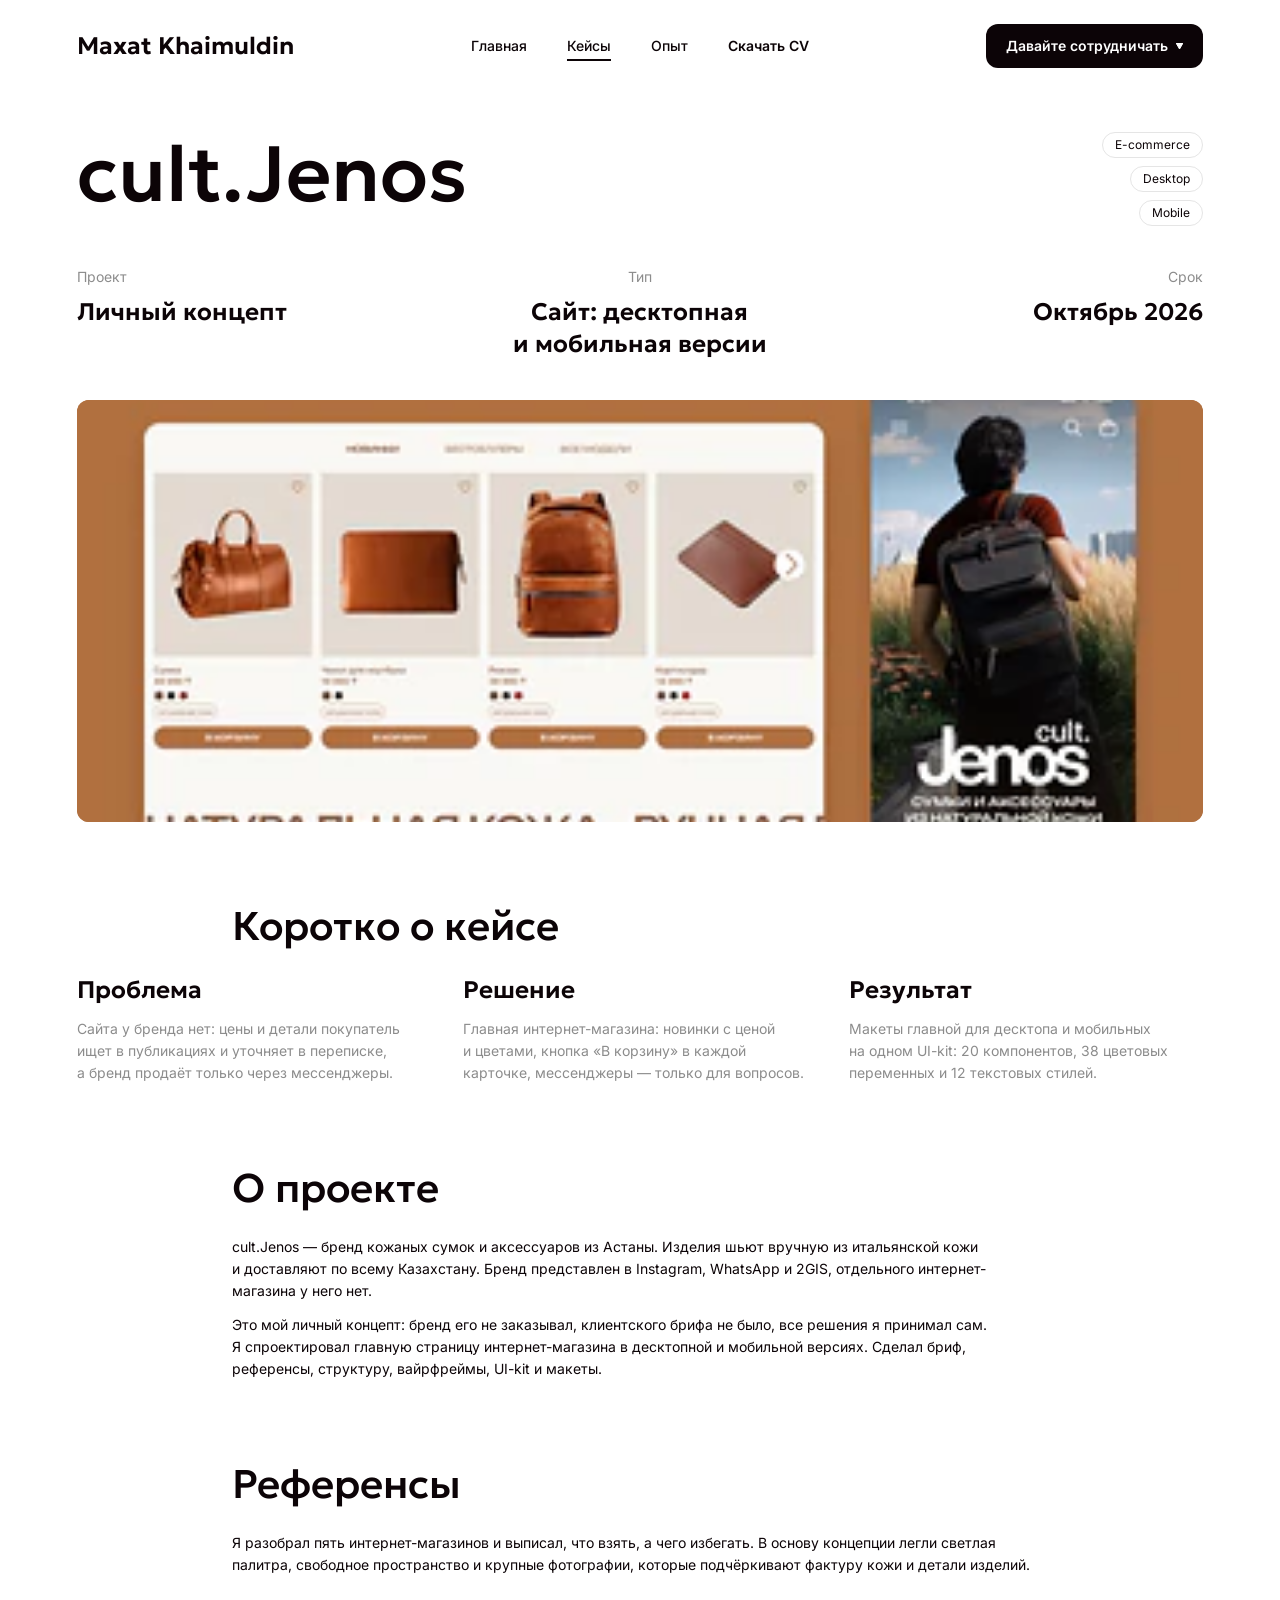
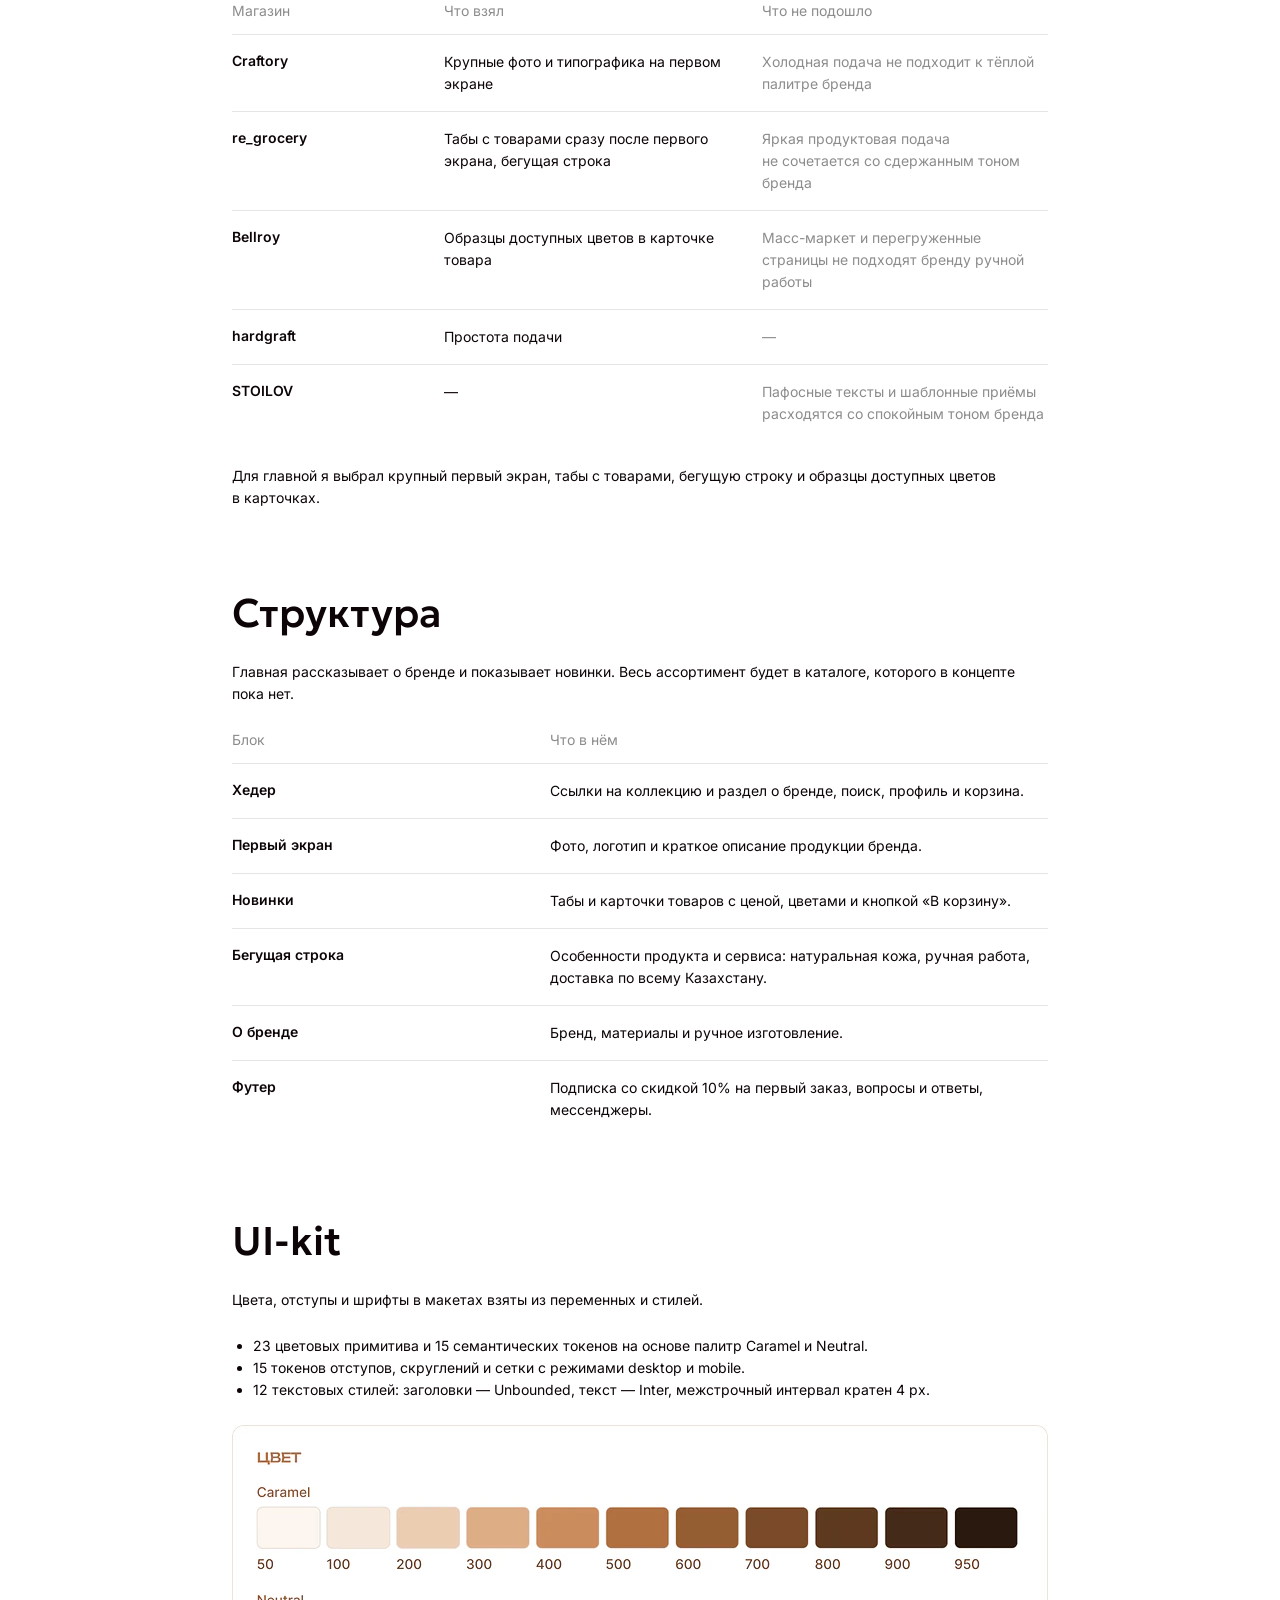
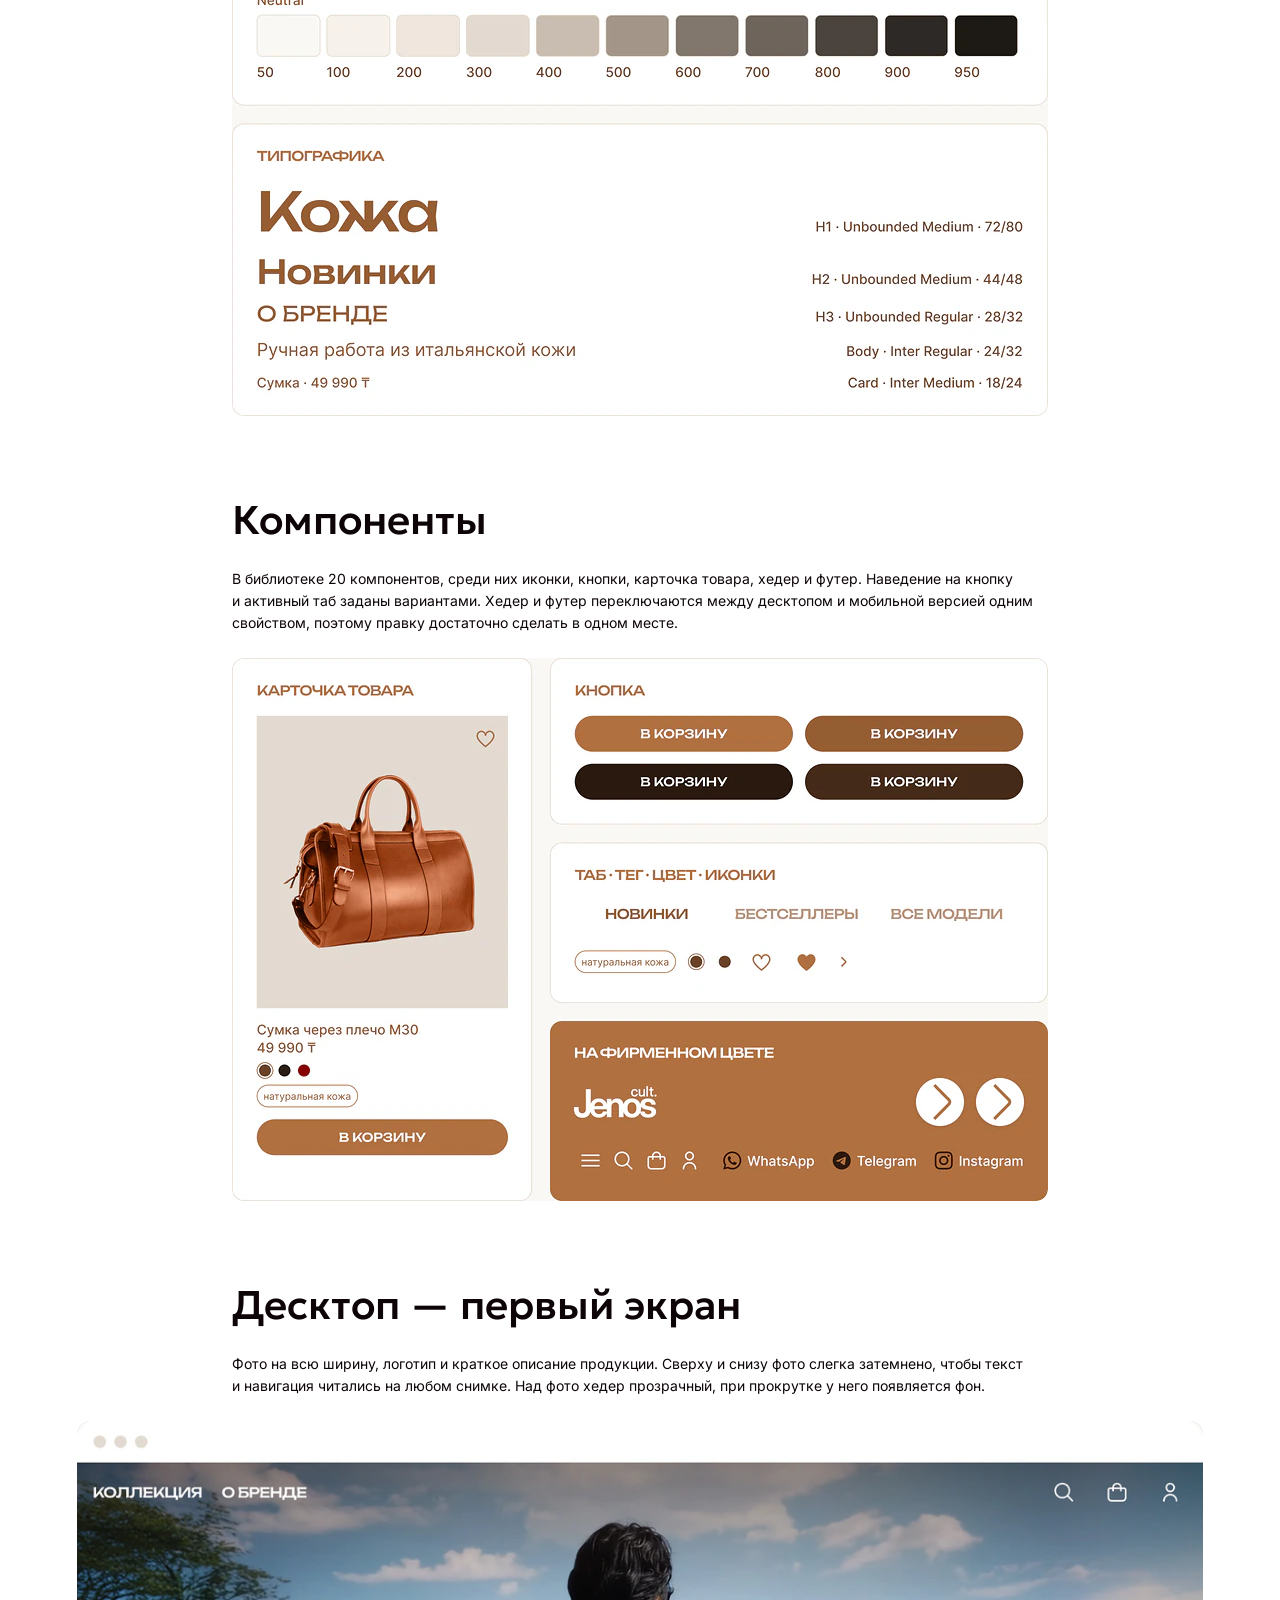
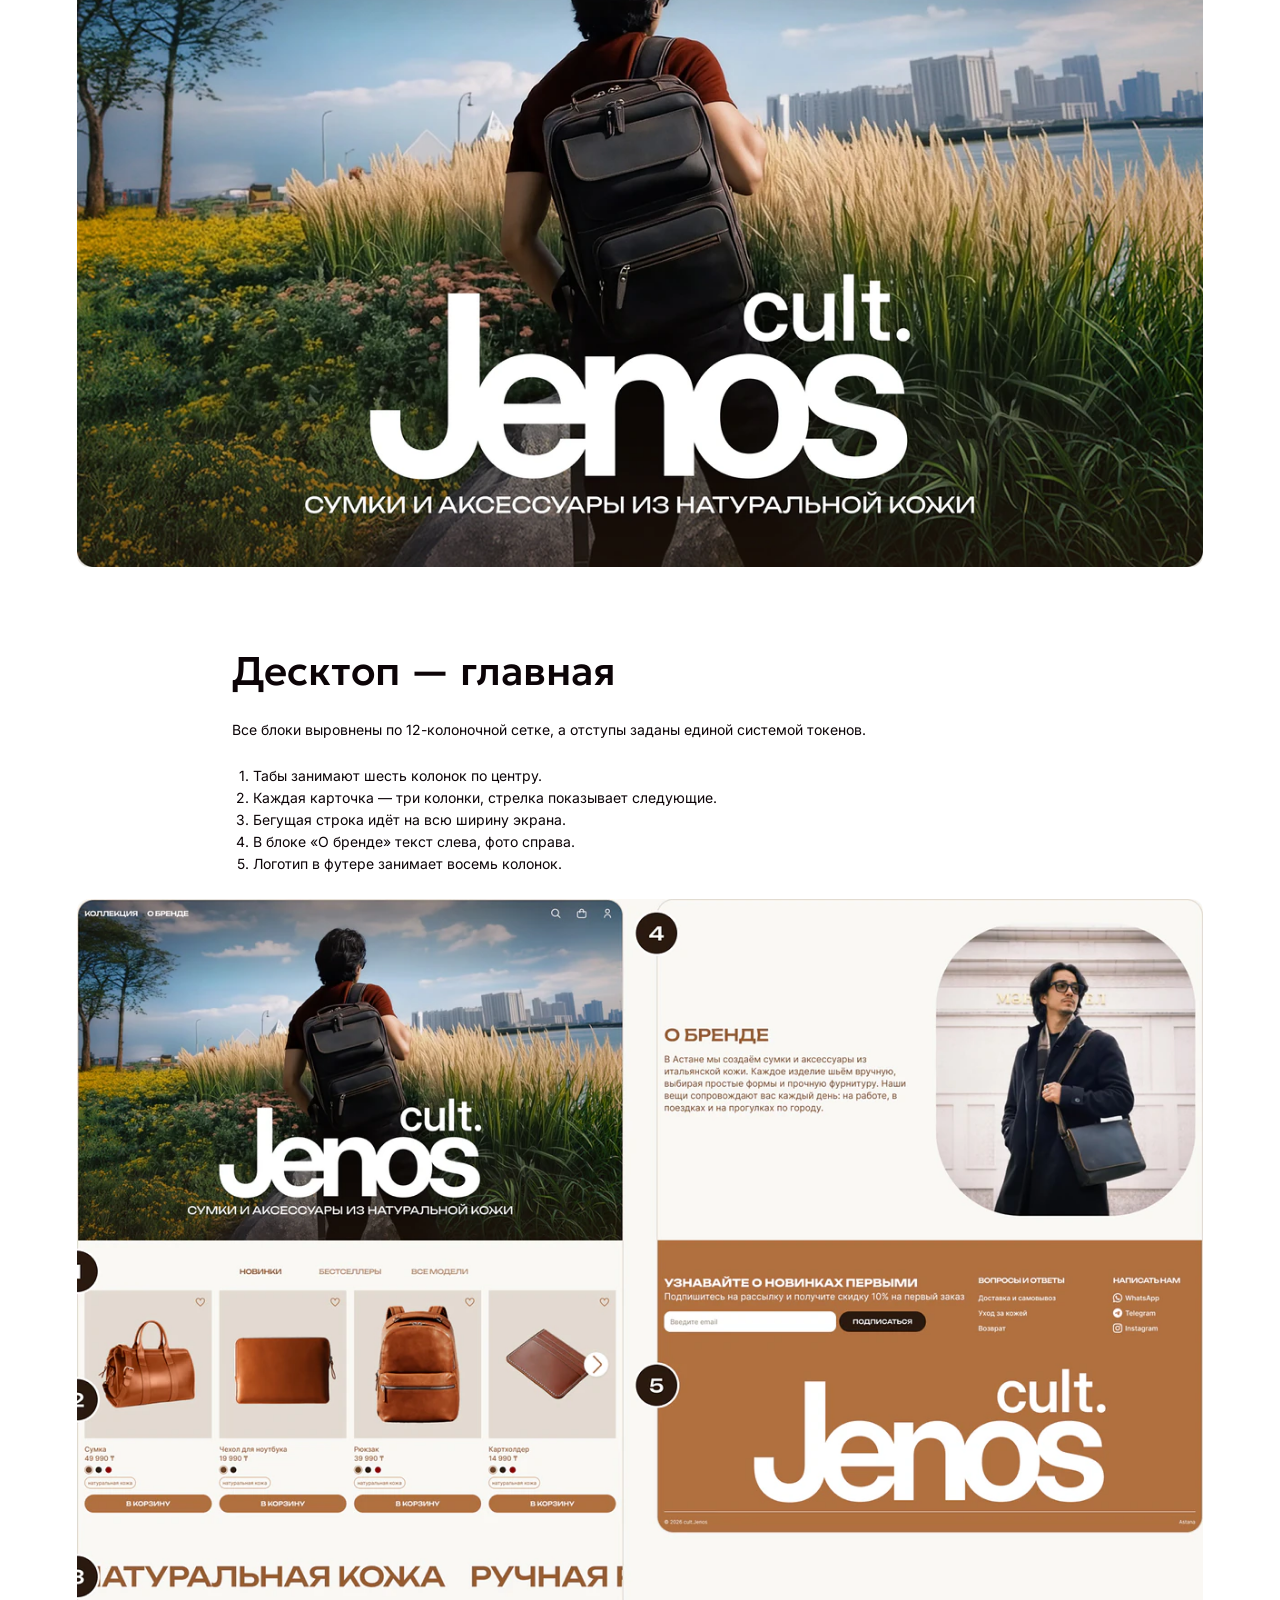
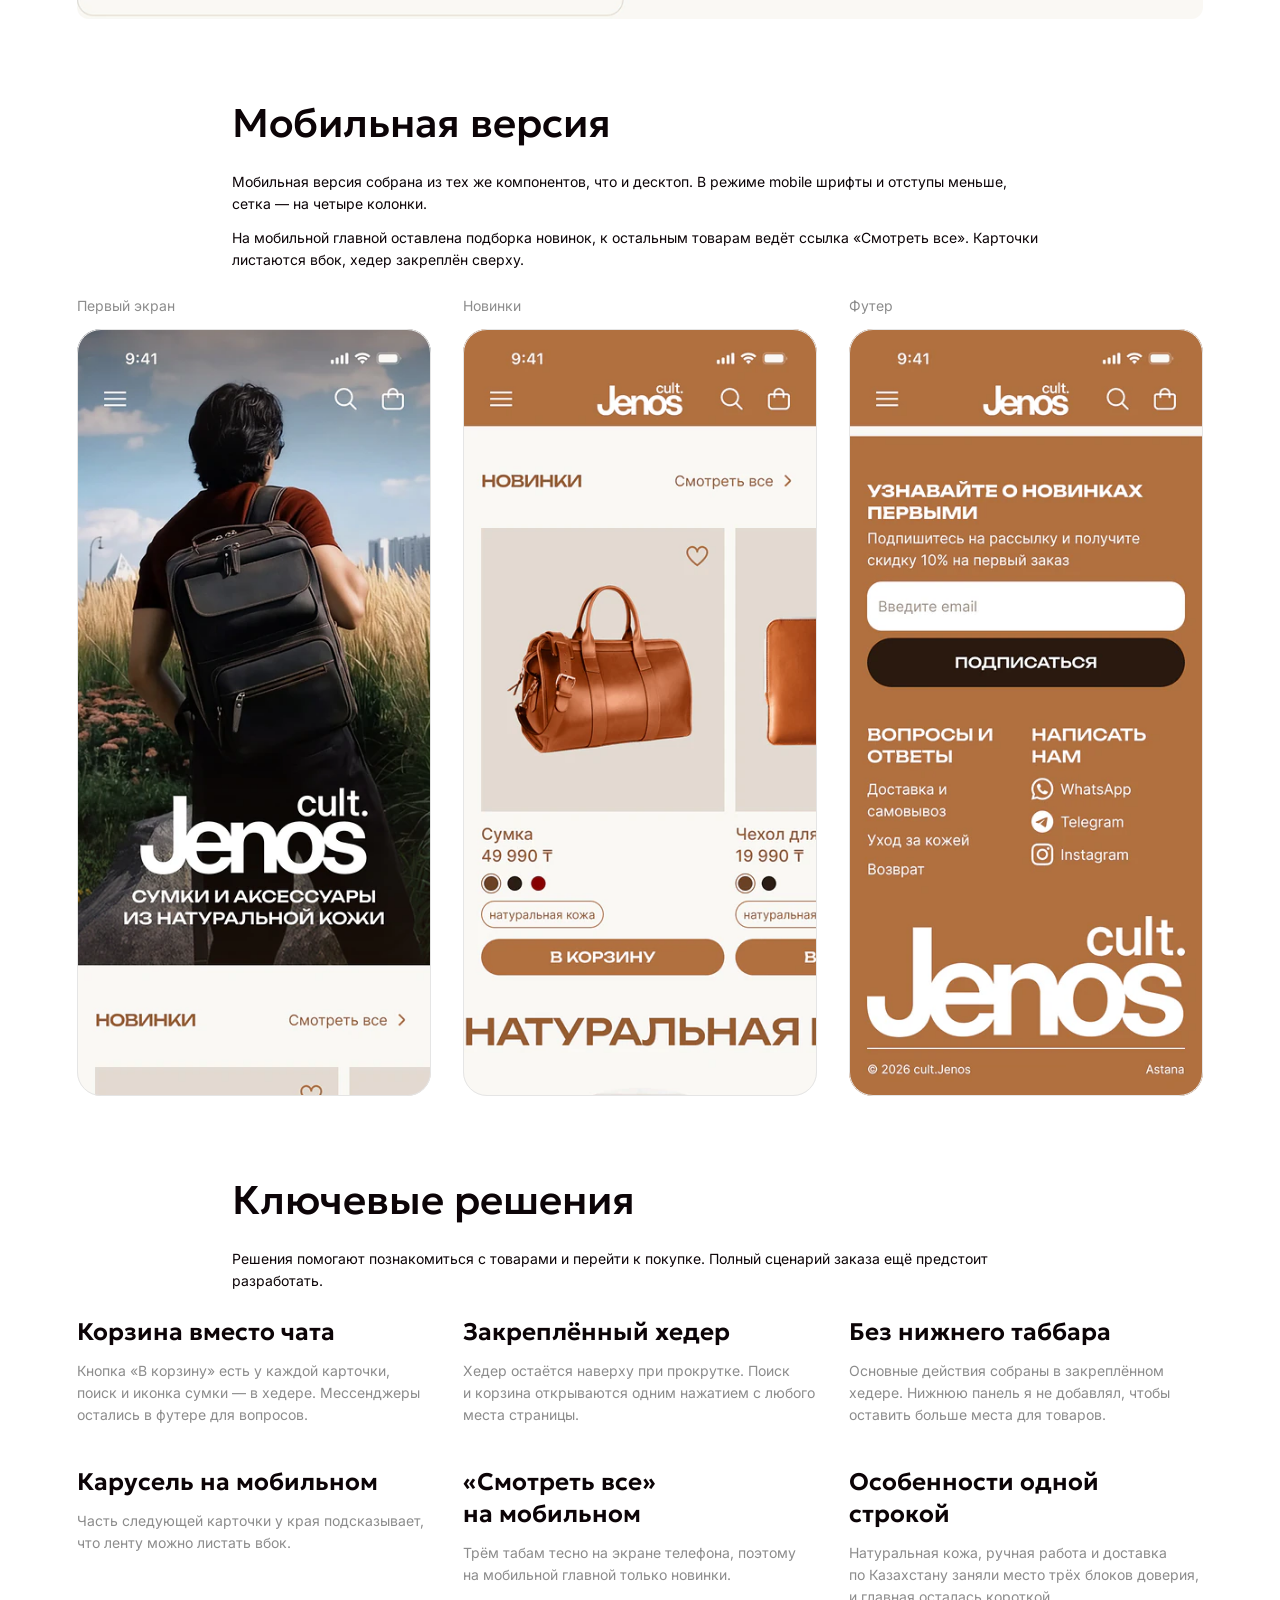
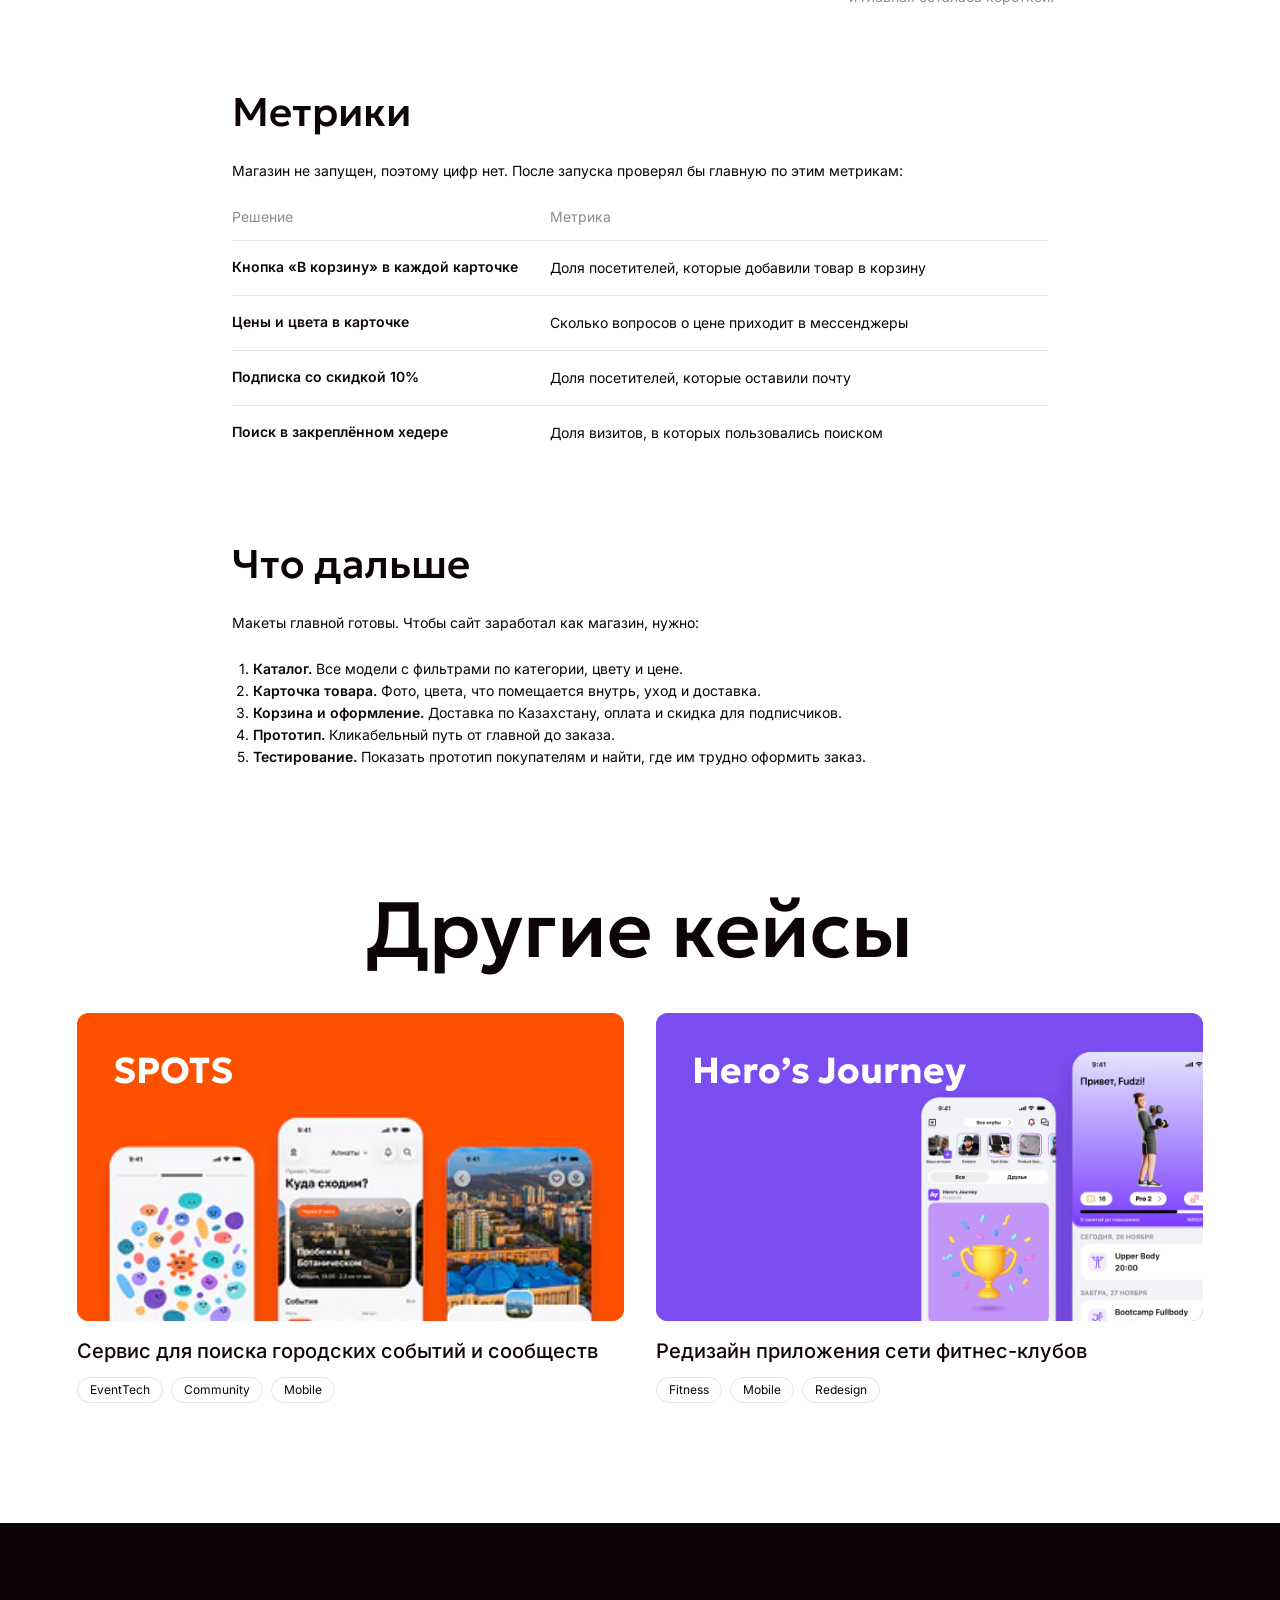
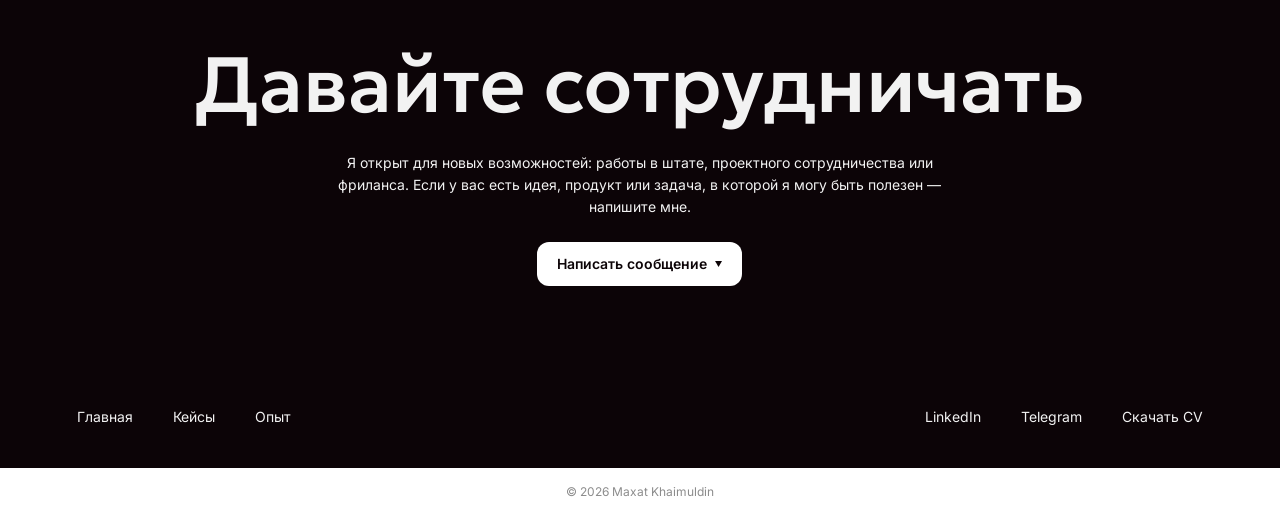
==== cult-jenos/index.html @ 79cb4620 "Сайт-портфолио: главная, три кейса и резюме Co-Authored-By: Claude Opus 5.5 <noreply@anthropic.com> " ====
<!doctype html>
<html lang="ru">
<head>
  <meta charset="utf-8">
  <meta name="viewport" content="width=device-width, initial-scale=1">
  <title>cult.Jenos — кейс Максата Хаймулдина</title>
  <meta name="description" content="Концепт интернет-магазина кожаных изделий: референсы, структура главной, UI-kit, десктопная и мобильная версии.">
  <meta property="og:type" content="article">
  <meta property="og:url" content="https://maxatkhaimuldin.com/cult-jenos/">
  <meta property="og:title" content="cult.Jenos — кейс Максата Хаймулдина">
  <meta property="og:description" content="Концепт интернет-магазина кожаных изделий: референсы, структура главной, UI-kit, десктопная и мобильная версии.">
  <meta property="og:image" content="https://maxatkhaimuldin.com/assets/img/og.jpg">
  <meta property="og:image:width" content="1200">
  <meta property="og:image:height" content="630">
  <meta name="twitter:card" content="summary_large_image">
  <link rel="icon" href="../assets/icons/favicon.svg" type="image/svg+xml">
  <link rel="icon" href="../assets/icons/favicon-32.png" sizes="32x32" type="image/png">
  <link rel="apple-touch-icon" href="../assets/icons/apple-touch-icon.png">
  <link rel="preload" href="../assets/fonts/geologica.woff2" as="font" type="font/woff2" crossorigin>
  <link rel="preload" href="../assets/fonts/inter.woff2" as="font" type="font/woff2" crossorigin>
  <link rel="stylesheet" href="../assets/css/style.css">
  <link rel="stylesheet" href="../assets/css/case.css">
</head>
<body>

<header class="header" id="top">
  <div class="container header__row">
    <a class="logo" href="../">Maxat Khaimuldin</a>

    <nav class="nav" aria-label="Разделы">
      <a href="../">Главная</a>
      <a href="../#cases" aria-current="page">Кейсы</a>
      <a href="../#experience">Опыт</a>
      <a class="nav__cv" href="../cv/Maxat-Khaimuldin-CV.pdf" target="_blank" rel="noopener">Скачать CV</a>
    </nav>

    <div class="header__actions">
      <div class="contact contact--dark">
        <button class="contact__btn" type="button" aria-expanded="false" aria-haspopup="true">
          Давайте сотрудничать
          <svg class="contact__arrow" viewBox="0 0 7 6" aria-hidden="true"><path d="M3.46 0 6.93 6H0z"/></svg>
        </button>
        <div class="contact__list">
          <a href="mailto:khaimuldin.maxat@gmail.com"><svg viewBox="0 0 20 20" fill="none" aria-hidden="true"><path d="M15 4.17H5a2.5 2.5 0 0 0-2.5 2.5v6.67a2.5 2.5 0 0 0 2.5 2.5h10a2.5 2.5 0 0 0 2.5-2.5V6.67a2.5 2.5 0 0 0-2.5-2.5Z" stroke-width="1.5"/><path d="M3.33 5.83 10 10.83l6.67-5" stroke-width="1.5" stroke-linecap="round" stroke-linejoin="round"/></svg>Email</a>
          <a href="https://www.linkedin.com/in/maxat-khaimuldin/" target="_blank" rel="noopener"><svg viewBox="0 0 20 20" fill="none" aria-hidden="true"><path d="M11.67 3.33h5v5M16.67 3.33l-7.5 7.5M15 11.67V15c0 .92-.75 1.67-1.67 1.67H5c-.92 0-1.67-.75-1.67-1.67V6.67C3.33 5.75 4.08 5 5 5h3.33" stroke-width="1.5" stroke-linecap="round" stroke-linejoin="round"/></svg>LinkedIn</a>
          <a href="https://t.me/mr_chiller312" target="_blank" rel="noopener"><svg viewBox="0 0 20 20" fill="none" aria-hidden="true"><path d="M11.67 3.33h5v5M16.67 3.33l-7.5 7.5M15 11.67V15c0 .92-.75 1.67-1.67 1.67H5c-.92 0-1.67-.75-1.67-1.67V6.67C3.33 5.75 4.08 5 5 5h3.33" stroke-width="1.5" stroke-linecap="round" stroke-linejoin="round"/></svg>Telegram</a>
        </div>
      </div>
    </div>

    <button class="burger" type="button" aria-expanded="false" aria-controls="menu" aria-label="Открыть меню">
      <span class="burger__icon" aria-hidden="true"><span></span><span></span><span></span></span>
    </button>
  </div>

  <nav class="menu" id="menu" aria-label="Меню">
    <div class="container">
      <a href="../">Главная</a>
      <a href="../#cases" aria-current="page">Кейсы</a>
      <a href="../#experience">Опыт</a>
      <a class="menu__cv" href="../cv/Maxat-Khaimuldin-CV.pdf" target="_blank" rel="noopener">Скачать CV</a>
      <hr>
      <a href="mailto:khaimuldin.maxat@gmail.com">Email</a>
      <a href="https://www.linkedin.com/in/maxat-khaimuldin/" target="_blank" rel="noopener">LinkedIn</a>
      <a href="https://t.me/mr_chiller312" target="_blank" rel="noopener">Telegram</a>
    </div>
  </nav>
</header>

<main class="page-main">
  <div class="container">
    <section class="case-hero" aria-label="О кейсе">
      <div class="case-hero__head">
        <h1 class="case-title">cult.Jenos</h1>
        <span class="tags tags--stack"><span class="tag">E-commerce</span><span class="tag">Desktop</span><span class="tag">Mobile</span></span>
      </div>
      <dl class="case-meta"><div><dt>Проект</dt><dd>Личный концепт</dd></div><div><dt>Тип</dt><dd>Сайт: десктопная и мобильная версии</dd></div><div><dt>Срок</dt><dd>Октябрь 2026</dd></div></dl>
      <div class="case-cover cover--jenos">
        <picture>
          <source media="(max-width: 1023px)" srcset="../assets/img/cultjenos/header-mobile-335.webp 335w, ../assets/img/cultjenos/header-mobile-670.webp 670w, ../assets/img/cultjenos/header-mobile-1005.webp 1005w" sizes="min(600px, 100vw - 40px)">
          <img src="../assets/img/cultjenos/header-desktop-2480.webp" srcset="../assets/img/cultjenos/header-desktop-1240.webp 1240w, ../assets/img/cultjenos/header-desktop-2480.webp 2480w" sizes="min(1240px, 88vw)" width="1240" height="465" alt="Главная cult.Jenos на десктопе и телефоне">
        </picture>
      </div>
    </section>
    <div class="case-body">
    <section class="case-section">
      <h2 class="case-h2">Коротко о кейсе</h2>
      <div class="cards wide"><div class="card"><h3 class="card__title">Проблема</h3><p class="card__text">Сайта у бренда нет: цены и детали покупатель ищет в публикациях и уточняет в переписке, а бренд продаёт только через мессенджеры.</p></div><div class="card"><h3 class="card__title">Решение</h3><p class="card__text">Главная интернет-магазина: новинки с ценой и цветами, кнопка «В корзину» в каждой карточке, мессенджеры — только для вопросов.</p></div><div class="card"><h3 class="card__title">Результат</h3><p class="card__text">Макеты главной для десктопа и мобильных на одном UI-kit: 20 компонентов, 38 цветовых переменных и 12 текстовых стилей.</p></div></div>
    </section>
    <section class="case-section">
      <h2 class="case-h2">О проекте</h2>
      <div class="prose"><p>cult.Jenos — бренд кожаных сумок и аксессуаров из Астаны. Изделия шьют вручную из итальянской кожи и доставляют по всему Казахстану. Бренд представлен в Instagram, WhatsApp и 2GIS, отдельного интернет-магазина у него нет.</p><p>Это мой личный концепт: бренд его не заказывал, клиентского брифа не было, все решения я принимал сам. Я спроектировал главную страницу интернет-магазина в десктопной и мобильной версиях. Сделал бриф, референсы, структуру, вайрфреймы, UI-kit и макеты.</p></div>
    </section>
    <section class="case-section">
      <h2 class="case-h2">Референсы</h2>
      <div class="prose"><p>Я разобрал пять интернет-магазинов и выписал, что взять, а чего избегать. В основу концепции легли светлая палитра, свободное пространство и крупные фотографии, которые подчёркивают фактуру кожи и детали изделий.</p></div>
      <div class="ctable ctable--refs only-desktop" role="table" aria-label="Референсы"><div class="ctable__head" role="row"><span role="columnheader">Магазин</span><span role="columnheader">Что взял</span><span role="columnheader">Что не подошло</span></div><div class="ctable__row" role="row"><span class="ctable__key" role="rowheader">Craftory</span><span role="cell">Крупные фото и типографика на первом экране</span><span class="muted" role="cell">Холодная подача не подходит к тёплой палитре бренда</span></div><div class="ctable__row" role="row"><span class="ctable__key" role="rowheader">re_grocery</span><span role="cell">Табы с товарами сразу после первого экрана, бегущая строка</span><span class="muted" role="cell">Яркая продуктовая подача не сочетается со сдержанным тоном бренда</span></div><div class="ctable__row" role="row"><span class="ctable__key" role="rowheader">Bellroy</span><span role="cell">Образцы доступных цветов в карточке товара</span><span class="muted" role="cell">Масс-маркет и перегруженные страницы не подходят бренду ручной работы</span></div><div class="ctable__row" role="row"><span class="ctable__key" role="rowheader">hardgraft</span><span role="cell">Простота подачи</span><span class="muted" role="cell">—</span></div><div class="ctable__row" role="row"><span class="ctable__key" role="rowheader">STOILOV</span><span role="cell">—</span><span class="muted" role="cell">Пафосные тексты и шаблонные приёмы расходятся со спокойным тоном бренда</span></div></div>
      <div class="comp-cards only-mobile"><div class="comp-card"><h3>Craftory</h3><dl><div><dt>Что взял</dt><dd>Крупные фото и типографика на первом экране</dd></div><div><dt>Что не подошло</dt><dd class="muted">Холодная подача не подходит к тёплой палитре бренда</dd></div></dl></div><div class="comp-card"><h3>re_grocery</h3><dl><div><dt>Что взял</dt><dd>Табы с товарами сразу после первого экрана, бегущая строка</dd></div><div><dt>Что не подошло</dt><dd class="muted">Яркая продуктовая подача не сочетается со сдержанным тоном бренда</dd></div></dl></div><div class="comp-card"><h3>Bellroy</h3><dl><div><dt>Что взял</dt><dd>Образцы доступных цветов в карточке товара</dd></div><div><dt>Что не подошло</dt><dd class="muted">Масс-маркет и перегруженные страницы не подходят бренду ручной работы</dd></div></dl></div><div class="comp-card"><h3>hardgraft</h3><dl><div><dt>Что взял</dt><dd>Простота подачи</dd></div><div><dt>Что не подошло</dt><dd class="muted">—</dd></div></dl></div><div class="comp-card"><h3>STOILOV</h3><dl><div><dt>Что взял</dt><dd>—</dd></div><div><dt>Что не подошло</dt><dd class="muted">Пафосные тексты и шаблонные приёмы расходятся со спокойным тоном бренда</dd></div></dl></div></div>
      <div class="prose"><p>Для главной я выбрал крупный первый экран, табы с товарами, бегущую строку и образцы доступных цветов в карточках.</p></div>
    </section>
    <section class="case-section">
      <h2 class="case-h2">Структура</h2>
      <div class="prose"><p>Главная рассказывает о бренде и показывает новинки. Весь ассортимент будет в каталоге, которого в концепте пока нет.</p></div>
      <div class="ctable ctable--kv" role="table" aria-label="Структура главной"><div class="ctable__head" role="row"><span role="columnheader">Блок</span><span role="columnheader">Что в нём</span></div><div class="ctable__row" role="row"><span class="ctable__key" role="rowheader">Хедер</span><span role="cell">Ссылки на коллекцию и раздел о бренде, поиск, профиль и корзина.</span></div><div class="ctable__row" role="row"><span class="ctable__key" role="rowheader">Первый экран</span><span role="cell">Фото, логотип и краткое описание продукции бренда.</span></div><div class="ctable__row" role="row"><span class="ctable__key" role="rowheader">Новинки</span><span role="cell">Табы и карточки товаров с ценой, цветами и кнопкой «В корзину».</span></div><div class="ctable__row" role="row"><span class="ctable__key" role="rowheader">Бегущая строка</span><span role="cell">Особенности продукта и сервиса: натуральная кожа, ручная работа, доставка по всему Казахстану.</span></div><div class="ctable__row" role="row"><span class="ctable__key" role="rowheader">О бренде</span><span role="cell">Бренд, материалы и ручное изготовление.</span></div><div class="ctable__row" role="row"><span class="ctable__key" role="rowheader">Футер</span><span role="cell">Подписка со скидкой 10% на первый заказ, вопросы и ответы, мессенджеры.</span></div></div>
    </section>
    <section class="case-section">
      <h2 class="case-h2">UI-kit</h2>
      <div class="prose"><p>Цвета, отступы и шрифты в макетах взяты из переменных и стилей.</p></div>
      <ul class="case-list"><li>23 цветовых примитива и 15 семантических токенов на основе палитр Caramel и Neutral.</li><li>15 токенов отступов, скруглений и сетки с режимами desktop и mobile.</li><li>12 текстовых стилей: заголовки — Unbounded, текст — Inter, межстрочный интервал кратен 4 px.</li></ul>
      <img class="case-img" src="../assets/img/cultjenos/ds-1632.webp" srcset="../assets/img/cultjenos/ds-816.webp 816w, ../assets/img/cultjenos/ds-1632.webp 1632w" sizes="(max-width: 1023px) min(600px, 100vw - 40px), 816px" width="816" height="591" alt="UI-kit cult.Jenos: цвета, отступы и текстовые стили" loading="lazy">
    </section>
    <section class="case-section">
      <h2 class="case-h2">Компоненты</h2>
      <div class="prose"><p>В библиотеке 20 компонентов, среди них иконки, кнопки, карточка товара, хедер и футер. Наведение на кнопку и активный таб заданы вариантами. Хедер и футер переключаются между десктопом и мобильной версией одним свойством, поэтому правку достаточно сделать в одном месте.</p></div>
      <img class="case-img" src="../assets/img/cultjenos/components-1632.webp" srcset="../assets/img/cultjenos/components-816.webp 816w, ../assets/img/cultjenos/components-1632.webp 1632w" sizes="(max-width: 1023px) min(600px, 100vw - 40px), 816px" width="816" height="543" alt="Компоненты cult.Jenos: кнопки, карточка товара, хедер и футер" loading="lazy">
    </section>
    <section class="case-section">
      <h2 class="case-h2">Десктоп — первый экран</h2>
      <div class="prose"><p>Фото на всю ширину, логотип и краткое описание продукции. Сверху и снизу фото слегка затемнено, чтобы текст и навигация читались на любом снимке. Над фото хедер прозрачный, при прокрутке у него появляется фон.</p></div>
      <div class="wide"><img class="case-img" src="../assets/img/cultjenos/hero-2480.webp" srcset="../assets/img/cultjenos/hero-1240.webp 1240w, ../assets/img/cultjenos/hero-2480.webp 2480w" sizes="(max-width: 1023px) min(600px, 100vw - 40px), min(1240px, 88vw)" width="1240" height="821" alt="Первый экран главной cult.Jenos на десктопе" loading="lazy"></div>
    </section>
    <section class="case-section">
      <h2 class="case-h2">Десктоп — главная</h2>
      <div class="prose"><p>Все блоки выровнены по 12-колоночной сетке, а отступы заданы единой системой токенов.</p></div>
      <ol class="case-list"><li>Табы занимают шесть колонок по центру.</li><li>Каждая карточка — три колонки, стрелка показывает следующие.</li><li>Бегущая строка идёт на всю ширину экрана.</li><li>В блоке «О бренде» текст слева, фото справа.</li><li>Логотип в футере занимает восемь колонок.</li></ol>
      <div class="wide"><img class="case-img" src="../assets/img/cultjenos/main-2480.webp" srcset="../assets/img/cultjenos/main-1240.webp 1240w, ../assets/img/cultjenos/main-2480.webp 2480w" sizes="(max-width: 1023px) min(600px, 100vw - 40px), min(1240px, 88vw)" width="1240" height="793" alt="Главная cult.Jenos на десктопе с сеткой" loading="lazy"></div>
    </section>
    <section class="case-section">
      <h2 class="case-h2">Мобильная версия</h2>
      <div class="prose"><p>Мобильная версия собрана из тех же компонентов, что и десктоп. В режиме mobile шрифты и отступы меньше, сетка — на четыре колонки.</p><p>На мобильной главной оставлена подборка новинок, к остальным товарам ведёт ссылка «Смотреть все». Карточки листаются вбок, хедер закреплён сверху.</p></div>
      <div class="shots wide"><figure><figcaption>Первый экран</figcaption><img src="../assets/img/cultjenos/pervyy-ekran-1176.webp" srcset="../assets/img/cultjenos/pervyy-ekran-392.webp 392w, ../assets/img/cultjenos/pervyy-ekran-784.webp 784w, ../assets/img/cultjenos/pervyy-ekran-1176.webp 1176w" sizes="(max-width: 1023px) min(600px, 100vw - 40px), 392px" width="392" height="848" alt="Мобильная главная cult.Jenos: первый экран" loading="lazy"></figure><figure><figcaption>Новинки</figcaption><img src="../assets/img/cultjenos/novinki-1176.webp" srcset="../assets/img/cultjenos/novinki-392.webp 392w, ../assets/img/cultjenos/novinki-784.webp 784w, ../assets/img/cultjenos/novinki-1176.webp 1176w" sizes="(max-width: 1023px) min(600px, 100vw - 40px), 392px" width="392" height="848" alt="Мобильная главная cult.Jenos: новинки" loading="lazy"></figure><figure><figcaption>Футер</figcaption><img src="../assets/img/cultjenos/futer-1176.webp" srcset="../assets/img/cultjenos/futer-392.webp 392w, ../assets/img/cultjenos/futer-784.webp 784w, ../assets/img/cultjenos/futer-1176.webp 1176w" sizes="(max-width: 1023px) min(600px, 100vw - 40px), 392px" width="392" height="848" alt="Мобильная главная cult.Jenos: футер" loading="lazy"></figure></div>
    </section>
    <section class="case-section">
      <h2 class="case-h2">Ключевые решения</h2>
      <div class="prose"><p>Решения помогают познакомиться с товарами и перейти к покупке. Полный сценарий заказа ещё предстоит разработать.</p></div>
      <div class="cards cards--rows wide"><div class="card"><h3 class="card__title">Корзина вместо чата</h3><p class="card__text">Кнопка «В корзину» есть у каждой карточки, поиск и иконка сумки — в хедере. Мессенджеры остались в футере для вопросов.</p></div><div class="card"><h3 class="card__title">Закреплённый хедер</h3><p class="card__text">Хедер остаётся наверху при прокрутке. Поиск и корзина открываются одним нажатием с любого места страницы.</p></div><div class="card"><h3 class="card__title">Без нижнего таббара</h3><p class="card__text">Основные действия собраны в закреплённом хедере. Нижнюю панель я не добавлял, чтобы оставить больше места для товаров.</p></div><div class="card"><h3 class="card__title">Карусель на мобильном</h3><p class="card__text">Часть следующей карточки у края подсказывает, что ленту можно листать вбок.</p></div><div class="card"><h3 class="card__title">«Смотреть все» на мобильном</h3><p class="card__text">Трём табам тесно на экране телефона, поэтому на мобильной главной только новинки.</p></div><div class="card"><h3 class="card__title">Особенности одной строкой</h3><p class="card__text">Натуральная кожа, ручная работа и доставка по Казахстану заняли место трёх блоков доверия, и главная осталась короткой.</p></div></div>
    </section>
    <section class="case-section">
      <h2 class="case-h2">Метрики</h2>
      <div class="prose"><p>Магазин не запущен, поэтому цифр нет. После запуска проверял бы главную по этим метрикам:</p></div>
      <div class="ctable ctable--kv" role="table" aria-label="Метрики главной"><div class="ctable__head" role="row"><span role="columnheader">Решение</span><span role="columnheader">Метрика</span></div><div class="ctable__row" role="row"><span class="ctable__key" role="rowheader">Кнопка «В корзину» в каждой карточке</span><span role="cell">Доля посетителей, которые добавили товар в корзину</span></div><div class="ctable__row" role="row"><span class="ctable__key" role="rowheader">Цены и цвета в карточке</span><span role="cell">Сколько вопросов о цене приходит в мессенджеры</span></div><div class="ctable__row" role="row"><span class="ctable__key" role="rowheader">Подписка со скидкой 10%</span><span role="cell">Доля посетителей, которые оставили почту</span></div><div class="ctable__row" role="row"><span class="ctable__key" role="rowheader">Поиск в закреплённом хедере</span><span role="cell">Доля визитов, в которых пользовались поиском</span></div></div>
    </section>
    <section class="case-section">
      <h2 class="case-h2">Что дальше</h2>
      <div class="prose"><p>Макеты главной готовы. Чтобы сайт заработал как магазин, нужно:</p></div>
      <ol class="case-list"><li><strong>Каталог.</strong> Все модели с фильтрами по категории, цвету и цене.</li><li><strong>Карточка товара.</strong> Фото, цвета, что помещается внутрь, уход и доставка.</li><li><strong>Корзина и оформление.</strong> Доставка по Казахстану, оплата и скидка для подписчиков.</li><li><strong>Прототип.</strong> Кликабельный путь от главной до заказа.</li><li><strong>Тестирование.</strong> Показать прототип покупателям и найти, где им трудно оформить заказ.</li></ol>
    </section>
    </div>
    <section class="more" aria-labelledby="more-title">
      <h2 class="section__title" id="more-title">Другие кейсы</h2>
      <div class="more__row">
        <a class="case-card" href="../spots/">
          <span class="cover cover--small cover--spots">
            <picture>
              <source media="(max-width: 1023px)" srcset="../assets/img/covers/spots-mobile-335.webp 335w, ../assets/img/covers/spots-mobile-670.webp 670w, ../assets/img/covers/spots-mobile-1005.webp 1005w" sizes="min(600px, 100vw - 40px)">
              <img src="../assets/img/covers/spots-small-1208.webp" width="604" height="340" alt="Экраны приложения SPOTS" loading="lazy">
            </picture>
            <span class="cover__title">SPOTS</span>
          </span>
          <span class="case-card__caption">
            <span class="case-card__title">Сервис для поиска городских событий и сообществ</span>
            <span class="tags"><span class="tag">EventTech</span><span class="tag">Community</span><span class="tag">Mobile</span></span>
          </span>
        </a>
        <a class="case-card" href="../heros-journey/">
          <span class="cover cover--small cover--heros">
            <picture>
              <source media="(max-width: 1023px)" srcset="../assets/img/covers/herosjourney-mobile-335.webp 335w, ../assets/img/covers/herosjourney-mobile-670.webp 670w, ../assets/img/covers/herosjourney-mobile-1005.webp 1005w" sizes="min(600px, 100vw - 40px)">
              <img src="../assets/img/covers/herosjourney-small-1208.webp" width="604" height="340" alt="Экраны редизайна приложения Hero’s Journey" loading="lazy">
            </picture>
            <span class="cover__title">Hero’s Journey</span>
          </span>
          <span class="case-card__caption">
            <span class="case-card__title">Редизайн приложения сети фитнес-клубов</span>
            <span class="tags"><span class="tag">Fitness</span><span class="tag">Mobile</span><span class="tag">Redesign</span></span>
          </span>
        </a>
      </div>
    </section>
  </div>
</main>

<footer class="footer on-dark">
  <div class="container footer__inner">
    <div class="footer__top">
      <h2 class="footer__title">Давайте сотрудничать</h2>
      <p class="footer__text">Я&nbsp;открыт для новых возможностей: работы в&nbsp;штате, проектного сотрудничества или фриланса. Если у&nbsp;вас есть идея, продукт или задача, в&nbsp;которой я&nbsp;могу быть полезен&nbsp;— напишите мне.</p>
      <div class="contact contact--light contact--footer">
        <button class="contact__btn" type="button" aria-expanded="false" aria-haspopup="true">
          Написать сообщение
          <svg class="contact__arrow" viewBox="0 0 7 6" aria-hidden="true"><path d="M3.46 0 6.93 6H0z"/></svg>
        </button>
        <div class="contact__list">
          <a href="mailto:khaimuldin.maxat@gmail.com"><svg viewBox="0 0 20 20" fill="none" aria-hidden="true"><path d="M15 4.17H5a2.5 2.5 0 0 0-2.5 2.5v6.67a2.5 2.5 0 0 0 2.5 2.5h10a2.5 2.5 0 0 0 2.5-2.5V6.67a2.5 2.5 0 0 0-2.5-2.5Z" stroke-width="1.5"/><path d="M3.33 5.83 10 10.83l6.67-5" stroke-width="1.5" stroke-linecap="round" stroke-linejoin="round"/></svg>Email</a>
          <a href="https://www.linkedin.com/in/maxat-khaimuldin/" target="_blank" rel="noopener"><svg viewBox="0 0 20 20" fill="none" aria-hidden="true"><path d="M11.67 3.33h5v5M16.67 3.33l-7.5 7.5M15 11.67V15c0 .92-.75 1.67-1.67 1.67H5c-.92 0-1.67-.75-1.67-1.67V6.67C3.33 5.75 4.08 5 5 5h3.33" stroke-width="1.5" stroke-linecap="round" stroke-linejoin="round"/></svg>LinkedIn</a>
          <a href="https://t.me/mr_chiller312" target="_blank" rel="noopener"><svg viewBox="0 0 20 20" fill="none" aria-hidden="true"><path d="M11.67 3.33h5v5M16.67 3.33l-7.5 7.5M15 11.67V15c0 .92-.75 1.67-1.67 1.67H5c-.92 0-1.67-.75-1.67-1.67V6.67C3.33 5.75 4.08 5 5 5h3.33" stroke-width="1.5" stroke-linecap="round" stroke-linejoin="round"/></svg>Telegram</a>
        </div>
      </div>
    </div>
    <nav class="footer__links" aria-label="Ссылки">
      <div class="footer__col">
        <a href="../">Главная</a>
        <a href="../#cases">Кейсы</a>
        <a href="../#experience">Опыт</a>
      </div>
      <div class="footer__col">
        <a href="https://www.linkedin.com/in/maxat-khaimuldin/" target="_blank" rel="noopener">LinkedIn</a>
        <a href="https://t.me/mr_chiller312" target="_blank" rel="noopener">Telegram</a>
        <a href="../cv/Maxat-Khaimuldin-CV.pdf" target="_blank" rel="noopener">Скачать CV</a>
      </div>
    </nav>
  </div>
</footer>
<div class="bottom">© 2026 Maxat Khaimuldin</div>

<script src="../assets/js/main.js"></script>
</body>
</html>
---- assets/css/style.css ----
/* Maxat Khaimuldin — сайт-портфолио
   Значения взяты из макета в Figma: десктоп 1440 (контент 1240), мобилка 375 (контент 335).
   Граница макетов — 1024 px. */

/* Шрифты лежат на сайте (латиница + кириллица), чтобы не зависеть от сторонних серверов. Лицензия OFL. */
@font-face {
  font-family: "Geologica";
  src: url("../fonts/geologica.woff2") format("woff2");
  font-weight: 500 700;
  font-style: normal;
  font-display: swap;
}
@font-face {
  font-family: "Inter";
  src: url("../fonts/inter.woff2") format("woff2");
  font-weight: 400 600;
  font-style: normal;
  font-display: swap;
}

:root {
  --ink: #0c0407;
  --muted: #8c8c8c;
  --surface: #f2f2f2;
  --line: #e5e5e5;
  --bg: #ffffff;
  --on-dark: #f2f2f2;

  --spots: #ff5100;
  --jenos: #b07040;
  --heros: #7c4df0;

  --f-head: "Geologica", system-ui, sans-serif;
  --f-text: "Inter", system-ui, sans-serif;

  --radius: 12px;
  --container: 1240px;
  --gutter: 100px;
}

*, *::before, *::after { box-sizing: border-box; }
html { -webkit-text-size-adjust: 100%; scroll-behavior: smooth; }
body {
  margin: 0;
  background: var(--bg);
  color: var(--ink);
  font-family: var(--f-text);
  font-size: 14px;
  line-height: 22px;
  -webkit-font-smoothing: antialiased;
  text-rendering: optimizeLegibility;
}
img { display: block; max-width: 100%; height: auto; }
a { color: inherit; }
p { margin: 0; }
h1, h2, h3, h4 { margin: 0; font-weight: 500; }
ul { margin: 0; padding: 0; list-style: none; }
button { font: inherit; color: inherit; background: none; border: 0; padding: 0; cursor: pointer; }
:focus-visible { outline: 2px solid var(--ink); outline-offset: 3px; }
.on-dark :focus-visible { outline-color: var(--on-dark); }
.visually-hidden { position: absolute; width: 1px; height: 1px; overflow: hidden; clip: rect(0 0 0 0); white-space: nowrap; }

.container {
  width: min(var(--container), calc(100% - 2 * min(var(--gutter), 6vw)));
  margin-inline: auto;
}

/* ---------- Шапка ---------- */
.header { padding-top: 24px; }
.header__row {
  display: flex;
  align-items: center;
  justify-content: space-between;
  gap: 32px;
  min-height: 44px;
}
.logo {
  flex: 0 0 286px;
  font-family: var(--f-head);
  font-weight: 600;
  font-size: 24px;
  line-height: 32px;
  text-decoration: none;
  white-space: nowrap;
}
.nav { display: flex; gap: 40px; justify-content: center; flex: 0 0 392px; }
.nav a {
  font-weight: 500;
  font-size: 14px;
  line-height: 20px;
  text-decoration: none;
  text-decoration-thickness: 2px;
  text-underline-offset: 8px;
  text-decoration-skip-ink: none;
}
.nav a[aria-current="page"] { text-decoration-line: underline; }
@media (hover: hover) { .nav a:hover { text-decoration-line: underline; } }
.nav a.nav__cv { font-weight: 600; }
.header__actions { flex: 0 0 286px; display: flex; justify-content: flex-end; }
.burger, .menu { display: none; }

/* ---------- «Связаться»: кнопка с выпадающим списком ---------- */
.contact { position: relative; width: max-content; }
.contact__btn {
  display: flex;
  align-items: center;
  justify-content: center;
  gap: 8px;
  height: 44px;
  padding: 12px 20px;
  border-radius: var(--radius);
  font-weight: 600;
  font-size: 14px;
  line-height: 20px;
  white-space: nowrap;
}
.contact__arrow { width: 7px; height: 6px; transform: rotate(180deg); transition: transform .2s ease; flex: none; }
.contact__list {
  position: absolute;
  left: 0;
  right: 0;
  top: 100%;
  margin-top: -12px;
  padding: 12px 0 8px;
  border-radius: 0 0 var(--radius) var(--radius);
  opacity: 0;
  visibility: hidden;
  transform: translateY(-4px);
  transition: opacity .2s ease, transform .2s ease, visibility .2s;
  z-index: 20;
}
.contact__list a {
  display: flex;
  align-items: center;
  gap: 12px;
  min-height: 40px;
  padding: 10px 20px 10px 16px;
  font-weight: 600;
  font-size: 14px;
  line-height: 20px;
  text-decoration: none;
}
@media (hover: hover) { .contact__list a:hover { text-decoration: underline; text-underline-offset: 4px; } }
.contact__list svg { width: 20px; height: 20px; flex: none; }
.contact.is-open .contact__list { opacity: 1; visibility: visible; transform: none; }
.contact.is-open .contact__arrow { transform: none; }
.contact.is-open .contact__btn { border-radius: var(--radius) var(--radius) 0 0; }
@media (hover: hover) and (min-width: 1024px) {
  .contact:hover .contact__list, .contact:has(:focus-visible) .contact__list { opacity: 1; visibility: visible; transform: none; }
  .contact:hover .contact__arrow, .contact:has(:focus-visible) .contact__arrow { transform: none; }
  .contact:hover .contact__btn, .contact:has(:focus-visible) .contact__btn { border-radius: var(--radius) var(--radius) 0 0; }
}
.contact--dark .contact__btn, .contact--dark .contact__list { background: var(--ink); color: #fff; }
.contact--dark svg path { stroke: #fff; }
.contact--dark .contact__arrow path { fill: #fff; }
.contact--light .contact__btn, .contact--light .contact__list { background: #fff; color: var(--ink); }
.contact--light .contact__list svg path { stroke: var(--ink); }
.contact--footer .contact__list a { padding-left: 20px; }
.contact--light .contact__arrow path { fill: var(--ink); }

/* ---------- Первый экран ---------- */
.hero { padding-top: 64px; display: flex; flex-direction: column; gap: 24px; }
.hero__top { display: flex; justify-content: space-between; align-items: flex-start; }
.hero__photo-col { display: flex; flex-direction: column; gap: 16px; width: 286px; }
.hero__hello { font-weight: 500; font-size: 20px; line-height: 28px; }
.hero__photo { width: 286px; height: 286px; border-radius: var(--radius); object-fit: cover; background: var(--surface); }
.hero__desc { max-width: 392px; padding-block: 40px; } /* ширина по тексту — правый край совпадает с кнопкой */
.hero__desc--mobile { display: none; }
.hero__name { display: flex; flex-direction: column; gap: 8px; }
.hero__name h1 { font-family: var(--f-head); font-weight: 500; font-size: clamp(56px, 6.11vw, 88px); line-height: 1.0909; }
.hero__role { font-family: var(--f-head); font-weight: 500; font-size: 40px; line-height: 48px; }

/* ---------- Разделы главной ---------- */
.section { padding-top: 120px; display: flex; flex-direction: column; gap: 40px; }
.section__head { display: flex; flex-direction: column; align-items: center; gap: 24px; text-align: center; }
.section__title {
  font-family: var(--f-head);
  font-weight: 500;
  font-size: clamp(56px, 6.11vw, 88px);
  line-height: 1.0909;
  text-align: center;
}
.section__lead { max-width: 604px; }

/* Карточки кейсов */
.cases { display: flex; flex-direction: column; gap: 64px; }
.case-card { display: flex; flex-direction: column; gap: 16px; text-decoration: none; }
.cover {
  position: relative;
  display: block;
  overflow: hidden;
  border-radius: var(--radius);
  aspect-ratio: 1240 / 465;
  container-type: inline-size;
}
.cover img { width: 100%; height: 100%; object-fit: cover; }
/* Лёгкое приближение обложки при наведении. Чтобы экраны не мылились, на десктоп всегда
   отдаётся картинка 2480: при увеличении браузер её уменьшает, а не растягивает. */
@media (hover: hover) {
  .cover img { transition: transform .4s ease; }
  .case-card:hover .cover img, .case-card.is-hover .cover img { transform: scale(1.015); }
}
@media (prefers-reduced-motion: reduce) { .cover img { transition: none; } }
.cover__title {
  position: absolute;
  left: 40px;
  top: 40px;
  color: #fff;
  font-family: var(--f-head);
  font-weight: 700;
  font-size: 40px;
  line-height: 48px;
}
/* Название уменьшается вместе с обложкой, чтобы в узком окне не наезжать на экраны.
   При ширине обложки 1240 (макет) — ровно 40 px и отступы 40. */
@supports (width: 1cqw) {
  .cover__title {
    left: min(40px, 100cqw * 40 / 1240);
    top: min(40px, 100cqw * 40 / 1240);
    font-size: min(40px, 100cqw * 40 / 1240);
    line-height: 1.2;
  }
}
.cover--spots { background: var(--spots); }
.cover--jenos { background: var(--jenos); }
.cover--heros { background: var(--heros); }
.case-card__caption { display: flex; flex-direction: column; gap: 12px; }
.case-card__title { font-weight: 500; font-size: 20px; line-height: 28px; }
@media (hover: hover) {
  .case-card:hover .case-card__title, .case-card.is-hover .case-card__title { text-decoration: underline; text-underline-offset: 4px; }
}
.tags { display: flex; flex-wrap: wrap; gap: 8px; }
.tag {
  padding: 4px 12px;
  border: 1px solid var(--line);
  border-radius: 999px;
  font-size: 12px;
  line-height: 16px;
}

/* Скиллы */
.skills { display: grid; grid-template-columns: repeat(4, minmax(0, 1fr)); gap: 32px; }
.skill { display: flex; flex-direction: column; gap: 24px; }
.skill__icon { width: 52px; height: 52px; border-radius: var(--radius); background: var(--surface); display: grid; place-items: center; }
.skill__icon svg { width: 20px; height: 20px; }
.skill__text { display: flex; flex-direction: column; gap: 12px; }
.skill__title { font-family: var(--f-head); font-weight: 600; font-size: 24px; line-height: 32px; min-height: 64px; }

/* Опыт */
.about { max-width: 604px; text-align: center; display: flex; flex-direction: column; gap: 12px; }
.groups { display: flex; flex-direction: column; gap: 40px; }
.group { display: flex; flex-direction: column; gap: 24px; }
.group__title { font-family: var(--f-head); font-weight: 500; font-size: 40px; line-height: 48px; }
.places { display: grid; grid-template-columns: repeat(4, minmax(0, 1fr)); gap: 32px; }
.place { display: flex; flex-direction: column; gap: 16px; }
.place__head { display: flex; flex-direction: column; gap: 8px; }
.place__name { font-family: var(--f-head); font-weight: 600; font-size: 24px; line-height: 32px; }
.place__meta { display: flex; flex-direction: column; gap: 4px; }
.place__role { font-weight: 600; line-height: 20px; }
.place__dates { font-size: 12px; line-height: 16px; color: var(--muted); }
.place__desc { display: flex; flex-direction: column; gap: 22px; }
.btn-row { display: flex; justify-content: center; }
.btn {
  display: inline-flex;
  align-items: center;
  gap: 8px;
  height: 44px;
  padding: 12px 20px;
  border-radius: var(--radius);
  background: var(--ink);
  color: #fff;
  font-weight: 600;
  line-height: 20px;
  text-decoration: none;
}
.btn:hover { background: #2a2226; }
.btn__arrow { width: 7px; height: 6px; transform: rotate(90deg); }
.btn__arrow path { fill: #fff; }

/* ---------- Футер ---------- */
.page-main { padding-bottom: 120px; }
.footer { background: var(--ink); color: var(--on-dark); padding: 120px 0 40px; }
.footer__inner { display: flex; flex-direction: column; gap: 120px; }
.footer__top { display: flex; flex-direction: column; align-items: center; gap: 24px; text-align: center; }
.footer__title { font-family: var(--f-head); font-weight: 500; font-size: clamp(56px, 6.11vw, 88px); line-height: 1.0909; color: var(--on-dark); }
.footer__text { max-width: 604px; }
.footer__links { display: flex; justify-content: space-between; }
.footer__col { display: flex; gap: 40px; }
.footer__col a { text-decoration: none; text-decoration-thickness: 2px; text-underline-offset: 8px; text-decoration-skip-ink: none; }
@media (hover: hover) { .footer__col a:hover { text-decoration-line: underline; } }
.bottom { padding: 16px 0; text-align: center; font-size: 12px; line-height: 16px; color: var(--muted); }

/* ======================================================
   Мобилка (< 1024): макет 375, поля 20
   ====================================================== */
@media (max-width: 1023px) {
  .container { width: min(600px, calc(100% - 40px)); }
  body { font-size: 16px; line-height: 24px; }

  /* шапка + меню */
  .header { padding-top: 0; position: relative; z-index: 30; background: var(--bg); }
  .header__row { min-height: 80px; padding-block: 16px; gap: 8px; }
  .logo { flex: 1 1 auto; font-weight: 500; }
  .nav, .header__actions { display: none; }
  .burger {
    display: grid;
    place-items: center;
    width: 48px;
    height: 48px;
    background: var(--ink);
    flex: none;
  }
  .burger__icon { position: relative; width: 18px; height: 14px; }
  .burger__icon span {
    position: absolute;
    left: 0;
    width: 18px;
    height: 2px;
    background: #fff;
    transition: transform .2s ease, opacity .2s ease, top .2s ease;
  }
  .burger__icon span:nth-child(1) { top: 0; }
  .burger__icon span:nth-child(2) { top: 6px; }
  .burger__icon span:nth-child(3) { top: 12px; }
  .menu-open .burger__icon span:nth-child(1) { top: 6px; transform: rotate(45deg); }
  .menu-open .burger__icon span:nth-child(2) { opacity: 0; }
  .menu-open .burger__icon span:nth-child(3) { top: 6px; transform: rotate(-45deg); }

  .menu {
    display: block;
    position: absolute;
    left: 0;
    right: 0;
    top: 100%;
    background: var(--surface);
    padding: 8px 0 16px;
    opacity: 0;
    visibility: hidden;
    transform: translateY(-8px);
    transition: opacity .2s ease, transform .2s ease, visibility .2s;
  }
  .menu-open .menu { opacity: 1; visibility: visible; transform: none; }
  .menu a { display: block; padding: 12px 0; text-decoration: none; }
  .menu a.menu__cv { font-weight: 500; }
  .menu hr { border: 0; height: 1px; background: var(--line); margin: 12px 0; }

  /* первый экран */
  .hero { padding-top: 16px; gap: 24px; text-align: center; }
  .hero__top { flex-direction: column; align-items: center; gap: 24px; }
  .hero__photo-col { width: 100%; align-items: center; }
  .hero__hello { font-family: var(--f-head); font-size: 24px; line-height: 32px; }
  .hero__photo { width: 295px; height: 295px; }
  .hero__top .hero__desc { display: none; }
  .hero__desc--mobile { display: block; width: auto; max-width: none; padding: 0; font-size: 16px; line-height: 24px; text-wrap: balance; }
  .hero__name { gap: 4px; }
  .hero__name h1 { font-size: 28px; line-height: 36px; }
  .hero__role { font-size: 20px; line-height: 28px; }

  /* разделы */
  .section { padding-top: 64px; gap: 24px; }
  .section__head { gap: 16px; }
  .section__title { font-size: 28px; line-height: 36px; }

  .cases { gap: 40px; }
  .cover { aspect-ratio: 335 / 188; }
  .cover__title { left: 20px; top: 20px; font-weight: 500; font-size: 24px; line-height: 32px; }
  /* при ширине обложки 335 (макет) — 24 px и отступы 20; на планшете не крупнее 32 */
  @supports (width: 1cqw) {
    .cover__title { left: min(24px, 100cqw * 20 / 335); top: min(24px, 100cqw * 20 / 335); font-size: min(32px, 100cqw * 24 / 335); line-height: 1.3333; }
  }
  .case-card__title { font-family: var(--f-head); font-size: 20px; line-height: 28px; }
  .tag { font-size: 16px; line-height: 24px; }

  .skills { grid-template-columns: 1fr; gap: 40px; }
  .skill { gap: 16px; }
  .skill__title { min-height: 0; font-weight: 500; font-size: 20px; line-height: 28px; }

  .places { grid-template-columns: 1fr; gap: 40px; }
  .place__name { font-weight: 500; font-size: 20px; line-height: 28px; }
  .place__role { font-weight: 500; line-height: 24px; }
  .place__desc { gap: 24px; }
  .group__title { font-size: 24px; line-height: 32px; }
  .btn-row .btn { width: 100%; height: 48px; padding: 12px 20px; justify-content: space-between; font-weight: 500; font-size: 16px; line-height: 24px; }

  .page-main { padding-bottom: 64px; }

  /* футер */
  .footer { padding: 64px 0 32px; }
  .footer__inner { gap: 48px; }
  .footer__title { font-size: 28px; line-height: 36px; }
  .contact--footer { width: 100%; }
  .contact--footer .contact__btn { width: 100%; height: 48px; padding: 12px 20px; font-weight: 500; font-size: 16px; line-height: 24px; }
  .contact--footer .contact__list { position: static; margin-top: 0; padding-top: 0; border-radius: 0 0 var(--radius) var(--radius); display: none; opacity: 1; visibility: visible; transform: none; }
  .contact--footer.is-open .contact__list { display: block; }
  .contact--footer .contact__list a { min-height: 48px; padding: 12px 20px; font-weight: 500; font-size: 16px; line-height: 24px; }
  .footer__links { justify-content: center; gap: 48px; }
  .footer__col { flex-direction: column; gap: 0; }
  .footer__col a { display: block; padding: 12px 0; }
}
---- assets/css/case.css ----
/* Страница кейса. Подключается после style.css.
   Десктоп: контент 1240, колонка текста 816 по центру. Мобилка (< 1024): колонка 335–600. */

/* ---------- Шапка кейса ---------- */
.case-hero { padding-top: 64px; display: flex; flex-direction: column; gap: 40px; }
.case-hero__head { display: flex; justify-content: space-between; align-items: flex-start; gap: 32px; }
.case-title { width: 816px; max-width: 100%; font-family: var(--f-head); font-weight: 500; font-size: clamp(56px, 6.11vw, 88px); line-height: 1.0909; }
.tags--stack { flex-direction: column; align-items: flex-end; flex-wrap: nowrap; }
.case-meta { margin: 0; display: grid; grid-template-columns: repeat(3, minmax(0, 1fr)); gap: 32px; }
.case-meta > div { display: flex; flex-direction: column; gap: 8px; }
.case-meta > div:nth-child(2) { text-align: center; }
.case-meta > div:nth-child(3) { text-align: right; }
.case-meta dt { color: var(--muted); }
.case-meta dd { margin: 0; font-family: var(--f-head); font-weight: 600; font-size: 24px; line-height: 32px; }
.case-cover { position: relative; overflow: hidden; border-radius: var(--radius); aspect-ratio: 1240 / 465; }
.case-cover img { width: 100%; height: 100%; object-fit: cover; }

/* ---------- Текст кейса ---------- */
.case-body { padding-top: 80px; display: flex; flex-direction: column; align-items: center; gap: 80px; }
.case-section { width: 100%; display: flex; flex-direction: column; align-items: center; gap: 24px; }
.case-section > * { width: 100%; max-width: 816px; }
.case-section > .wide { max-width: none; }
.case-body > .wide { width: 100%; }
.case-h2 { font-family: var(--f-head); font-weight: 500; font-size: 40px; line-height: 48px; }
.case-sub { display: flex; flex-direction: column; gap: 12px; }
.case-h3 { font-family: var(--f-head); font-weight: 600; font-size: 24px; line-height: 32px; }
.prose p + p { margin-top: 12px; }
.prose strong, .case-section strong { font-weight: 600; }
.case-list { margin: 0; padding-left: 21px; }
.case-list li::marker { color: var(--ink); }
ul.case-list { list-style: disc; }
ol.case-list { list-style: decimal; }
.muted { color: var(--muted); }

.quote { display: flex; flex-direction: column; gap: 8px; margin: 0; }
.quote blockquote { margin: 0; font-size: 16px; line-height: 24px; }
.quote figcaption { color: var(--muted); }

/* Карточки (проблема/решение/результат, гипотезы, выводы) */
.cards { display: grid; grid-template-columns: repeat(3, minmax(0, 1fr)); gap: 32px; }
.card { display: flex; flex-direction: column; align-items: flex-start; gap: 12px; }
.card__title { font-family: var(--f-head); font-weight: 600; font-size: 24px; line-height: 32px; }
.card__text { color: var(--muted); }

/* Таблицы */
.ctable { display: grid; }
.ctable__row { display: grid; gap: 32px; padding: 16px 0; border-top: 1px solid var(--line); }
.ctable__head { display: grid; gap: 32px; padding-bottom: 12px; color: var(--muted); }
.ctable__key { font-weight: 600; line-height: 20px; }
.ctable--competitors .ctable__row, .ctable--competitors .ctable__head { grid-template-columns: 180px repeat(4, minmax(0, 1fr)); }
.ctable--insights .ctable__row, .ctable--insights .ctable__head { grid-template-columns: repeat(2, minmax(0, 1fr)); }
.ctable--insights .ctable__cell { display: flex; flex-direction: column; gap: 4px; }
.ctable--results .ctable__row, .ctable--results .ctable__head { grid-template-columns: 232px repeat(3, 128px) minmax(0, 1fr); }
.ctable--results .c { text-align: center; }
.ctable--results .r { text-align: right; }

/* Картинки */
.case-img { display: block; width: 100%; height: auto; border-radius: var(--radius); }
.pair-grid { display: grid; grid-template-columns: repeat(2, minmax(0, 1fr)); gap: 32px; }

/* Скетчи → вайрфреймы */
.sketch-group { display: flex; flex-direction: column; gap: 16px; }
.sketch-pair { display: flex; align-items: stretch; }
.sketch-pair figure { margin: 0; display: flex; flex-direction: column; gap: 8px; min-width: 0; }
.sketch-pair figcaption { color: var(--muted); }
.sketch-pair img { width: 100%; height: auto; }
.sketch-pair .chevron { flex: 0 0 24px; display: flex; align-items: center; }
.sketch-pair .chevron svg { width: 24px; height: 24px; }

/* Экраны после теста + подписи */
.shot-notes { display: grid; grid-template-columns: repeat(2, minmax(0, 1fr)); gap: 32px; }
.shot-notes__list { display: flex; flex-direction: column; justify-content: center; gap: 40px; }
.note { display: flex; flex-direction: column; gap: 8px; }
.note__title { font-weight: 500; font-size: 16px; line-height: 24px; }
.note__text { color: var(--muted); }

/* Ключевые экраны */
.screens { display: grid; grid-template-columns: repeat(3, minmax(0, 1fr)); gap: 32px; }
.screen { display: flex; flex-direction: column; gap: 24px; margin: 0; }
.screen img { width: 100%; height: auto; border-radius: 24px; outline: 1px solid var(--line); outline-offset: -1px; }
.screen figcaption { font-family: var(--f-head); font-weight: 600; font-size: 24px; line-height: 32px; }

/* Другие кейсы */
.more { padding-top: 120px; display: flex; flex-direction: column; gap: 40px; }
.more .section__title { text-align: center; }
.more__row { display: grid; grid-template-columns: repeat(2, minmax(0, 1fr)); gap: 32px; }
.cover--small { aspect-ratio: 604 / 340; }
@supports (width: 1cqw) {
  .cover--small .cover__title { left: min(40px, 100cqw * 40 / 604); top: min(40px, 100cqw * 40 / 604); font-size: min(40px, 100cqw * 40 / 604); }
}

/* блок, который продолжает предыдущий раздел (на десктопе он отдельный широкий блок) */
.case-follow { margin-top: -56px; }

.only-mobile { display: none; }

/* ======================================================
   Мобилка (< 1024)
   ====================================================== */
@media (max-width: 1023px) {
  .only-mobile { display: block; }
  .only-desktop { display: none; }

  .case-hero { padding-top: 16px; gap: 32px; }
  .case-hero__head { flex-direction: column; gap: 16px; }
  .case-title { width: auto; font-size: 28px; line-height: 36px; }
  .tags--stack { flex-direction: row; flex-wrap: wrap; align-items: center; }
  .case-meta { grid-template-columns: 1fr; gap: 24px; }
  .case-meta > div { gap: 4px; }
  .case-meta > div:nth-child(2), .case-meta > div:nth-child(3) { text-align: left; }
  .case-meta dd { font-weight: 500; font-size: 20px; line-height: 28px; }
  .case-cover { aspect-ratio: 335 / 188; }

  .case-body { padding-top: 64px; gap: 64px; }
  .case-h2 { font-size: 28px; line-height: 36px; }
  .case-h3 { font-weight: 500; font-size: 20px; line-height: 28px; }
  .prose strong, .case-section strong { font-weight: 500; }
  .case-list { padding-left: 24px; }

  .quote blockquote { font-size: 20px; line-height: 28px; }

  .cards { grid-template-columns: 1fr; gap: 16px; }
  .card { padding: 20px; border: 1px solid var(--line); border-radius: var(--radius); }
  .card__title { font-weight: 500; font-size: 20px; line-height: 28px; }

  .ctable__head, .ctable__row { gap: 16px; }
  .ctable__key { font-weight: 500; line-height: 24px; }
  .ctable--insights .ctable__head { display: none; }
  .ctable--insights .ctable__row { grid-template-columns: 1fr; gap: 8px; }
  .ctable--results .ctable__row, .ctable--results .ctable__head { grid-template-columns: minmax(0, 1fr) 72px; }
  .ctable--results .m-hide { display: none; }

  /* конкуренты в мобилке — карточки */
  .comp-cards { display: flex; flex-direction: column; gap: 16px; }
  .comp-card { display: flex; flex-direction: column; gap: 16px; padding: 20px; border: 1px solid var(--line); border-radius: var(--radius); }
  .comp-card h3 { font-family: var(--f-head); font-weight: 500; font-size: 20px; line-height: 28px; }
  .comp-card dl { margin: 0; display: flex; flex-direction: column; gap: 16px; }
  .comp-card dl > div { display: flex; flex-direction: column; gap: 4px; }
  .comp-card dt { font-weight: 500; }
  .comp-card dd { margin: 0; }

  .case-img { outline: 1px solid var(--line); outline-offset: -1px; }
  .pair-grid { grid-template-columns: 1fr; gap: 24px; }

  .sketches { display: flex; flex-direction: column; gap: 40px; }

  .shot-notes { grid-template-columns: 1fr; gap: 24px; }
  .shot-notes__list { gap: 24px; }
  .note__title { font-family: var(--f-head); font-size: 20px; line-height: 28px; }

  .screens { grid-template-columns: 1fr; gap: 40px; }
  .screen { gap: 8px; }
  .screen figcaption { order: -1; font-weight: 500; font-size: 20px; line-height: 28px; }

  .case-follow { margin-top: -40px; }

  .more { padding-top: 64px; gap: 24px; }
  .more__row { grid-template-columns: 1fr; gap: 40px; }
  .cover--small { aspect-ratio: 335 / 188; }
  @supports (width: 1cqw) {
    .cover--small .cover__title { left: min(24px, 100cqw * 20 / 335); top: min(24px, 100cqw * 20 / 335); font-size: min(32px, 100cqw * 24 / 335); }
  }
}

/* ---------- Картинка крупно (лайтбокс) ---------- */
.zoomable { cursor: zoom-in; }
.zoomable:focus-visible { outline: 2px solid var(--ink); outline-offset: 3px; }
.lightbox {
  position: fixed;
  inset: 0;
  z-index: 100;
  overflow-y: auto;
  overscroll-behavior: contain;
  background: rgba(12, 4, 7, .96);
  cursor: zoom-out;
}
.lightbox[hidden] { display: none; }
.lightbox__stage { min-height: 100%; display: flex; align-items: center; justify-content: center; padding: 48px 72px; }
.lightbox__img { max-width: 100%; height: auto; border-radius: var(--radius); }
.lightbox__close {
  position: fixed;
  top: max(12px, env(safe-area-inset-top, 0px));
  right: max(12px, env(safe-area-inset-right, 0px));
  z-index: 1;
  width: 48px;
  height: 48px;
  display: grid;
  place-items: center;
  color: #fff;
  background: rgba(12, 4, 7, .6);
  border-radius: var(--radius);
}
.lightbox__close svg { width: 24px; height: 24px; }
.lightbox__close:focus-visible { outline-color: #fff; }
html.lightbox-open { overflow: hidden; }
@media (max-width: 1023px) {
  .lightbox__stage { padding: 64px 12px 24px; }
}

/* ---------- Компоненты cult.Jenos / Hero’s Journey ---------- */
.cards--rows { row-gap: 40px; }
.ctable--refs .ctable__row, .ctable--refs .ctable__head { grid-template-columns: 180px repeat(2, minmax(0, 1fr)); }
.ctable--kv .ctable__row, .ctable--kv .ctable__head { grid-template-columns: 286px minmax(0, 1fr); }
.shots { display: grid; grid-template-columns: repeat(3, minmax(0, 1fr)); gap: 32px; }
.shots figure { margin: 0; display: flex; flex-direction: column; gap: 12px; }
.shots figcaption { color: var(--muted); }
.shots img { width: 100%; height: auto; border-radius: 24px; outline: 1px solid var(--line); outline-offset: -1px; }
@media (max-width: 1023px) {
  .cards--rows { row-gap: 16px; }
  .ctable--kv .ctable__head { display: none; }
  .ctable--kv .ctable__row { grid-template-columns: 1fr; gap: 4px; }
  .shots { grid-template-columns: 1fr; gap: 40px; }
  .shots figure { gap: 8px; }
}

/* Было / стало: экраны с подписью сверху */
.compare { display: grid; gap: 32px; justify-content: center; }
.compare--2 { grid-template-columns: repeat(2, minmax(0, 392px)); }
.compare--3 { grid-template-columns: repeat(3, minmax(0, 1fr)); }
.compare figure { margin: 0; display: flex; flex-direction: column; gap: 16px; }
.compare figcaption { display: flex; flex-direction: column; gap: 4px; }
.compare__title { font-family: var(--f-head); font-weight: 600; font-size: 24px; line-height: 32px; }
.compare__sub { color: var(--muted); }
.compare img { width: 100%; height: auto; border-radius: 24px; outline: 1px solid var(--line); outline-offset: -1px; }

/* Экран + пояснения рядом */
.msg { display: grid; grid-template-columns: repeat(2, minmax(0, 1fr)); gap: 32px; align-items: center; }
.msg img { width: 100%; height: auto; border-radius: 24px; outline: 1px solid var(--line); outline-offset: -1px; }
.msg__list { display: flex; flex-direction: column; gap: 40px; }

/* Группы карточек с подписью */
.card-groups { display: flex; flex-direction: column; gap: 40px; }
.card-group { display: flex; flex-direction: column; gap: 16px; }
.card-group__label { color: var(--muted); }

@media (max-width: 1023px) {
  .compare--2, .compare--3 { grid-template-columns: 1fr; gap: 40px; }
  .compare figure { gap: 8px; }
  .compare__title { font-weight: 500; font-size: 20px; line-height: 28px; }
  .msg { grid-template-columns: 1fr; gap: 40px; }
  .msg__list { gap: 16px; }
}
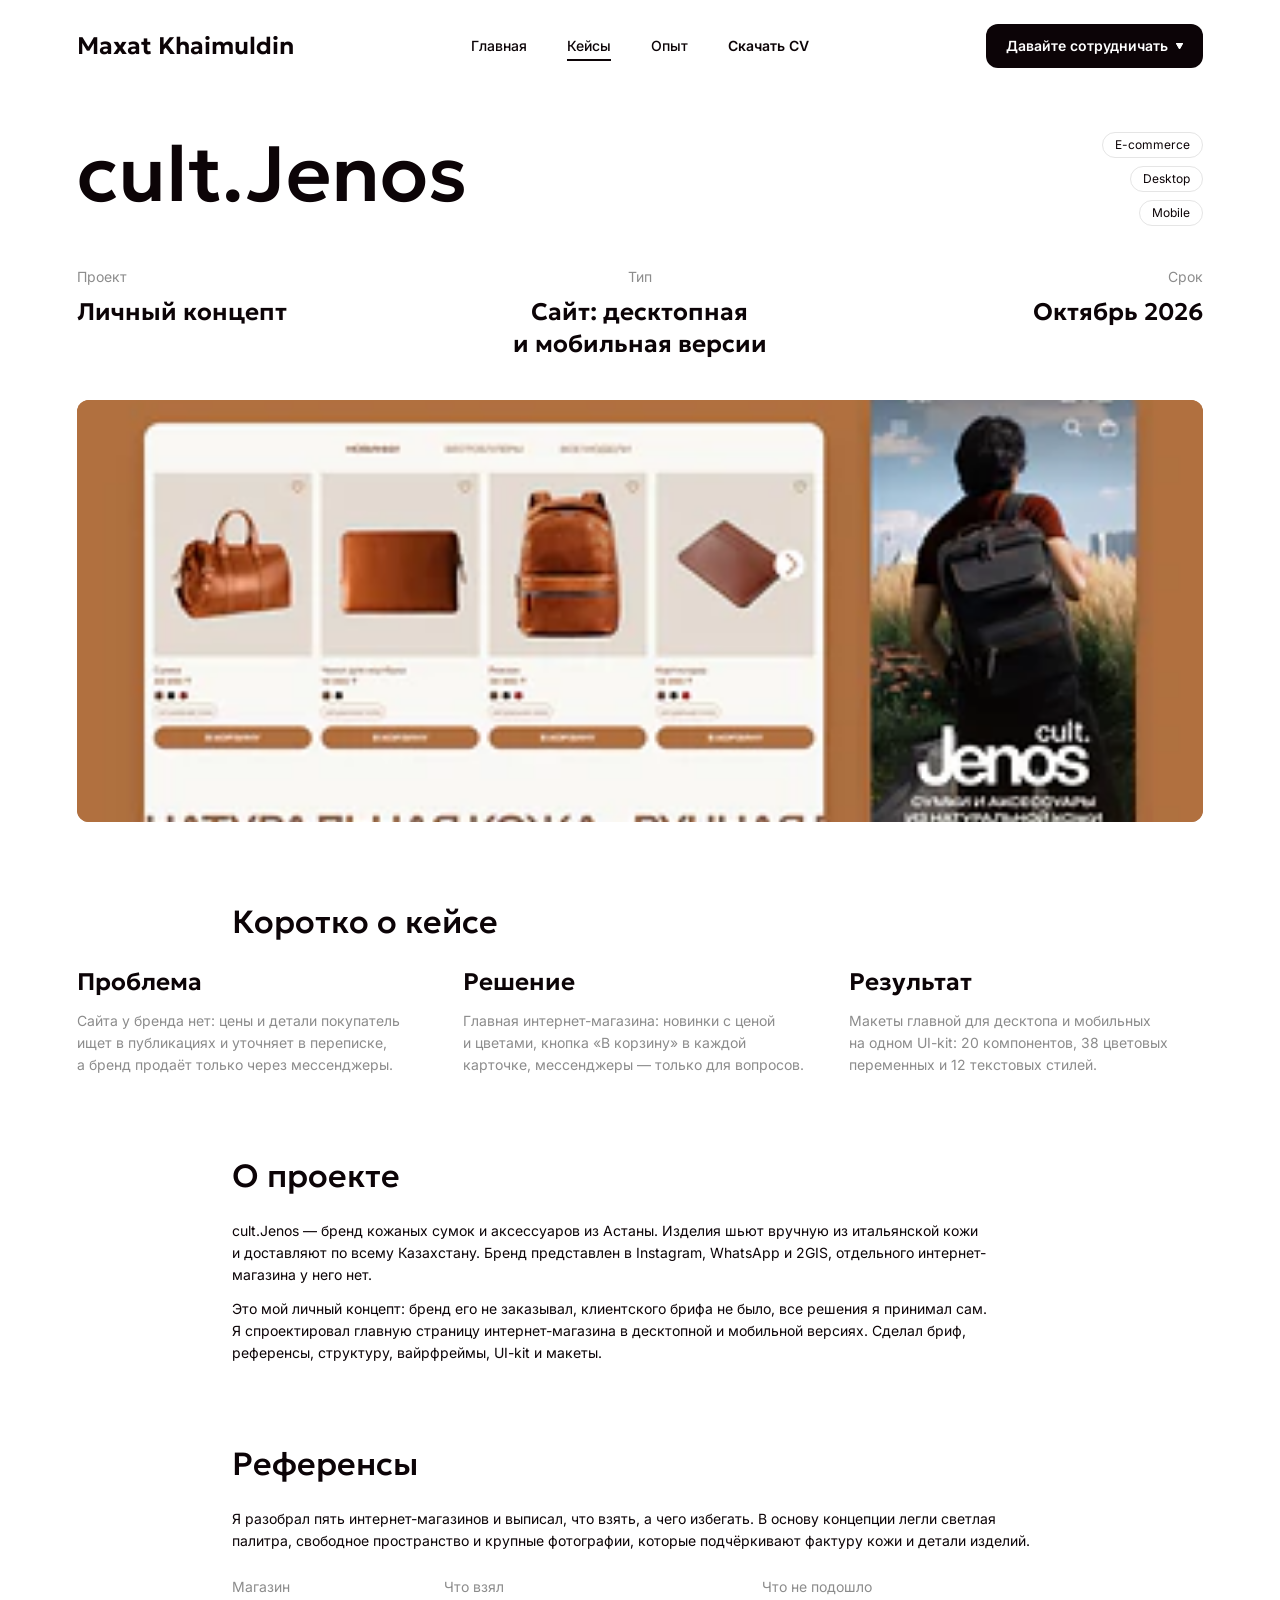
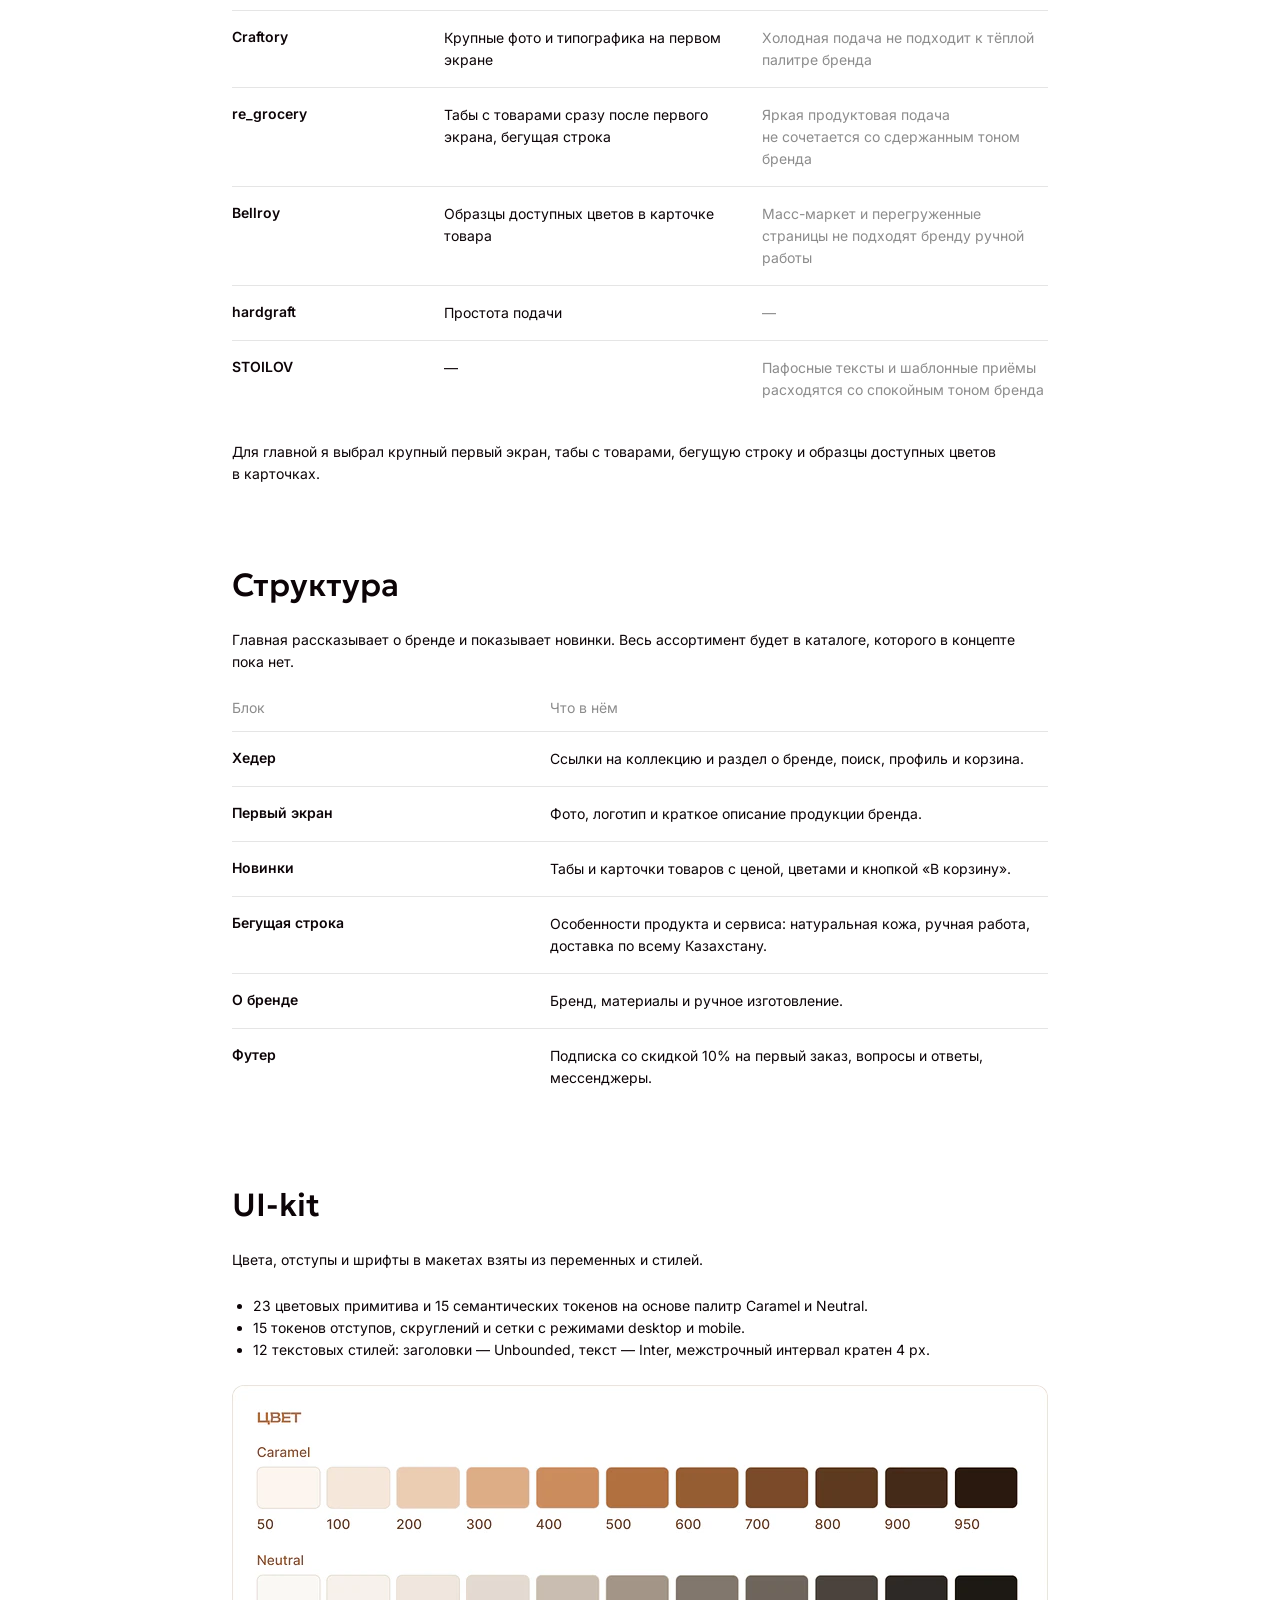
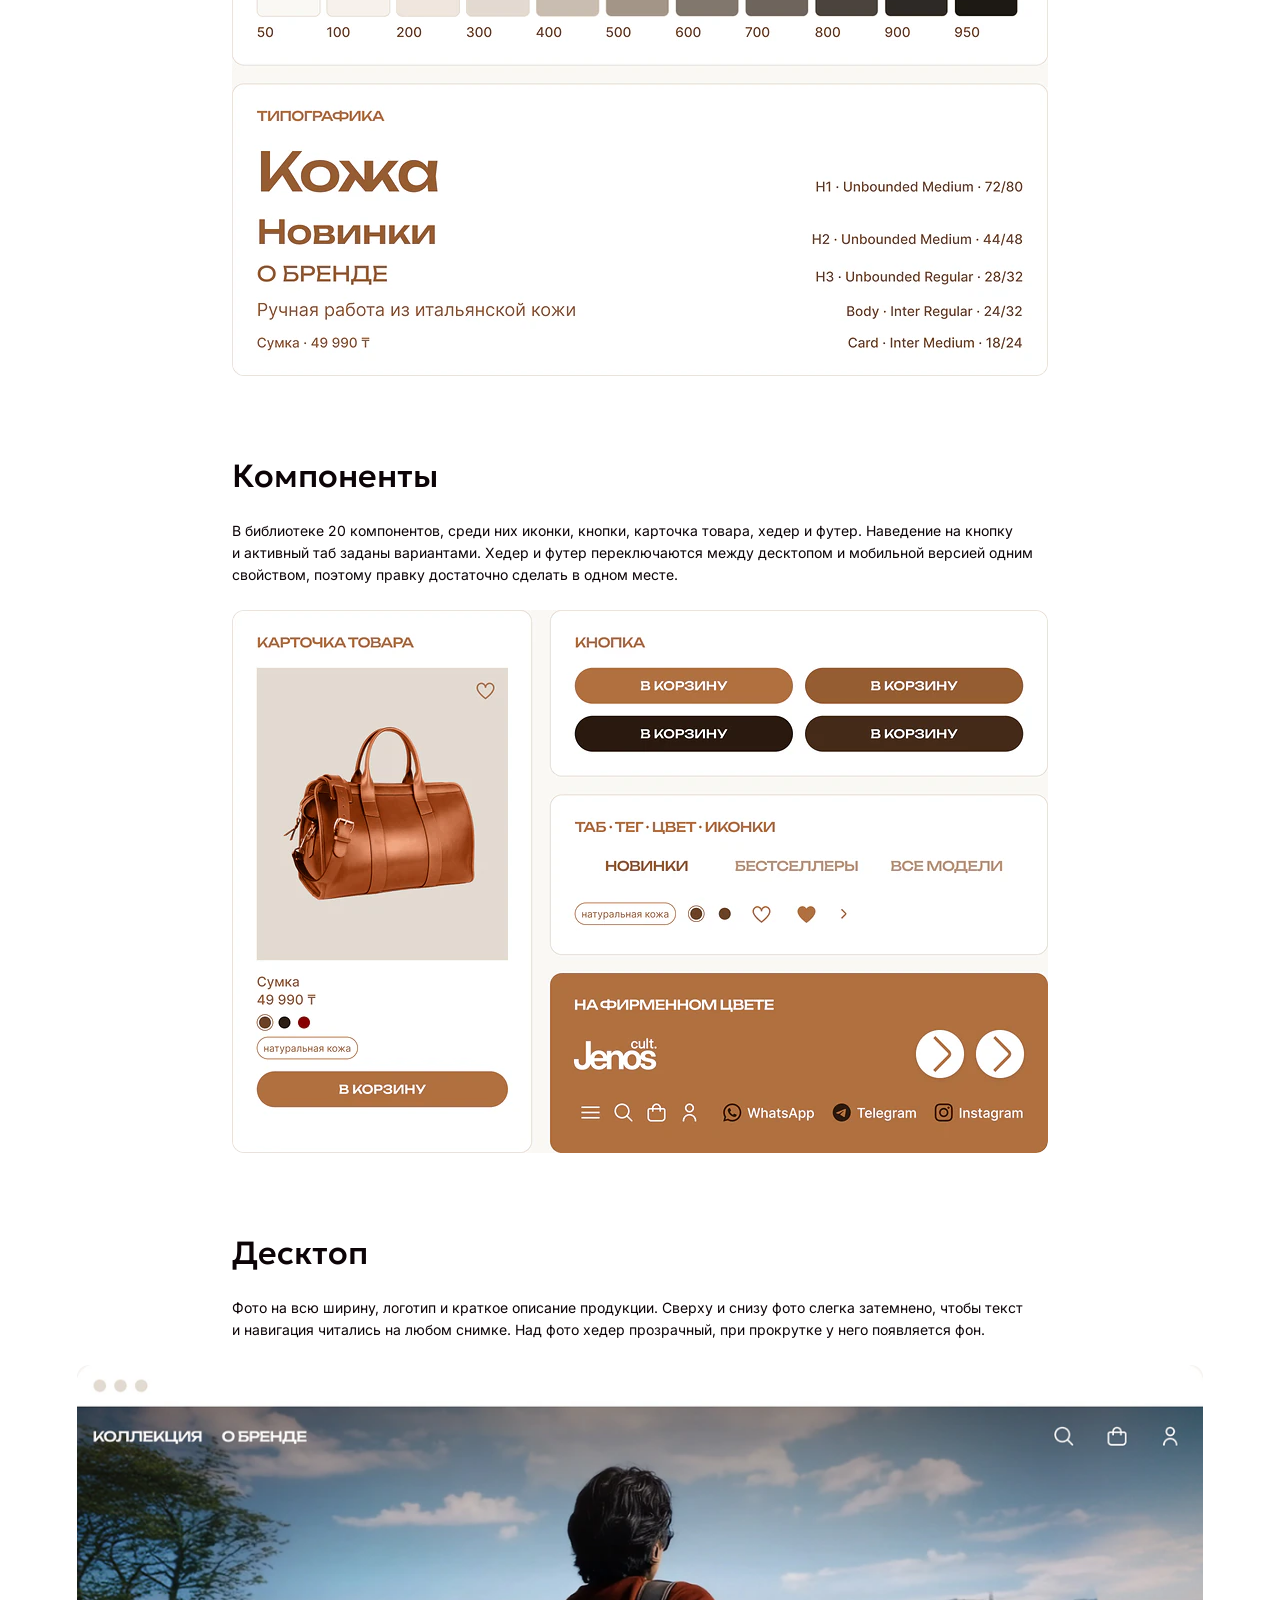
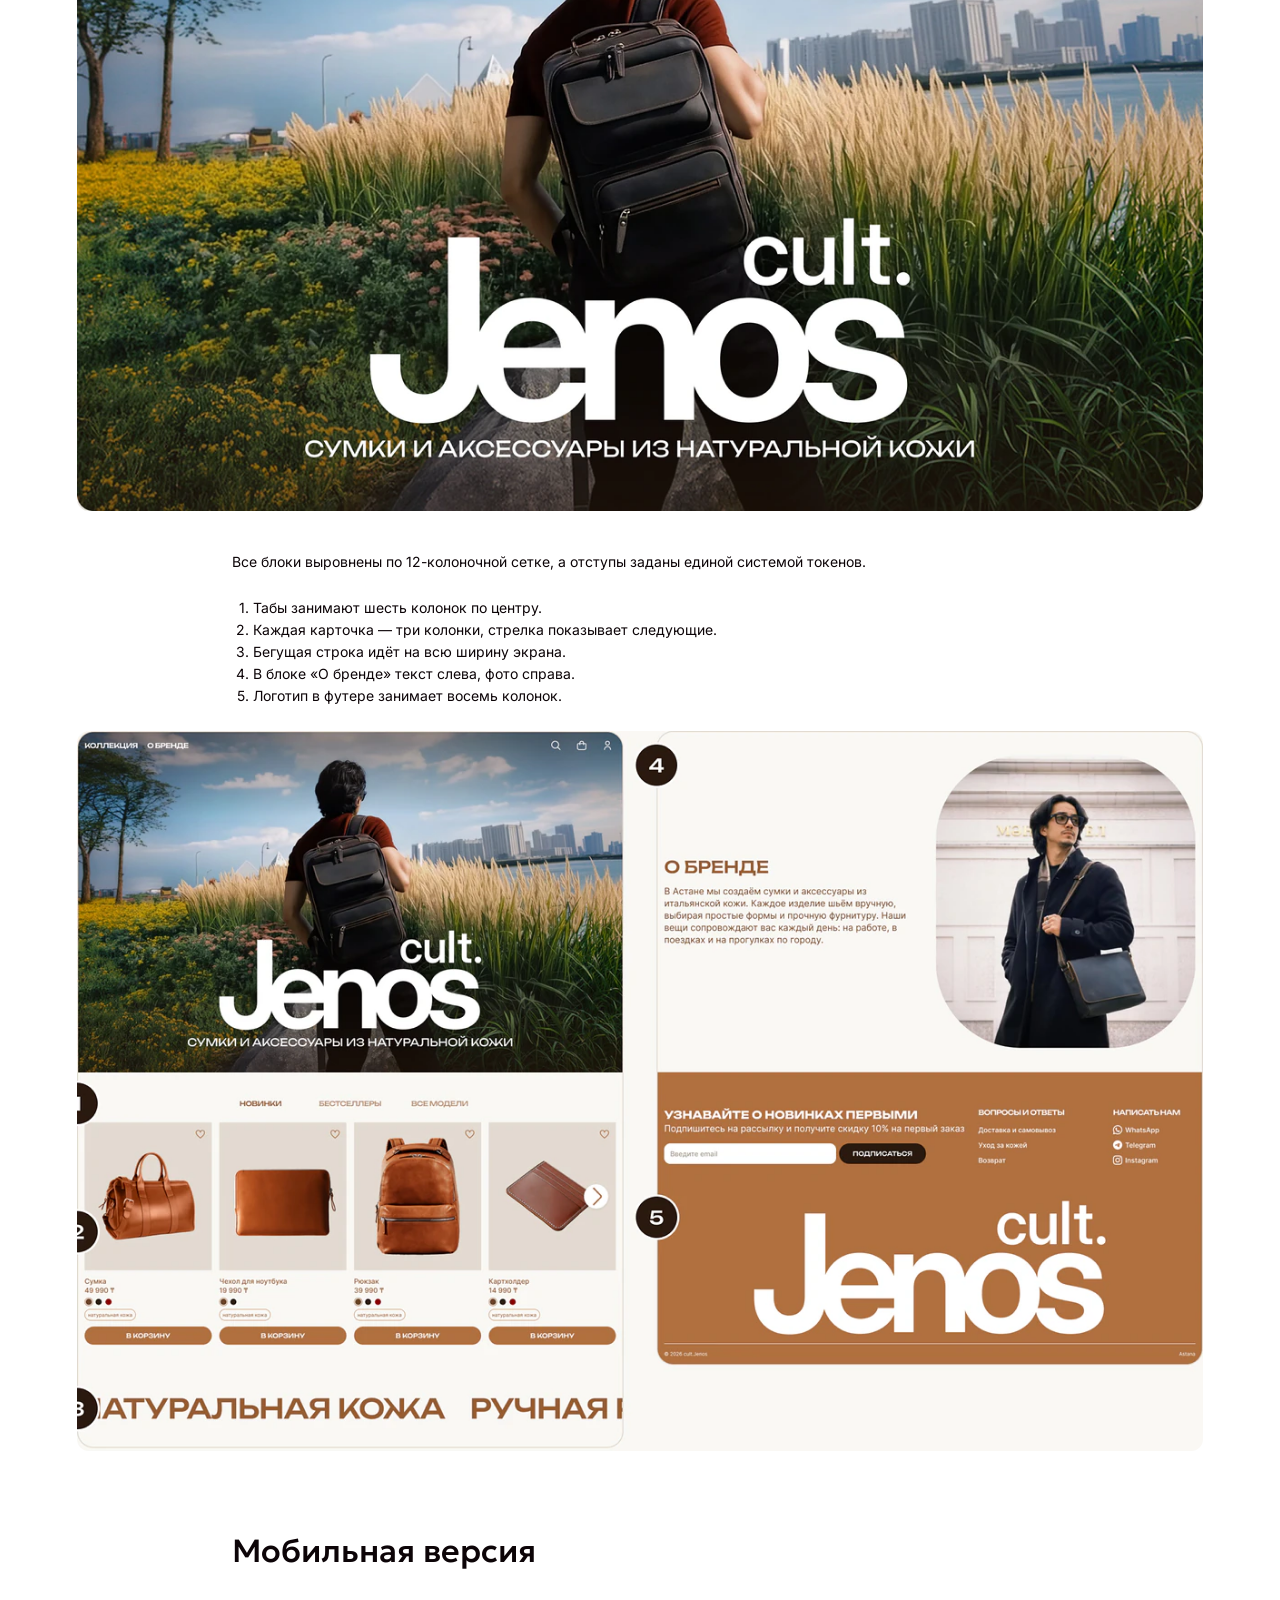
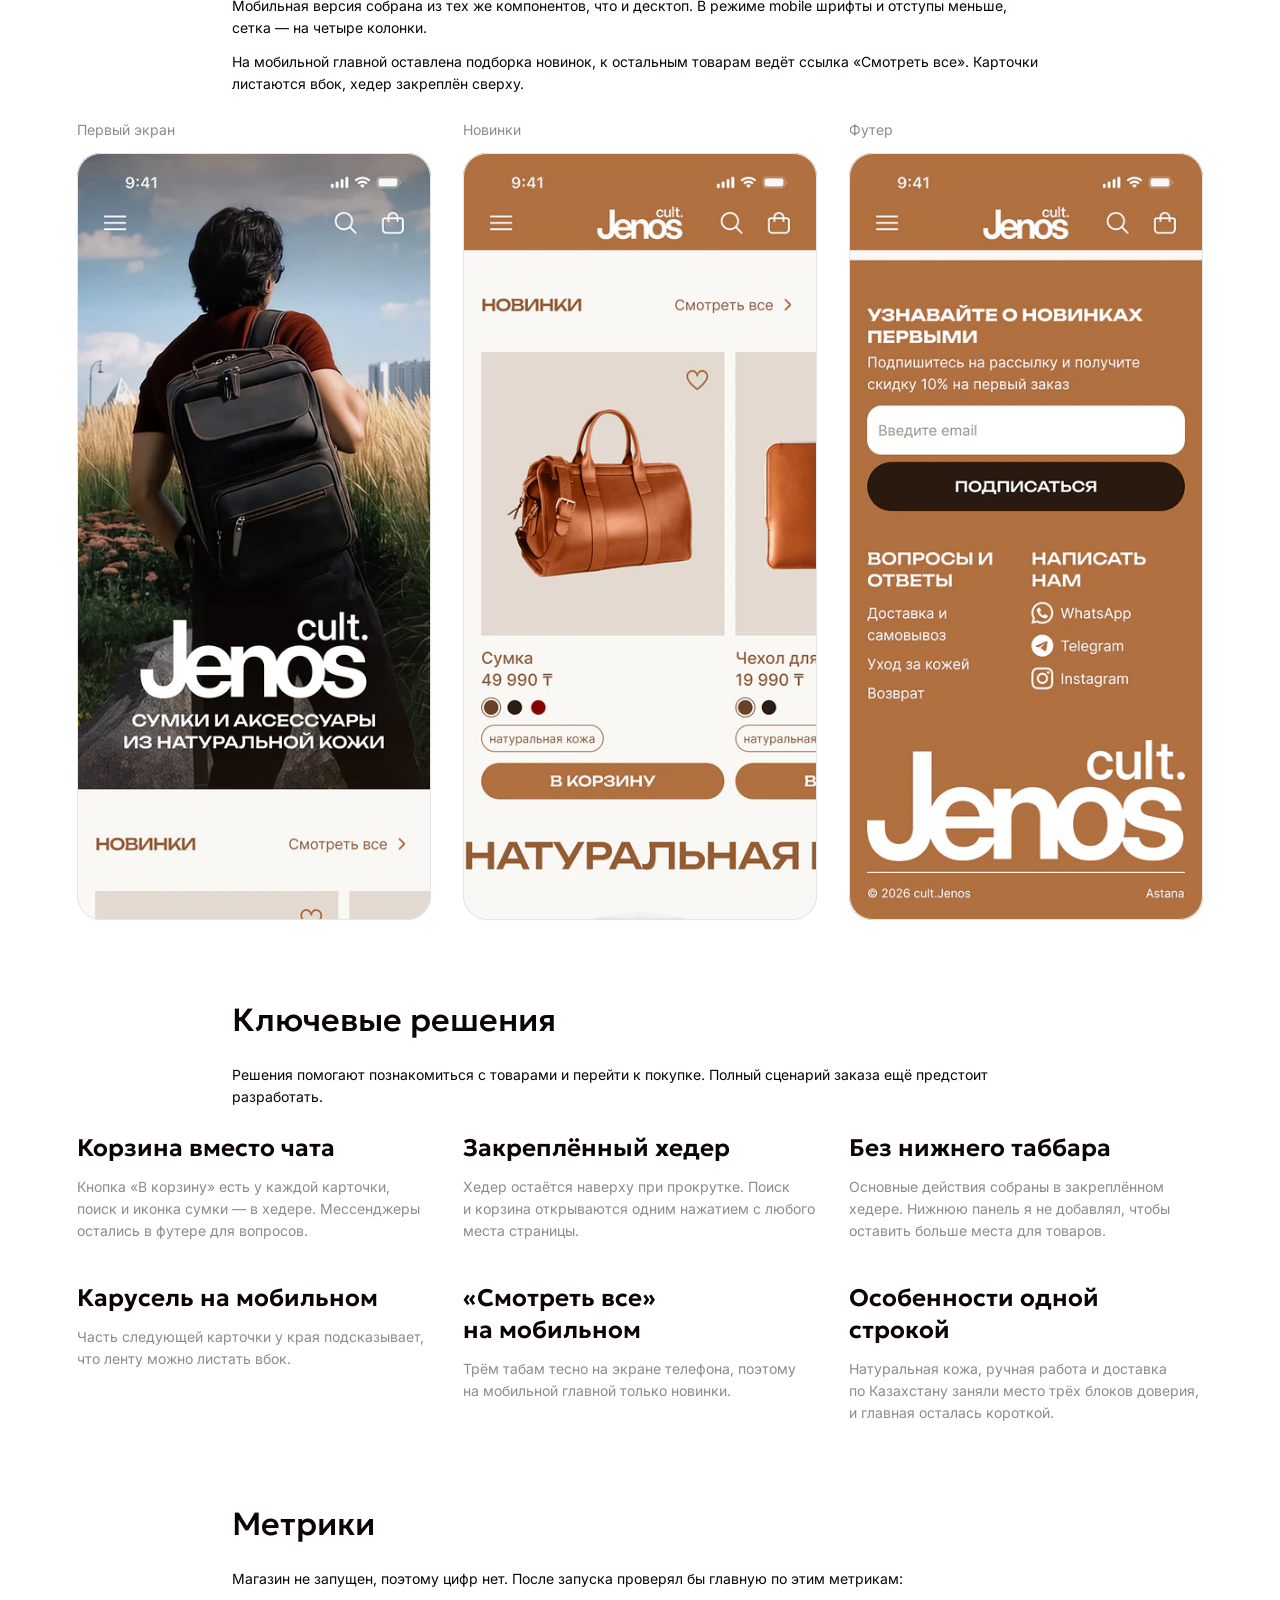
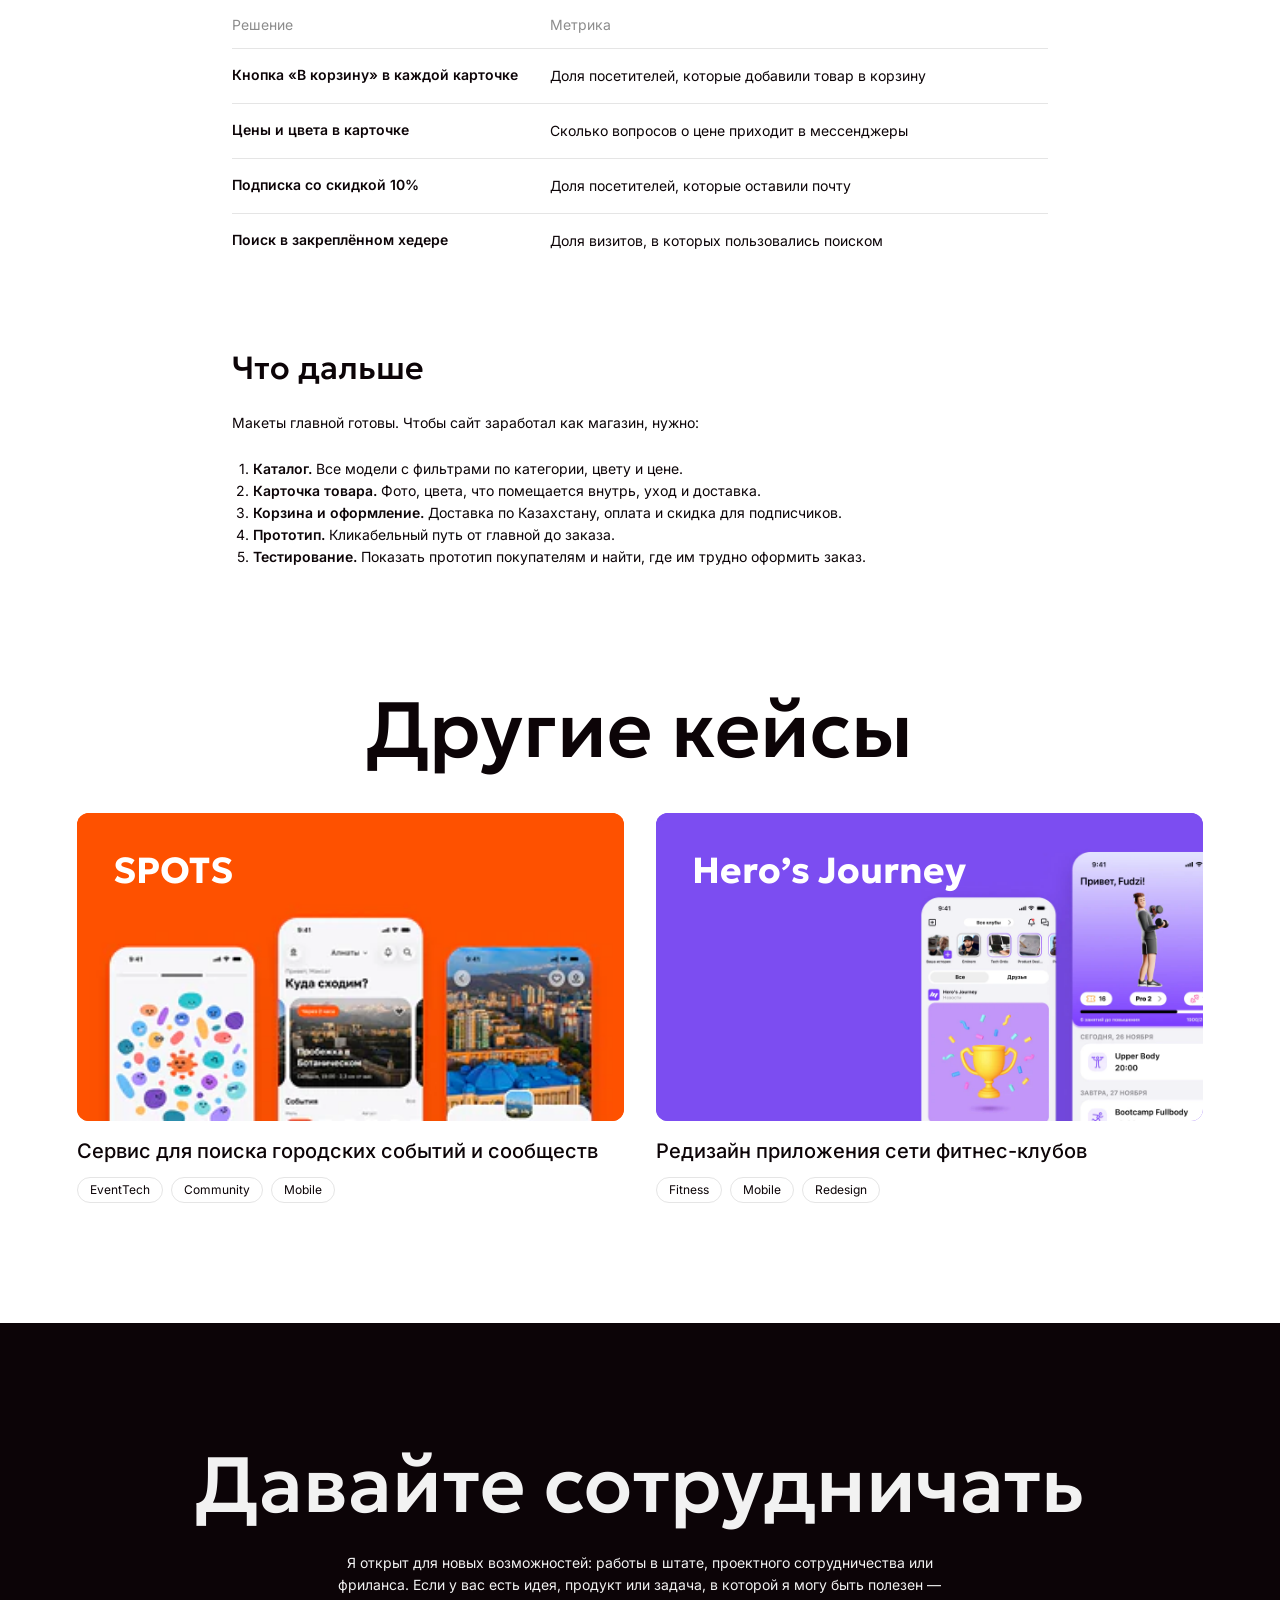
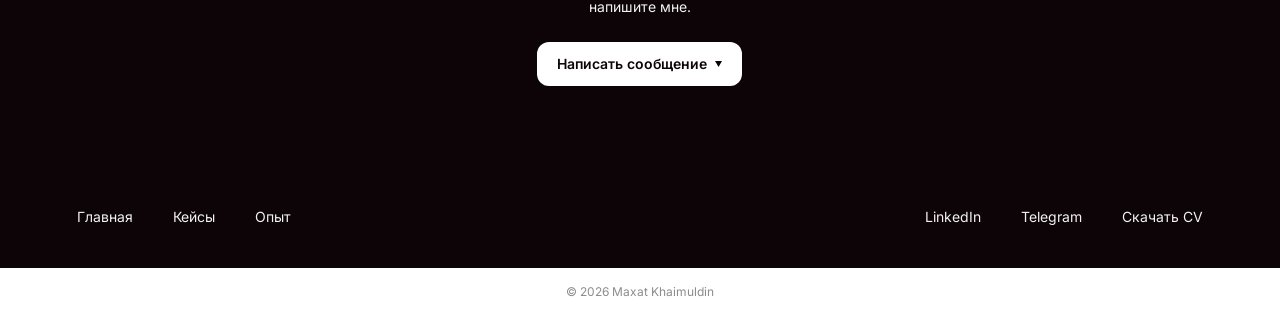
==== commit 129f2d0b: "cult.Jenos: два десктопных блока объединены в один раздел «Десктоп», между частями 40 Co-Authored-By" ====
--- a/cult-jenos/index.html
+++ b/cult-jenos/index.html
@@ -114,16 +114,17 @@
       <div class="prose"><p>В библиотеке 20 компонентов, среди них иконки, кнопки, карточка товара, хедер и футер. Наведение на кнопку и активный таб заданы вариантами. Хедер и футер переключаются между десктопом и мобильной версией одним свойством, поэтому правку достаточно сделать в одном месте.</p></div>
       <img class="case-img" src="../assets/img/cultjenos/components-1632.webp" srcset="../assets/img/cultjenos/components-816.webp 816w, ../assets/img/cultjenos/components-1632.webp 1632w" sizes="(max-width: 1023px) min(600px, 100vw - 40px), 816px" width="816" height="543" alt="Компоненты cult.Jenos: кнопки, карточка товара, хедер и футер" loading="lazy">
     </section>
-    <section class="case-section">
-      <h2 class="case-h2">Десктоп — первый экран</h2>
-      <div class="prose"><p>Фото на всю ширину, логотип и краткое описание продукции. Сверху и снизу фото слегка затемнено, чтобы текст и навигация читались на любом снимке. Над фото хедер прозрачный, при прокрутке у него появляется фон.</p></div>
-      <div class="wide"><img class="case-img" src="../assets/img/cultjenos/hero-2480.webp" srcset="../assets/img/cultjenos/hero-1240.webp 1240w, ../assets/img/cultjenos/hero-2480.webp 2480w" sizes="(max-width: 1023px) min(600px, 100vw - 40px), min(1240px, 88vw)" width="1240" height="821" alt="Первый экран главной cult.Jenos на десктопе" loading="lazy"></div>
-    </section>
-    <section class="case-section">
-      <h2 class="case-h2">Десктоп — главная</h2>
-      <div class="prose"><p>Все блоки выровнены по 12-колоночной сетке, а отступы заданы единой системой токенов.</p></div>
-      <ol class="case-list"><li>Табы занимают шесть колонок по центру.</li><li>Каждая карточка — три колонки, стрелка показывает следующие.</li><li>Бегущая строка идёт на всю ширину экрана.</li><li>В блоке «О бренде» текст слева, фото справа.</li><li>Логотип в футере занимает восемь колонок.</li></ol>
-      <div class="wide"><img class="case-img" src="../assets/img/cultjenos/main-2480.webp" srcset="../assets/img/cultjenos/main-1240.webp 1240w, ../assets/img/cultjenos/main-2480.webp 2480w" sizes="(max-width: 1023px) min(600px, 100vw - 40px), min(1240px, 88vw)" width="1240" height="793" alt="Главная cult.Jenos на десктопе с сеткой" loading="lazy"></div>
+    <section class="case-section case-section--parts">
+      <div class="case-part">
+        <h2 class="case-h2">Десктоп</h2>
+        <div class="prose"><p>Фото на всю ширину, логотип и краткое описание продукции. Сверху и снизу фото слегка затемнено, чтобы текст и навигация читались на любом снимке. Над фото хедер прозрачный, при прокрутке у него появляется фон.</p></div>
+        <div class="wide"><img class="case-img" src="../assets/img/cultjenos/hero-2480.webp" srcset="../assets/img/cultjenos/hero-1240.webp 1240w, ../assets/img/cultjenos/hero-2480.webp 2480w" sizes="(max-width: 1023px) min(600px, 100vw - 40px), min(1240px, 88vw)" width="1240" height="821" alt="Первый экран главной cult.Jenos на десктопе" loading="lazy"></div>
+      </div>
+      <div class="case-part">
+        <div class="prose"><p>Все блоки выровнены по 12-колоночной сетке, а отступы заданы единой системой токенов.</p></div>
+        <ol class="case-list"><li>Табы занимают шесть колонок по центру.</li><li>Каждая карточка — три колонки, стрелка показывает следующие.</li><li>Бегущая строка идёт на всю ширину экрана.</li><li>В блоке «О бренде» текст слева, фото справа.</li><li>Логотип в футере занимает восемь колонок.</li></ol>
+        <div class="wide"><img class="case-img" src="../assets/img/cultjenos/main-2480.webp" srcset="../assets/img/cultjenos/main-1240.webp 1240w, ../assets/img/cultjenos/main-2480.webp 2480w" sizes="(max-width: 1023px) min(600px, 100vw - 40px), min(1240px, 88vw)" width="1240" height="793" alt="Главная cult.Jenos на десктопе с сеткой" loading="lazy"></div>
+      </div>
     </section>
     <section class="case-section">
       <h2 class="case-h2">Мобильная версия</h2>
--- a/assets/css/case.css
+++ b/assets/css/case.css
@@ -20,8 +20,12 @@
 .case-section { width: 100%; display: flex; flex-direction: column; align-items: center; gap: 24px; }
 .case-section > * { width: 100%; max-width: 816px; }
 .case-section > .wide { max-width: none; }
+.case-section--parts { gap: 40px; }
+.case-part { width: 100%; max-width: none; display: flex; flex-direction: column; align-items: center; gap: 24px; }
+.case-part > * { width: 100%; max-width: 816px; }
+.case-part > .wide { max-width: none; }
 .case-body > .wide { width: 100%; }
-.case-h2 { font-family: var(--f-head); font-weight: 500; font-size: 40px; line-height: 48px; }
+.case-h2 { font-family: var(--f-head); font-weight: 500; font-size: 32px; line-height: 40px; }
 .case-sub { display: flex; flex-direction: column; gap: 12px; }
 .case-h3 { font-family: var(--f-head); font-weight: 600; font-size: 24px; line-height: 32px; }
 .prose p + p { margin-top: 12px; }
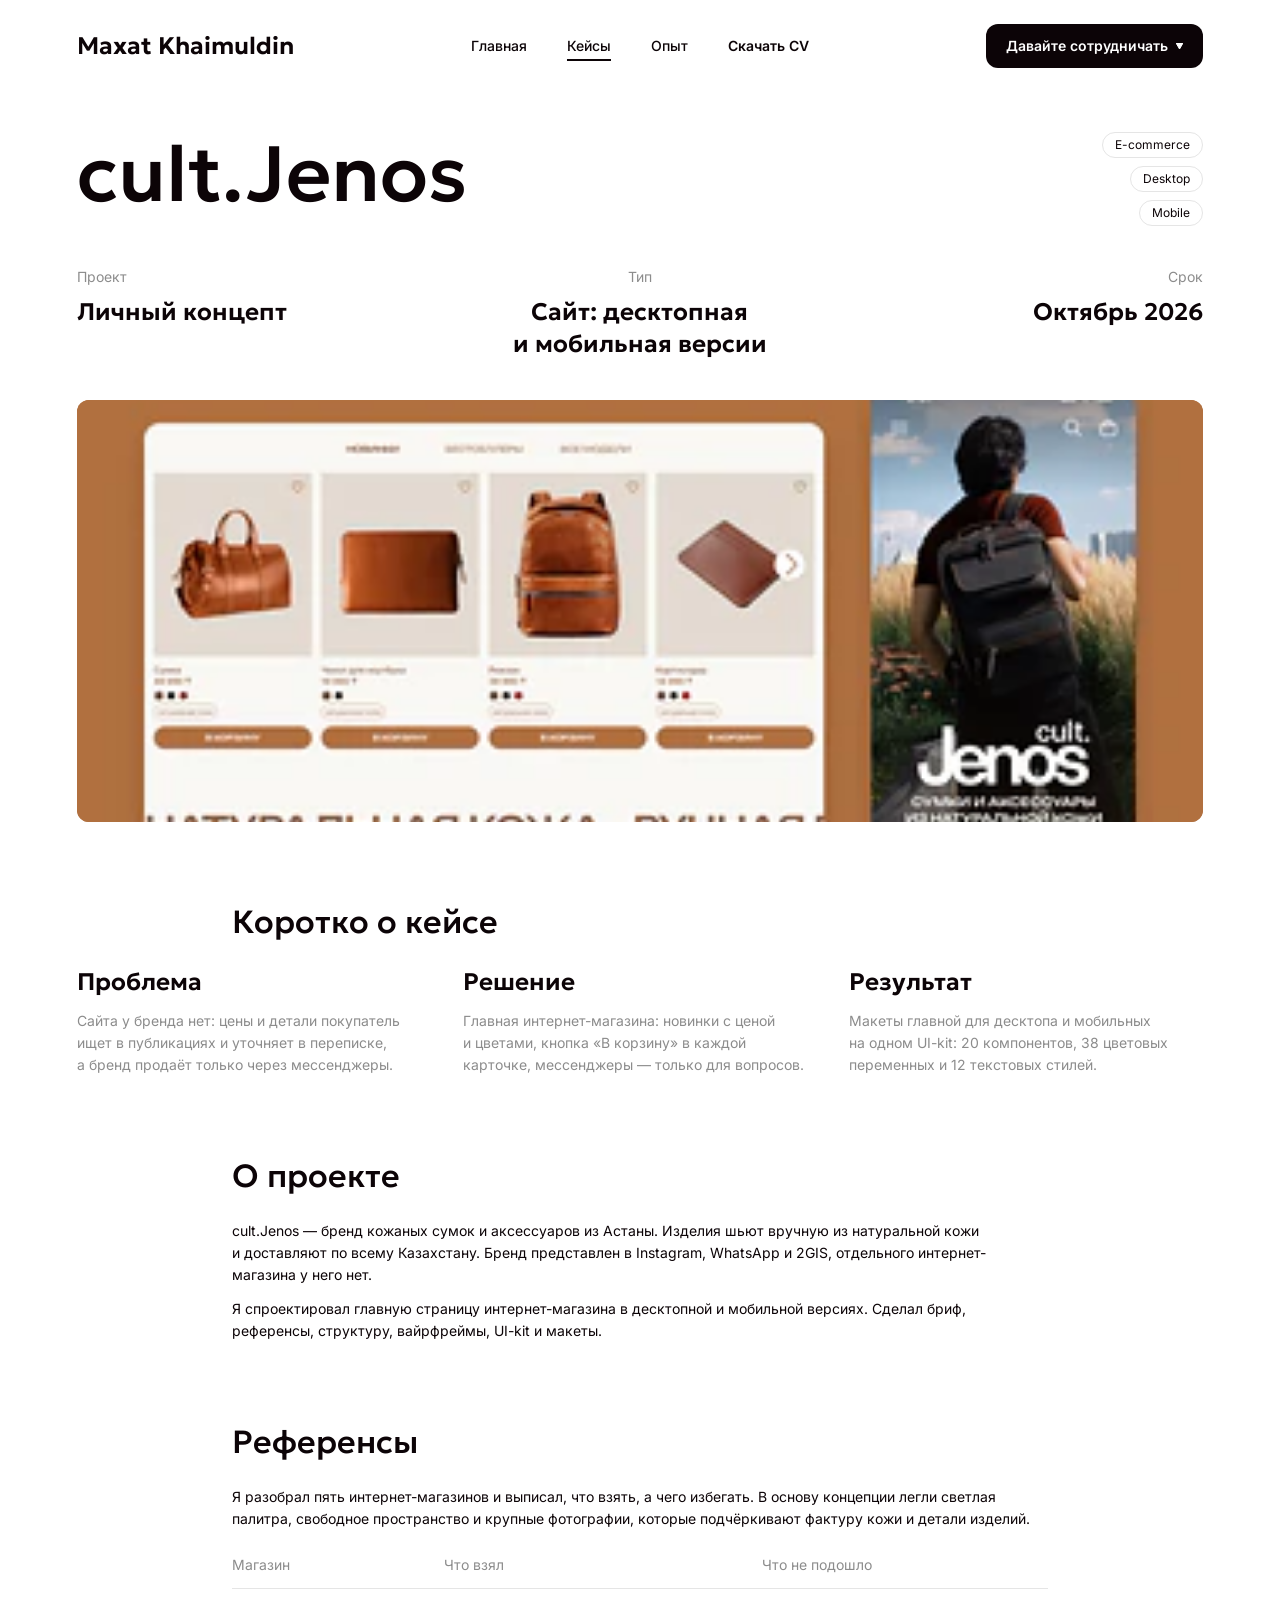
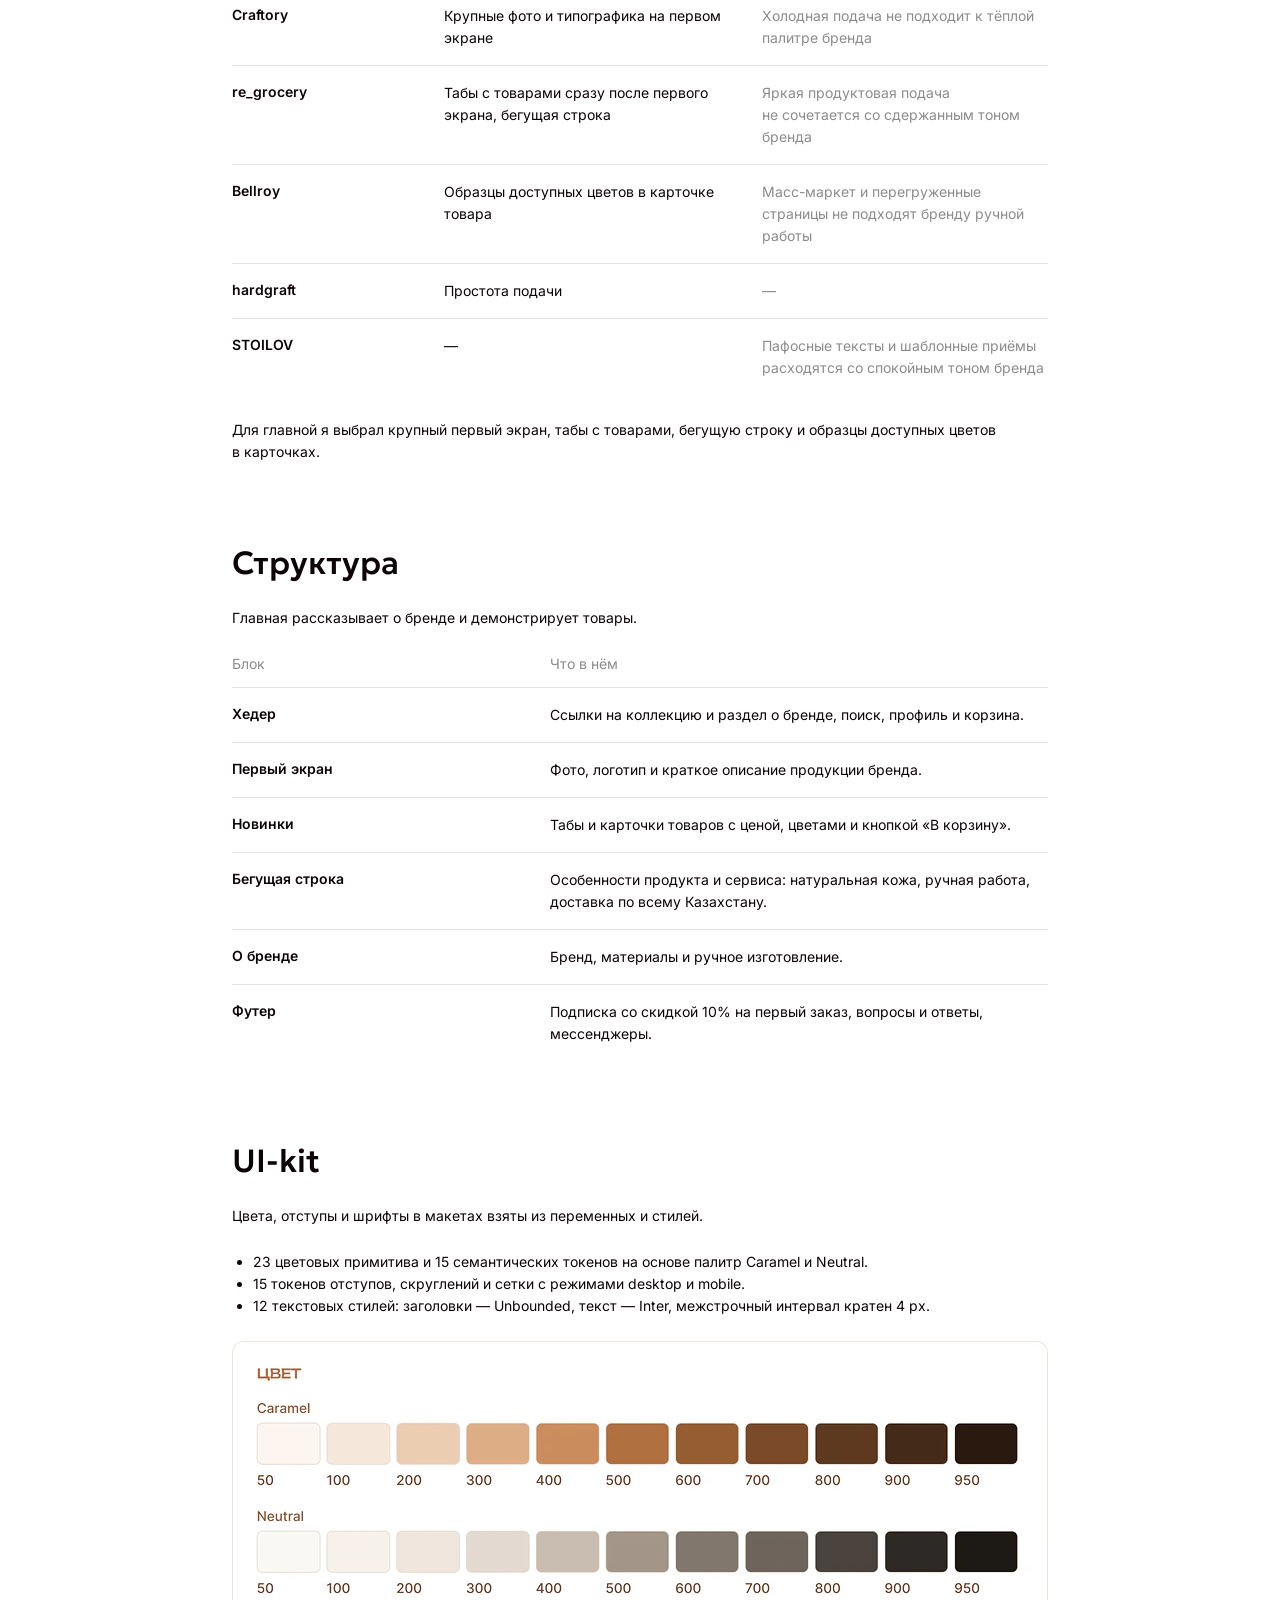
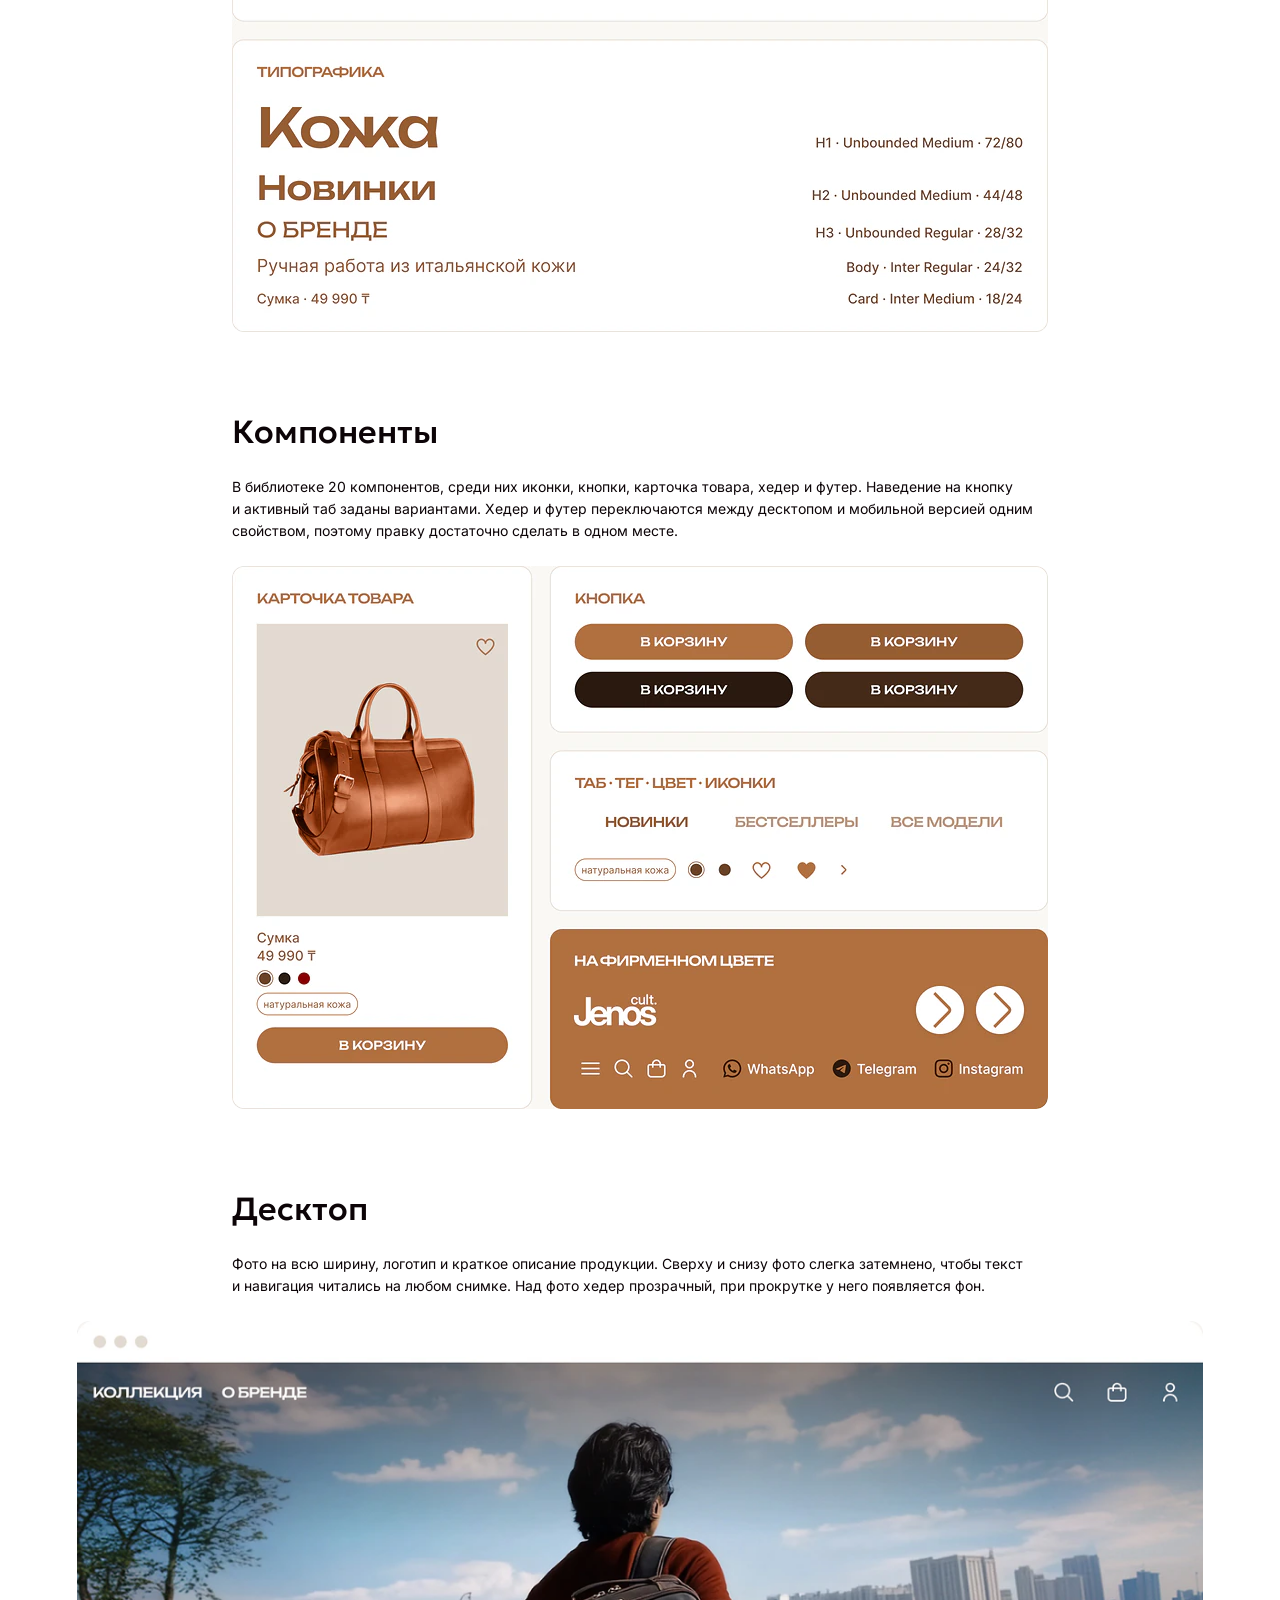
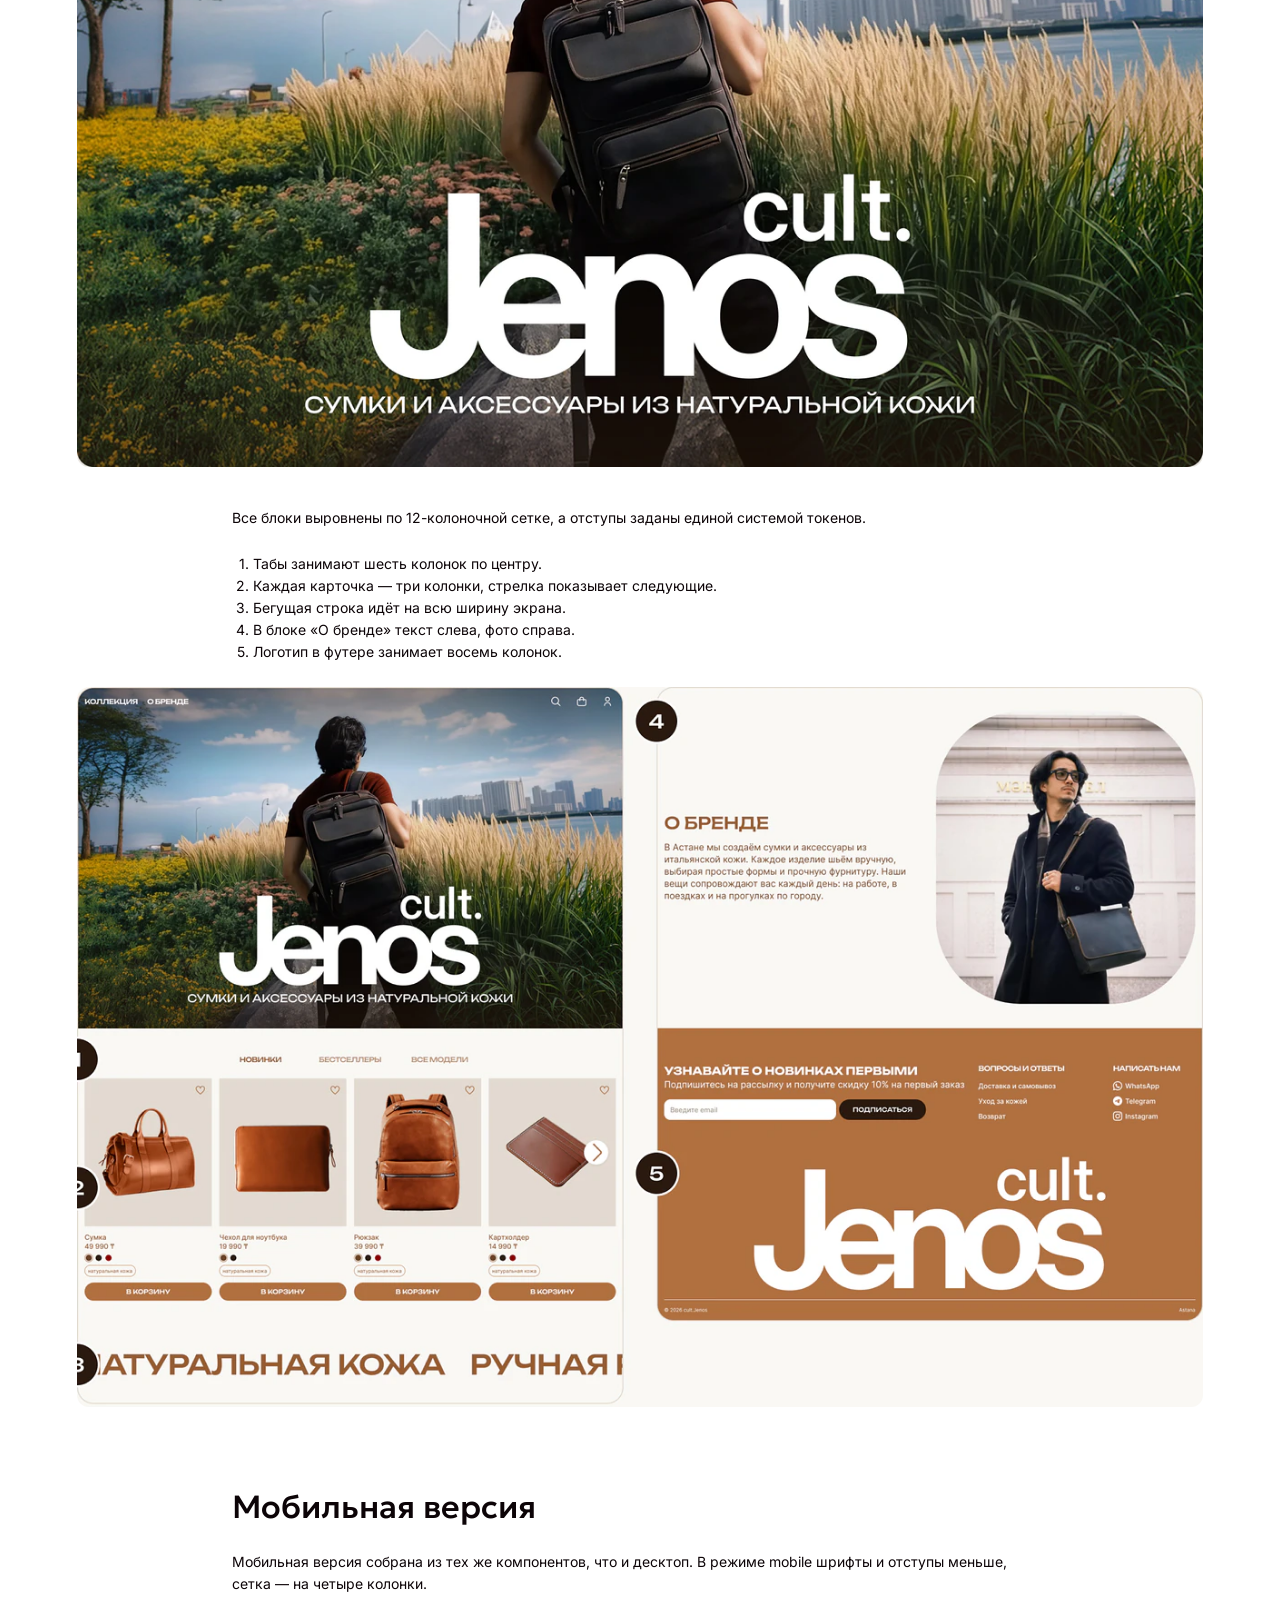
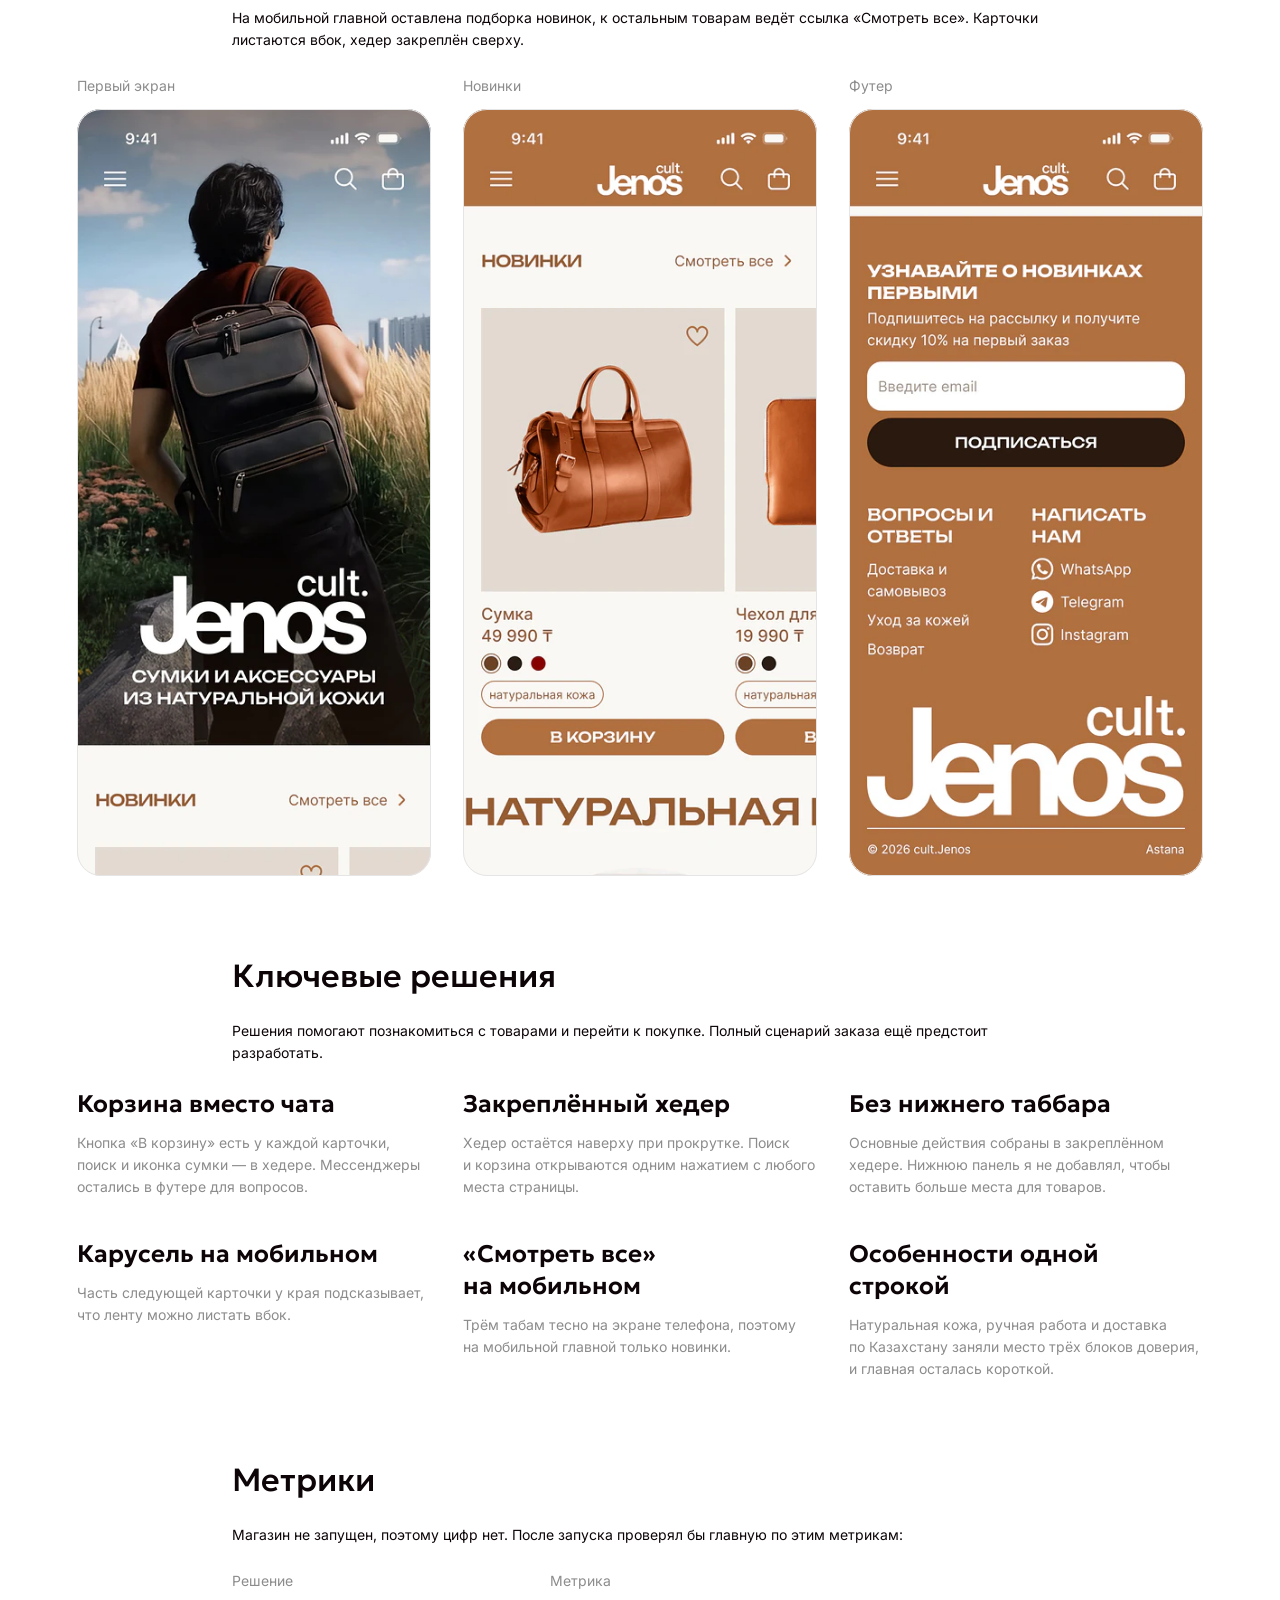
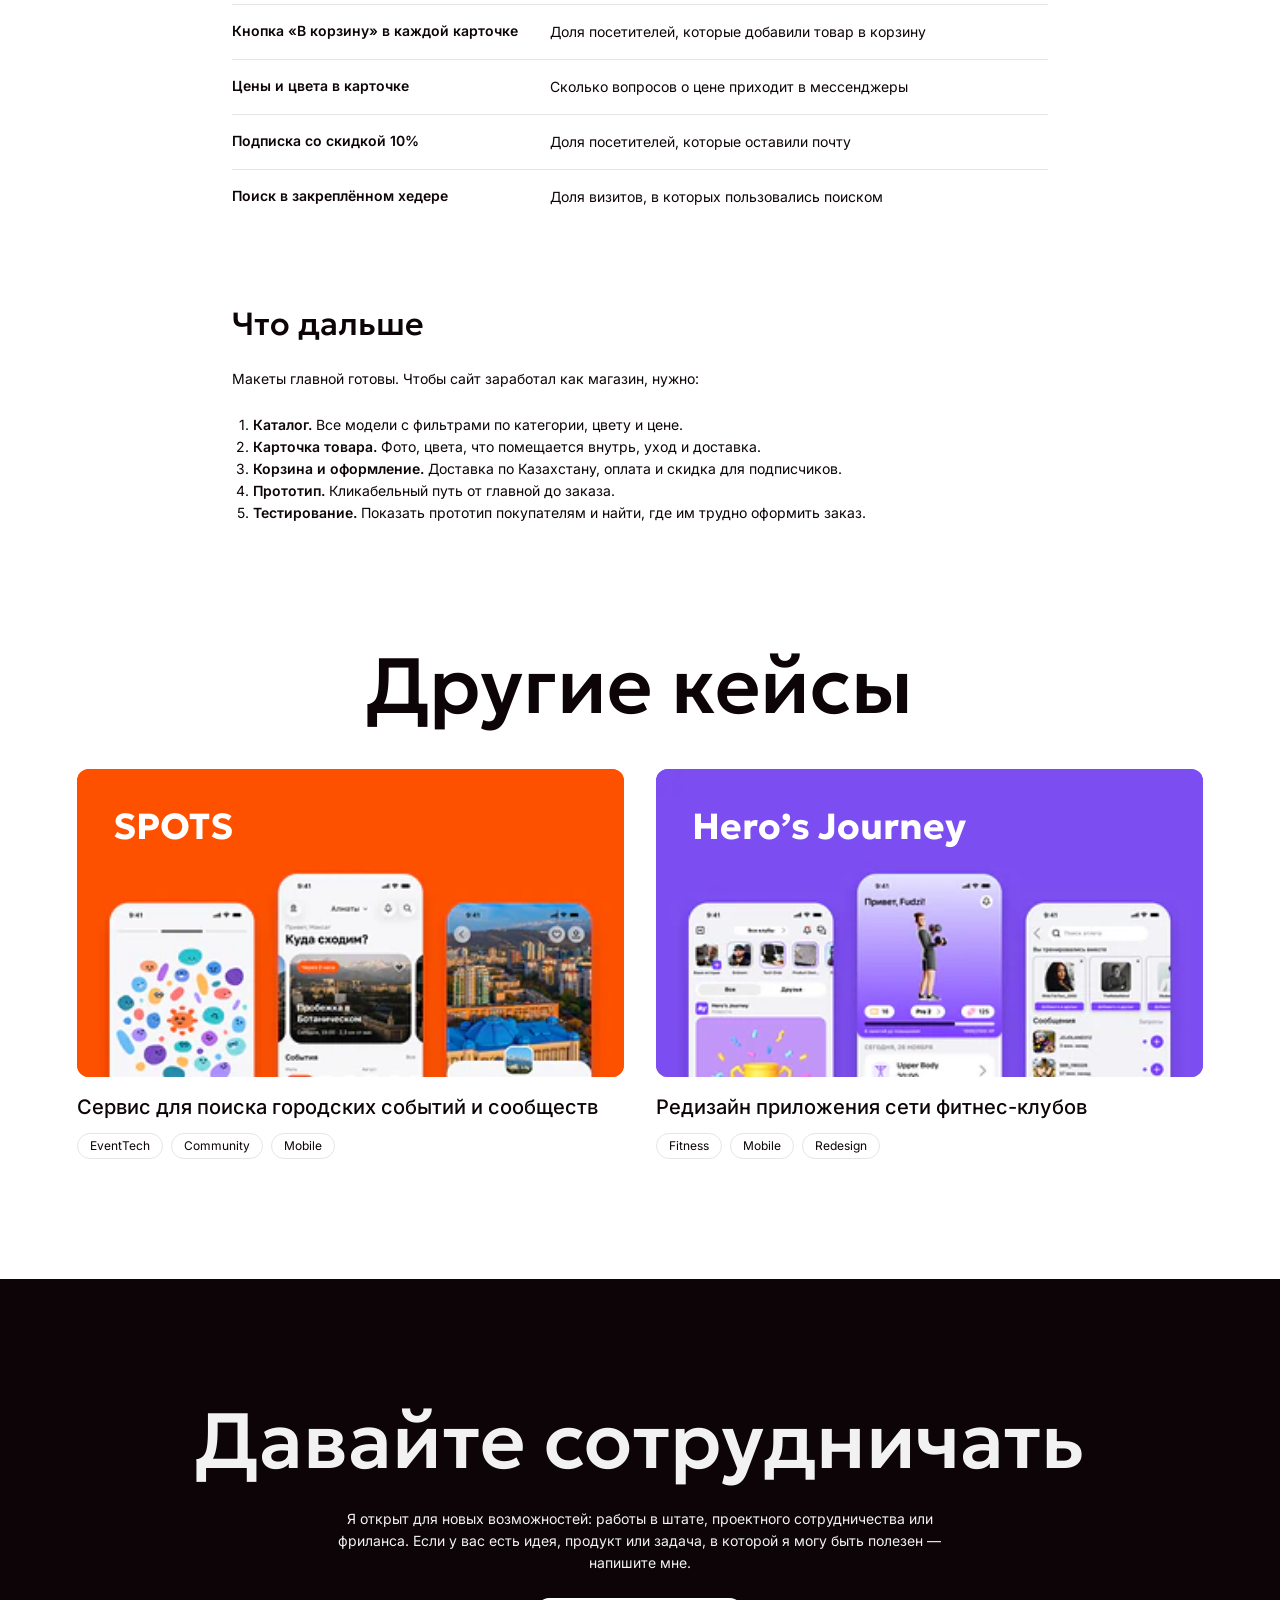
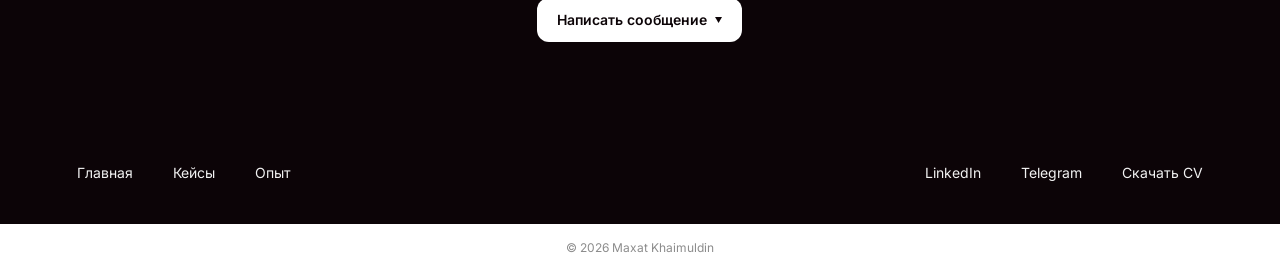
==== commit 055bbffa: "Кейсы: тексты десктопных макетов Figma — cult.Jenos и Hero's Journey Co-Authored-By: Claude Sonnet 5" ====
--- a/cult-jenos/index.html
+++ b/cult-jenos/index.html
@@ -89,7 +89,7 @@
     </section>
     <section class="case-section">
       <h2 class="case-h2">О проекте</h2>
-      <div class="prose"><p>cult.Jenos — бренд кожаных сумок и аксессуаров из Астаны. Изделия шьют вручную из итальянской кожи и доставляют по всему Казахстану. Бренд представлен в Instagram, WhatsApp и 2GIS, отдельного интернет-магазина у него нет.</p><p>Это мой личный концепт: бренд его не заказывал, клиентского брифа не было, все решения я принимал сам. Я спроектировал главную страницу интернет-магазина в десктопной и мобильной версиях. Сделал бриф, референсы, структуру, вайрфреймы, UI-kit и макеты.</p></div>
+      <div class="prose"><p>cult.Jenos — бренд кожаных сумок и аксессуаров из Астаны. Изделия шьют вручную из натуральной кожи и доставляют по всему Казахстану. Бренд представлен в Instagram, WhatsApp и 2GIS, отдельного интернет-магазина у него нет.</p><p>Я спроектировал главную страницу интернет-магазина в десктопной и мобильной версиях. Сделал бриф, референсы, структуру, вайрфреймы, UI-kit и макеты.</p></div>
     </section>
     <section class="case-section">
       <h2 class="case-h2">Референсы</h2>
@@ -100,7 +100,7 @@
     </section>
     <section class="case-section">
       <h2 class="case-h2">Структура</h2>
-      <div class="prose"><p>Главная рассказывает о бренде и показывает новинки. Весь ассортимент будет в каталоге, которого в концепте пока нет.</p></div>
+      <div class="prose"><p>Главная рассказывает о бренде и демонстрирует товары.</p></div>
       <div class="ctable ctable--kv" role="table" aria-label="Структура главной"><div class="ctable__head" role="row"><span role="columnheader">Блок</span><span role="columnheader">Что в нём</span></div><div class="ctable__row" role="row"><span class="ctable__key" role="rowheader">Хедер</span><span role="cell">Ссылки на коллекцию и раздел о бренде, поиск, профиль и корзина.</span></div><div class="ctable__row" role="row"><span class="ctable__key" role="rowheader">Первый экран</span><span role="cell">Фото, логотип и краткое описание продукции бренда.</span></div><div class="ctable__row" role="row"><span class="ctable__key" role="rowheader">Новинки</span><span role="cell">Табы и карточки товаров с ценой, цветами и кнопкой «В корзину».</span></div><div class="ctable__row" role="row"><span class="ctable__key" role="rowheader">Бегущая строка</span><span role="cell">Особенности продукта и сервиса: натуральная кожа, ручная работа, доставка по всему Казахстану.</span></div><div class="ctable__row" role="row"><span class="ctable__key" role="rowheader">О бренде</span><span role="cell">Бренд, материалы и ручное изготовление.</span></div><div class="ctable__row" role="row"><span class="ctable__key" role="rowheader">Футер</span><span role="cell">Подписка со скидкой 10% на первый заказ, вопросы и ответы, мессенджеры.</span></div></div>
     </section>
     <section class="case-section">
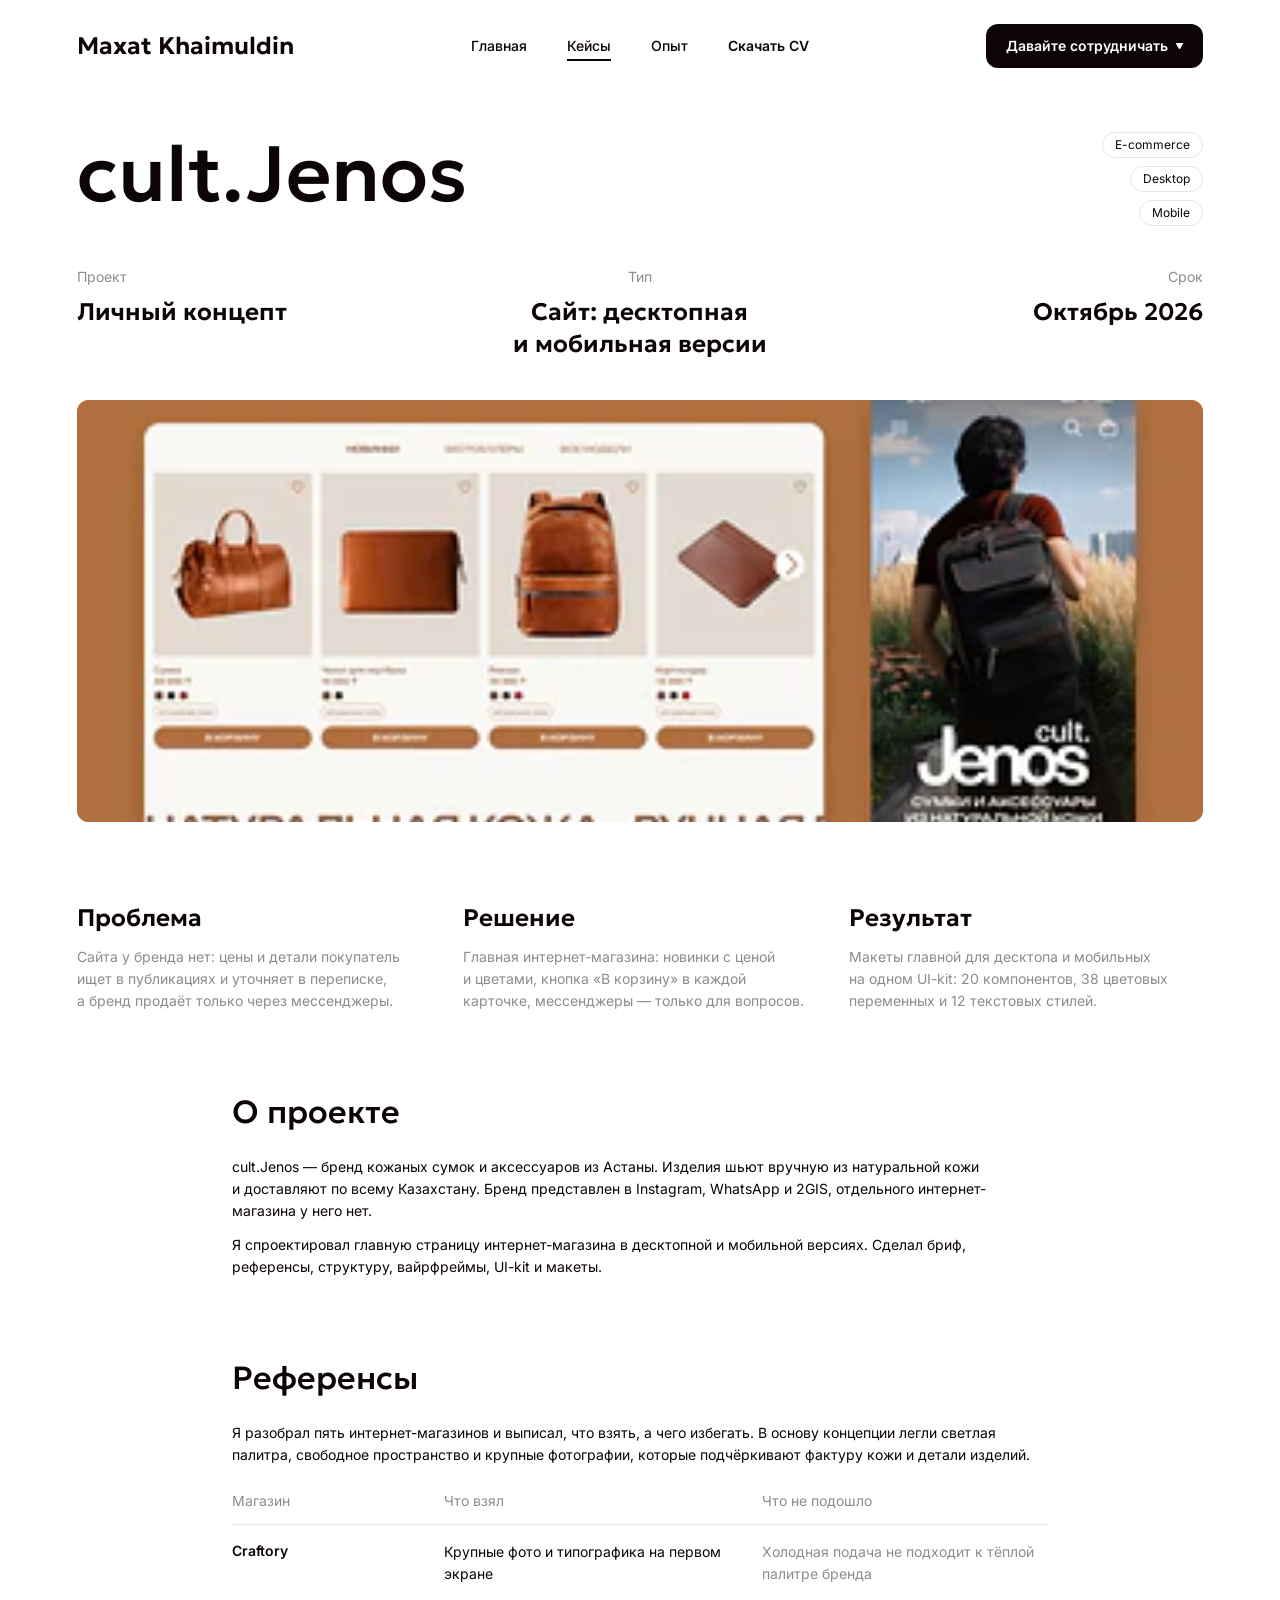
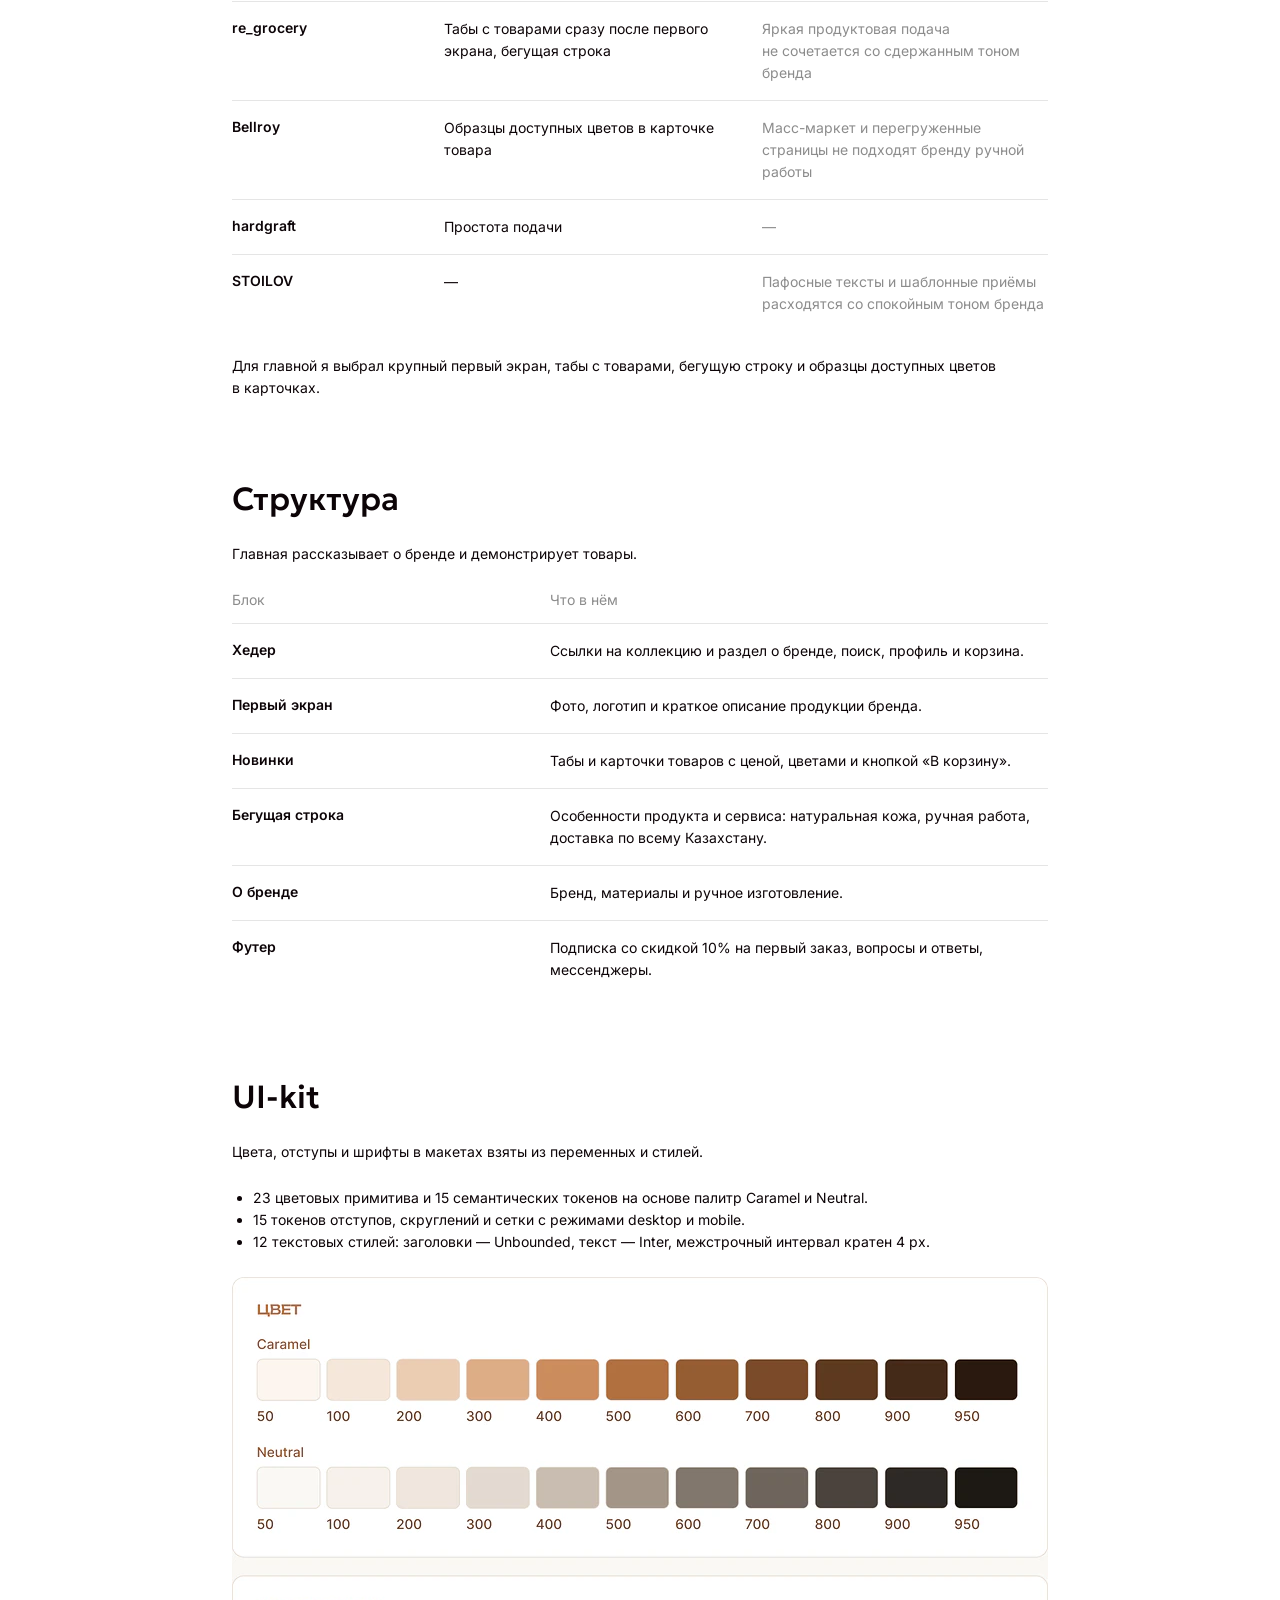
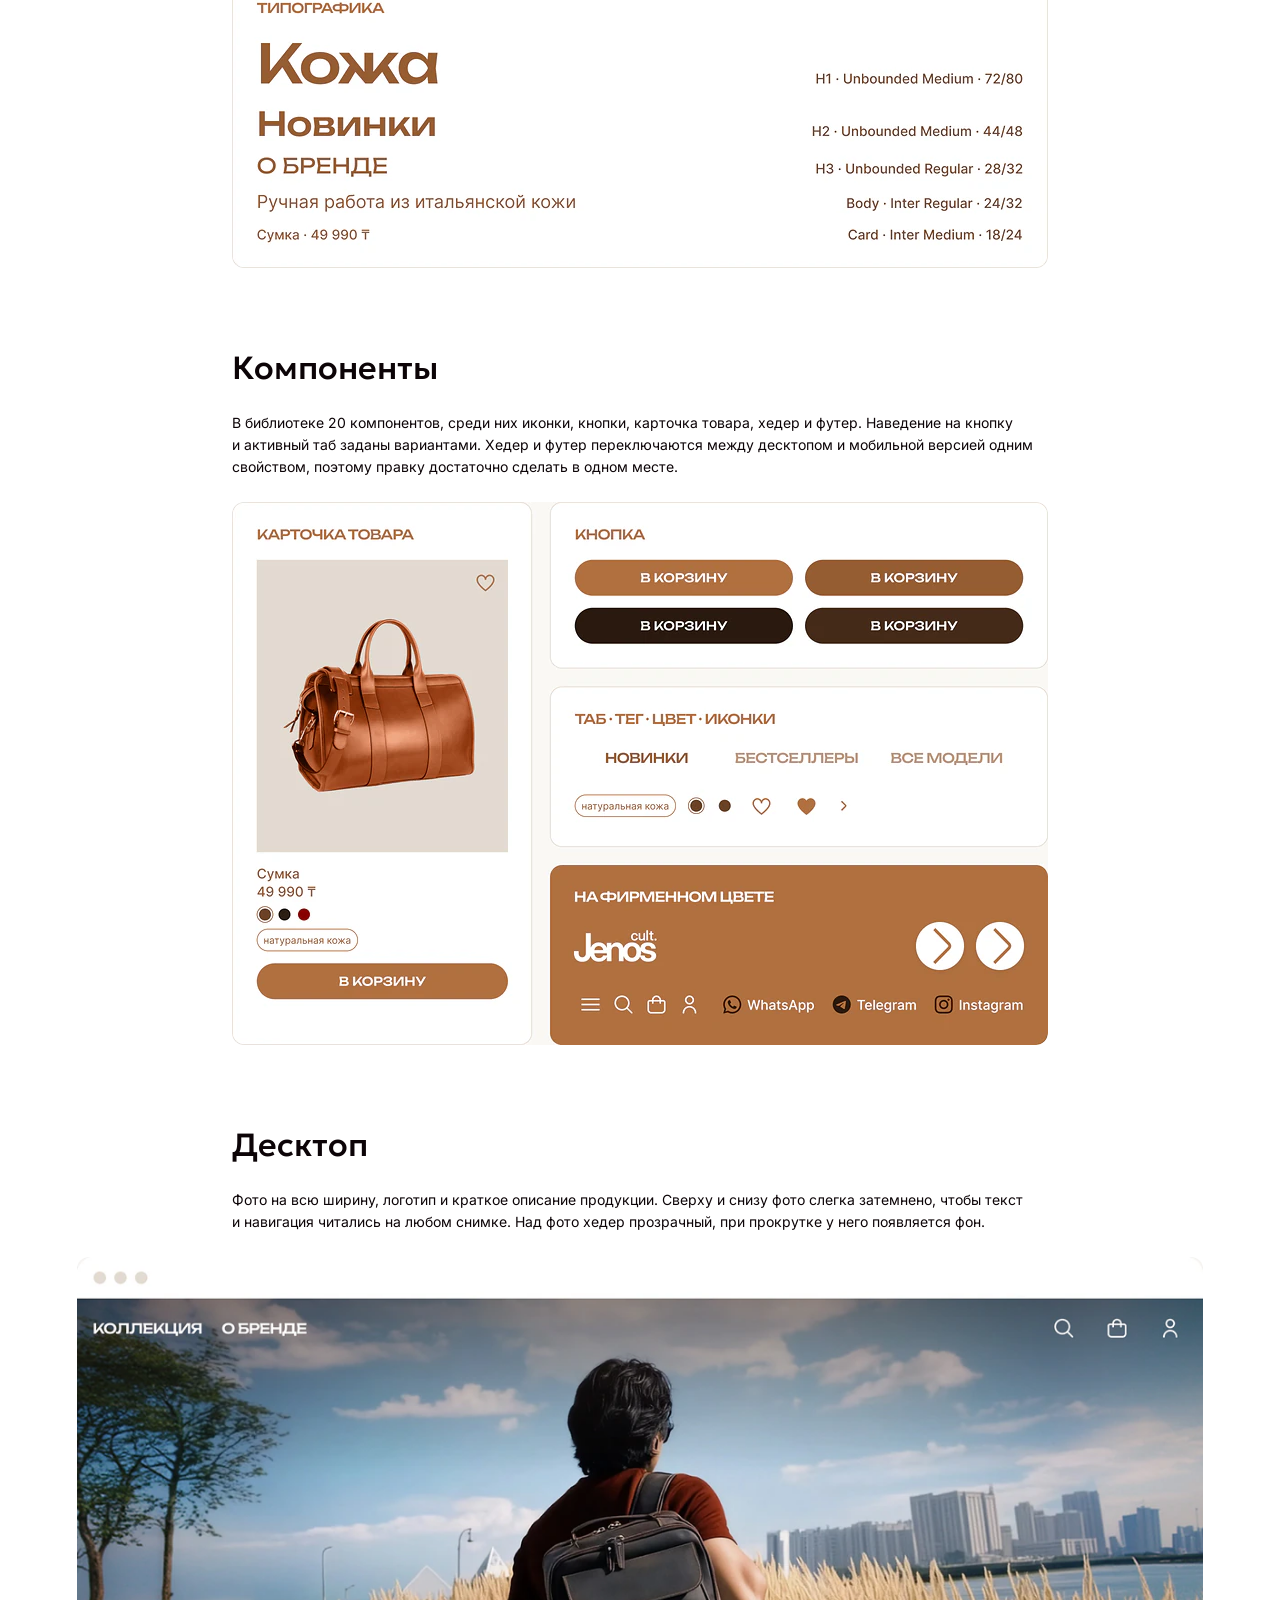
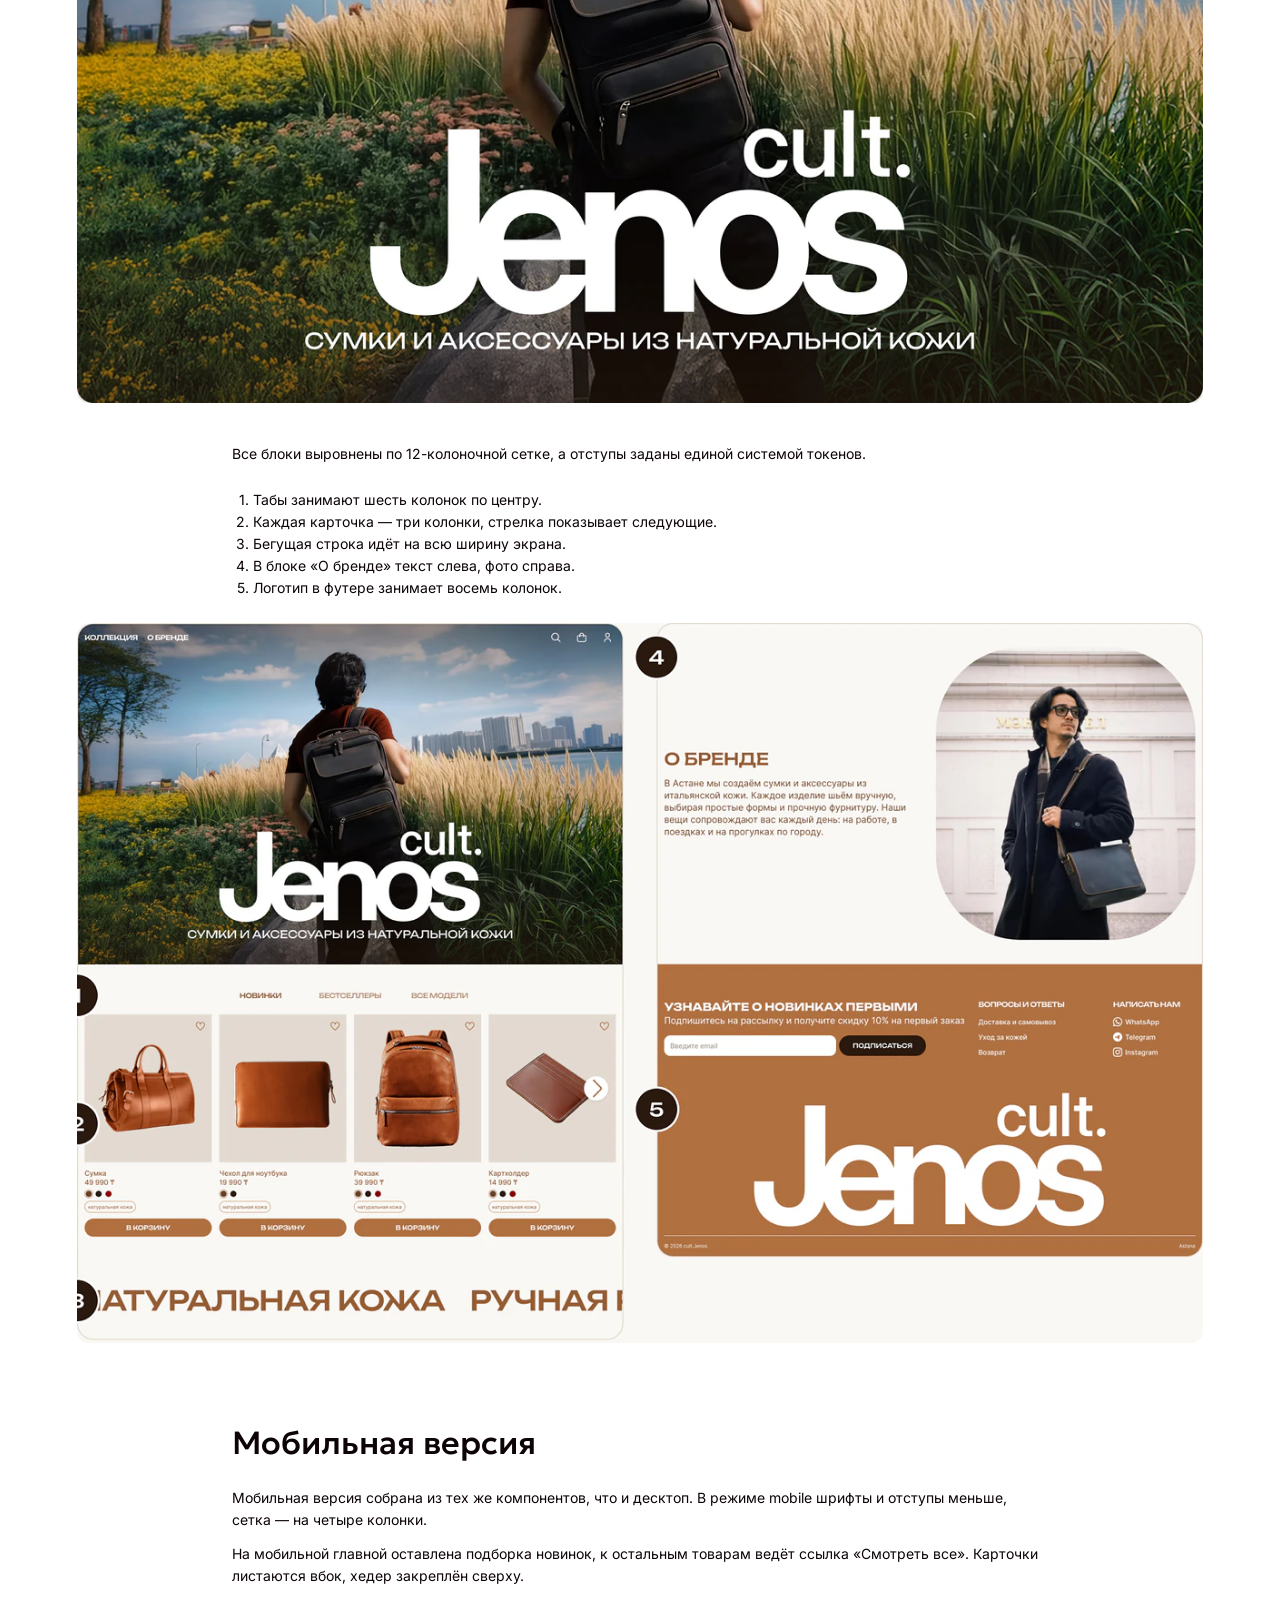
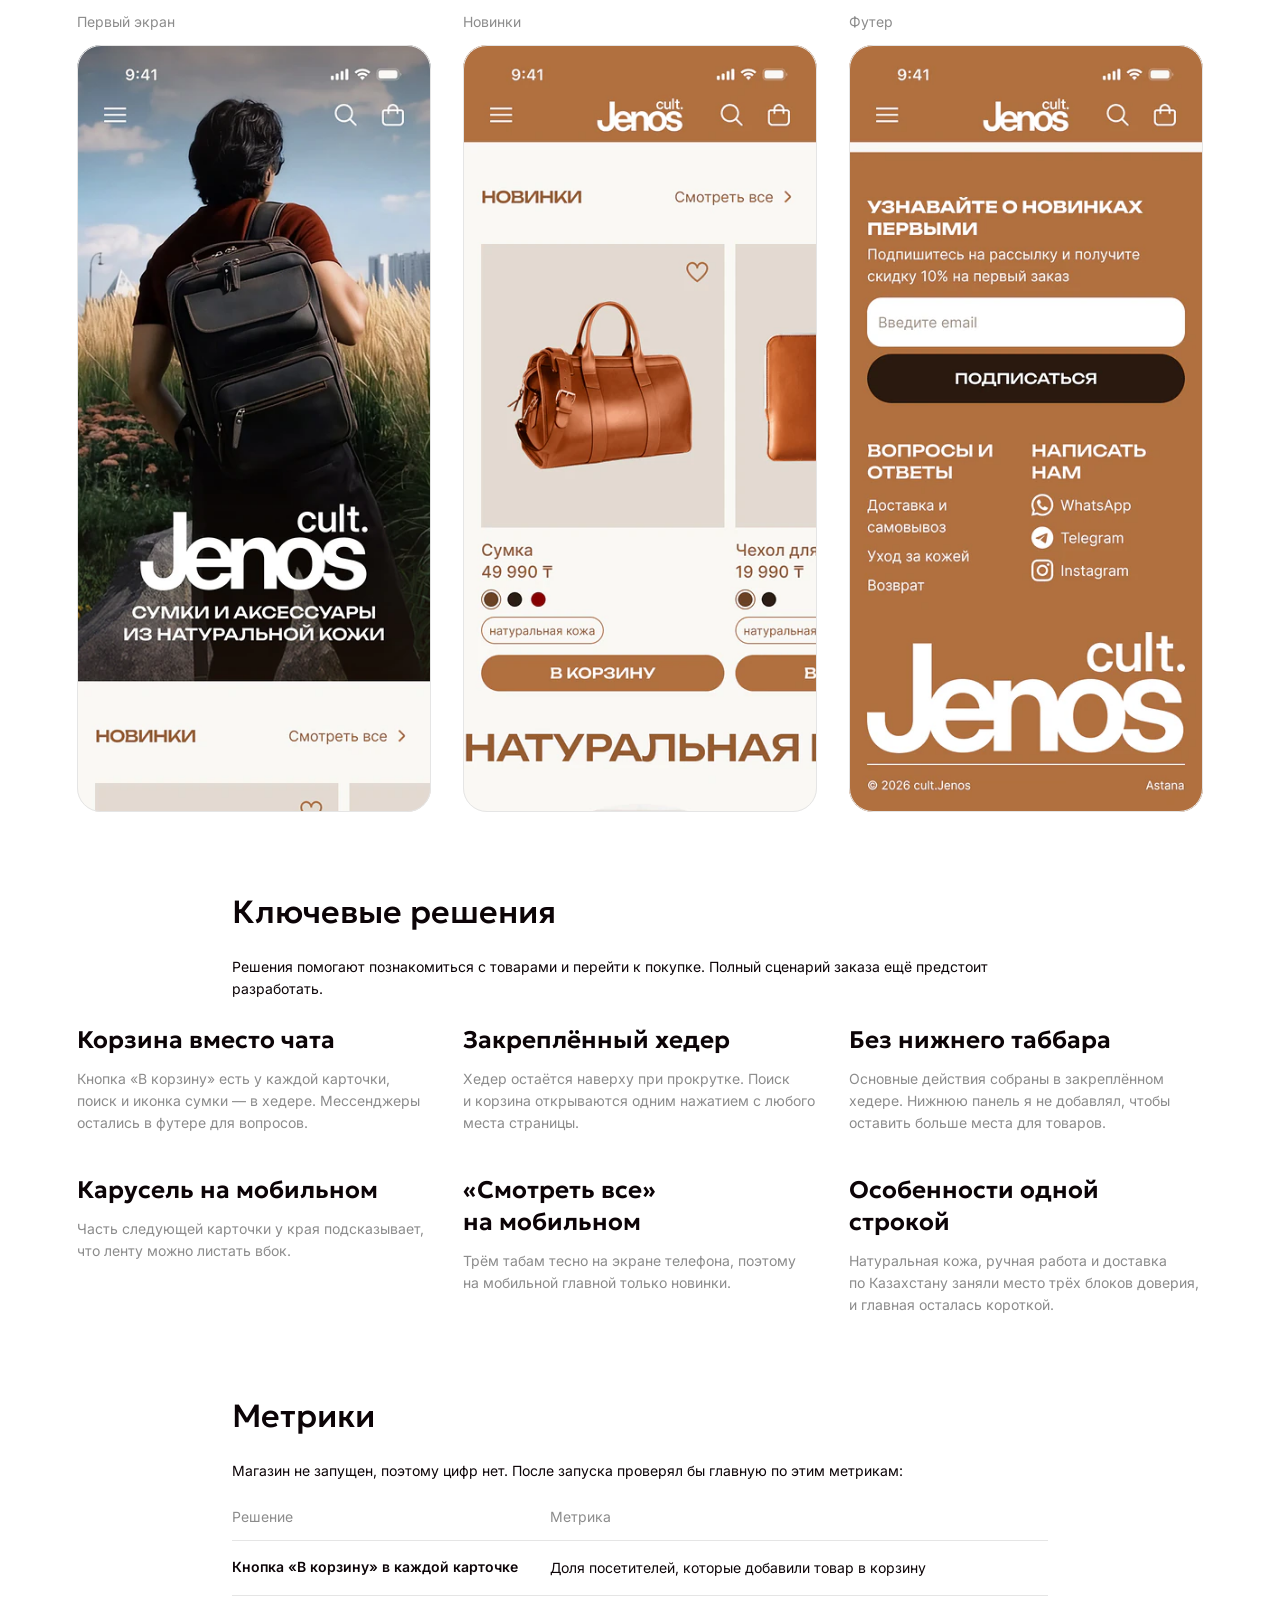
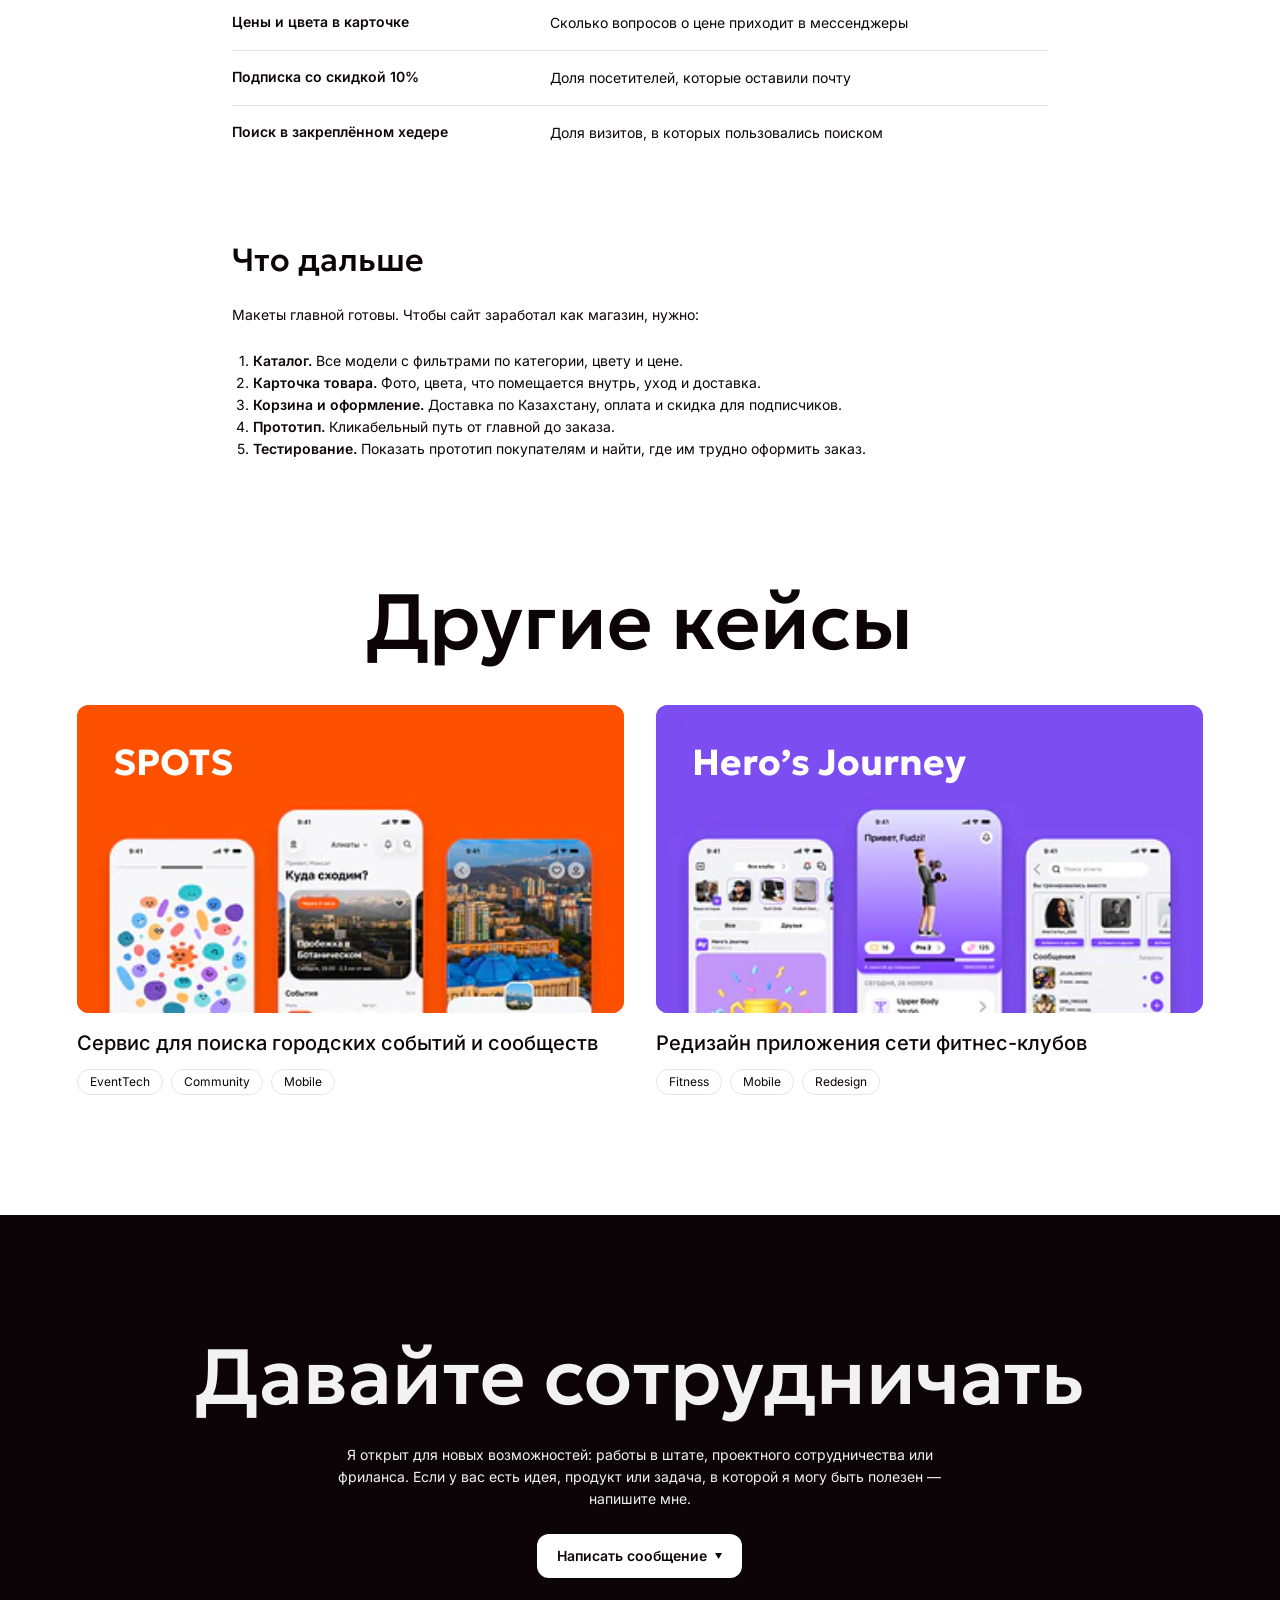
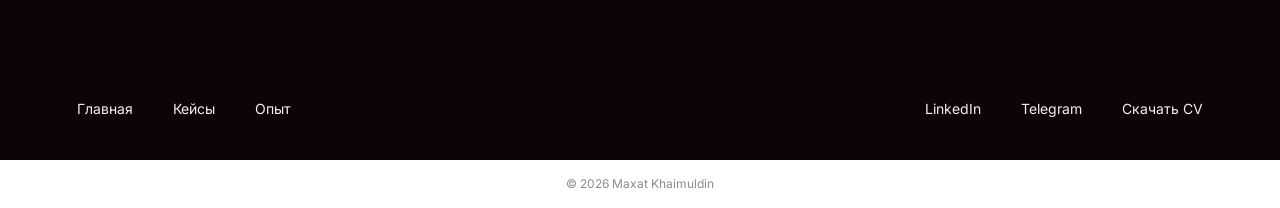
==== commit 29d165fc: "Кейсы: убран заголовок «Коротко о кейсе», карточки остались Co-Authored-By: Claude Sonnet 5.5 <norep" ====
--- a/cult-jenos/index.html
+++ b/cult-jenos/index.html
@@ -84,7 +84,7 @@
     </section>
     <div class="case-body">
     <section class="case-section">
-      <h2 class="case-h2">Коротко о кейсе</h2>
+      <h2 class="case-h2 visually-hidden">Коротко о кейсе</h2>
       <div class="cards wide"><div class="card"><h3 class="card__title">Проблема</h3><p class="card__text">Сайта у бренда нет: цены и детали покупатель ищет в публикациях и уточняет в переписке, а бренд продаёт только через мессенджеры.</p></div><div class="card"><h3 class="card__title">Решение</h3><p class="card__text">Главная интернет-магазина: новинки с ценой и цветами, кнопка «В корзину» в каждой карточке, мессенджеры — только для вопросов.</p></div><div class="card"><h3 class="card__title">Результат</h3><p class="card__text">Макеты главной для десктопа и мобильных на одном UI-kit: 20 компонентов, 38 цветовых переменных и 12 текстовых стилей.</p></div></div>
     </section>
     <section class="case-section">
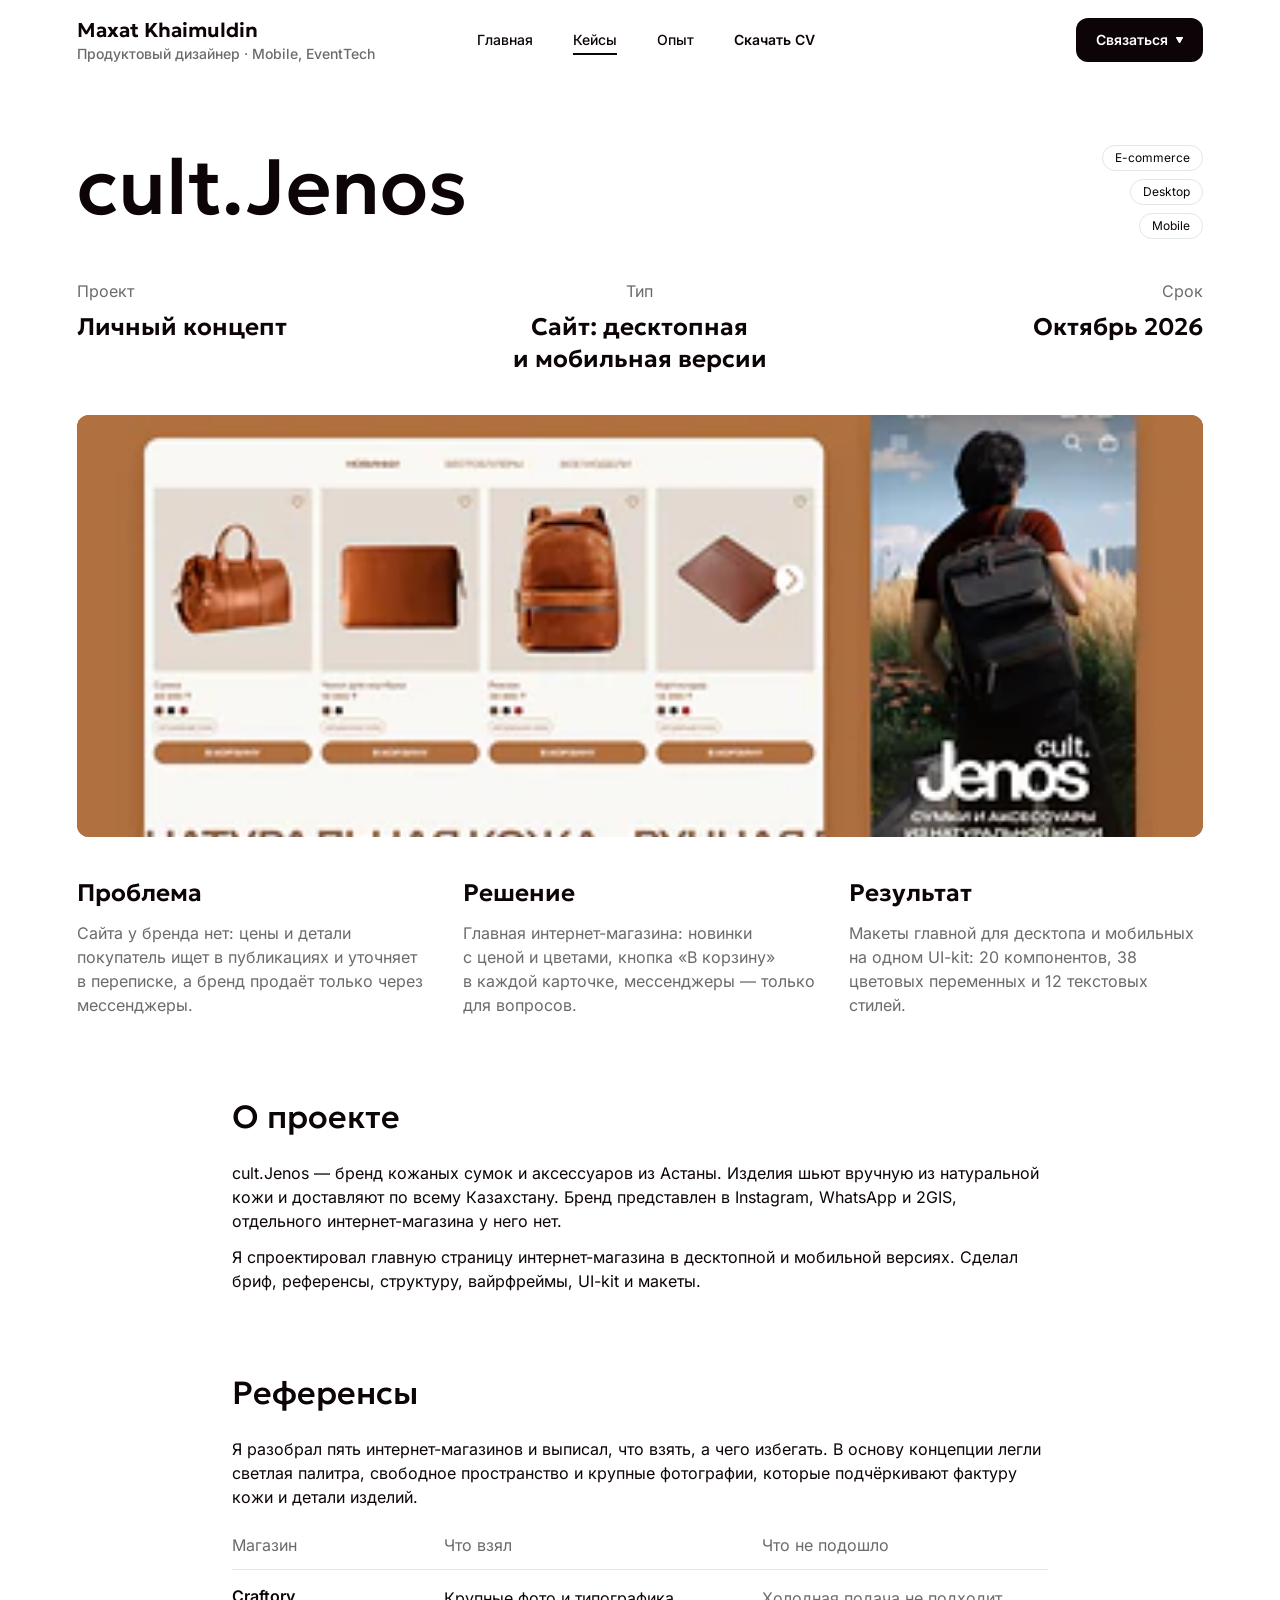
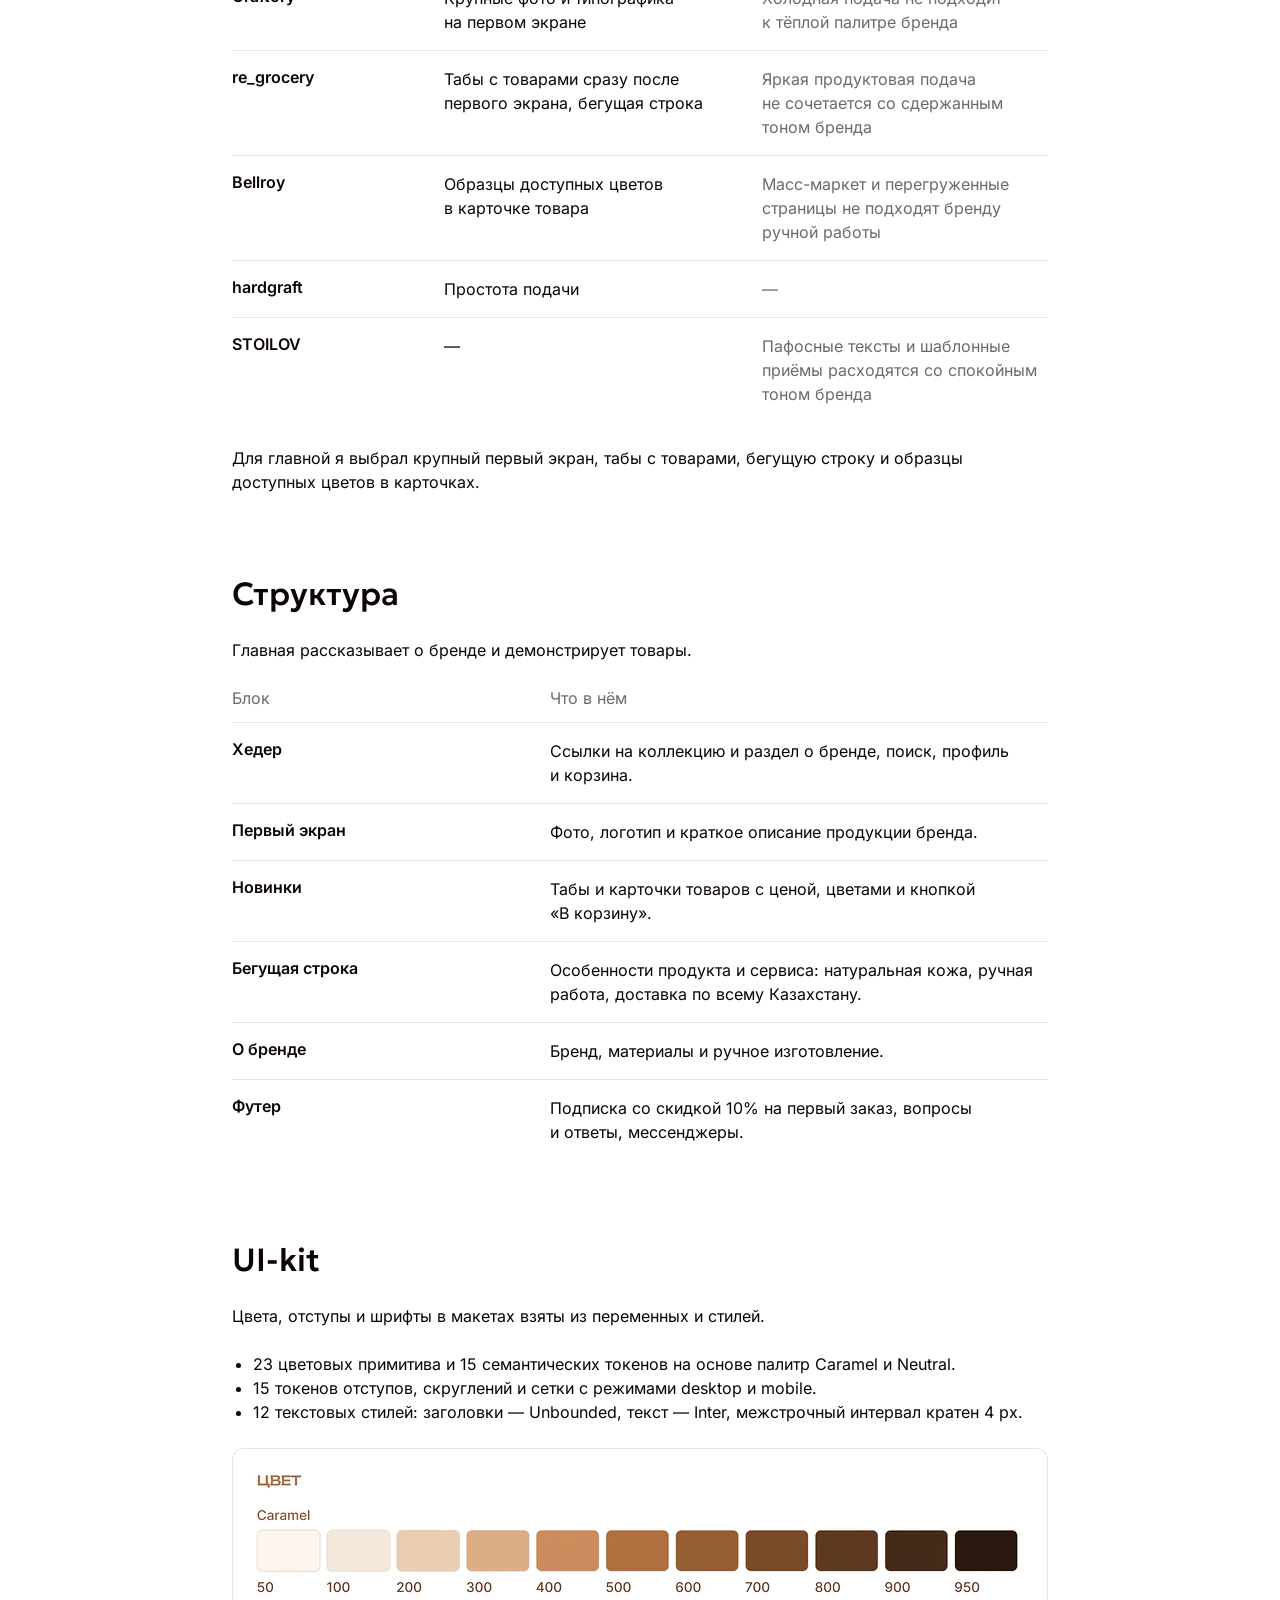
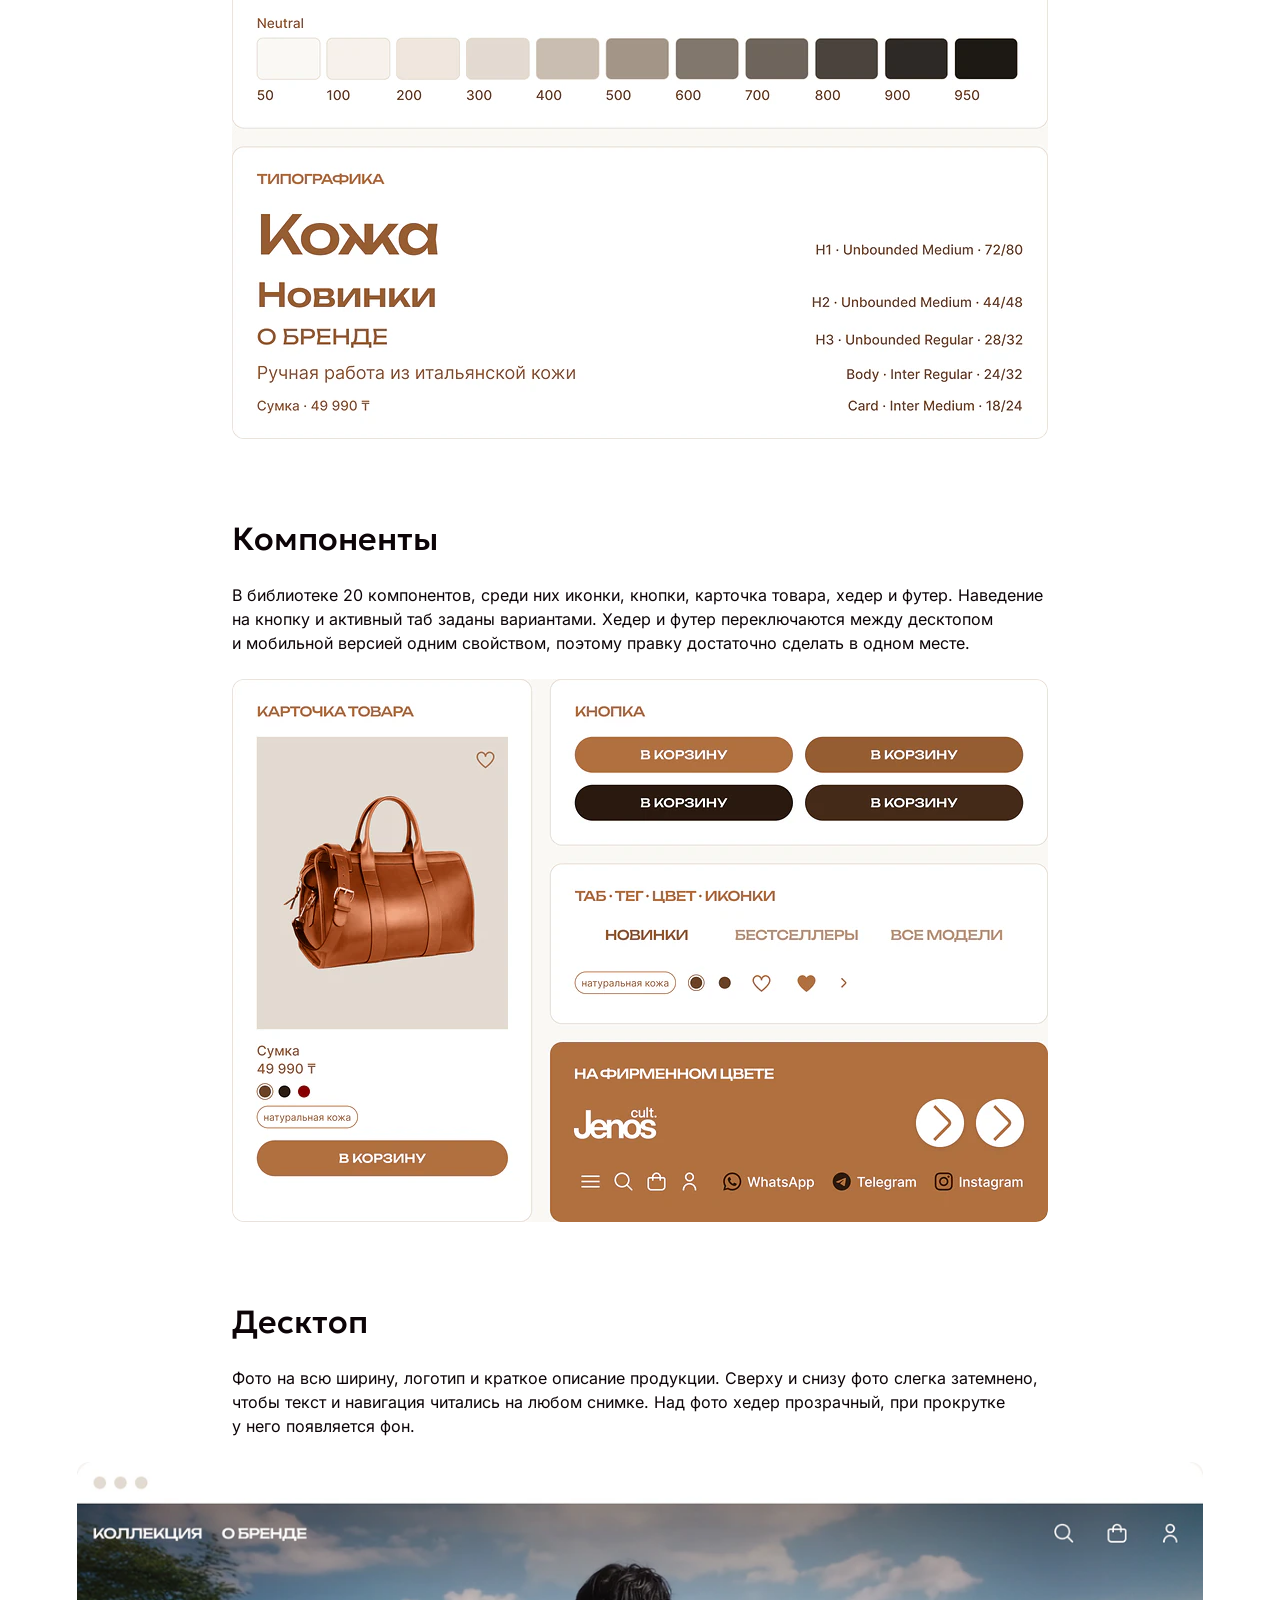
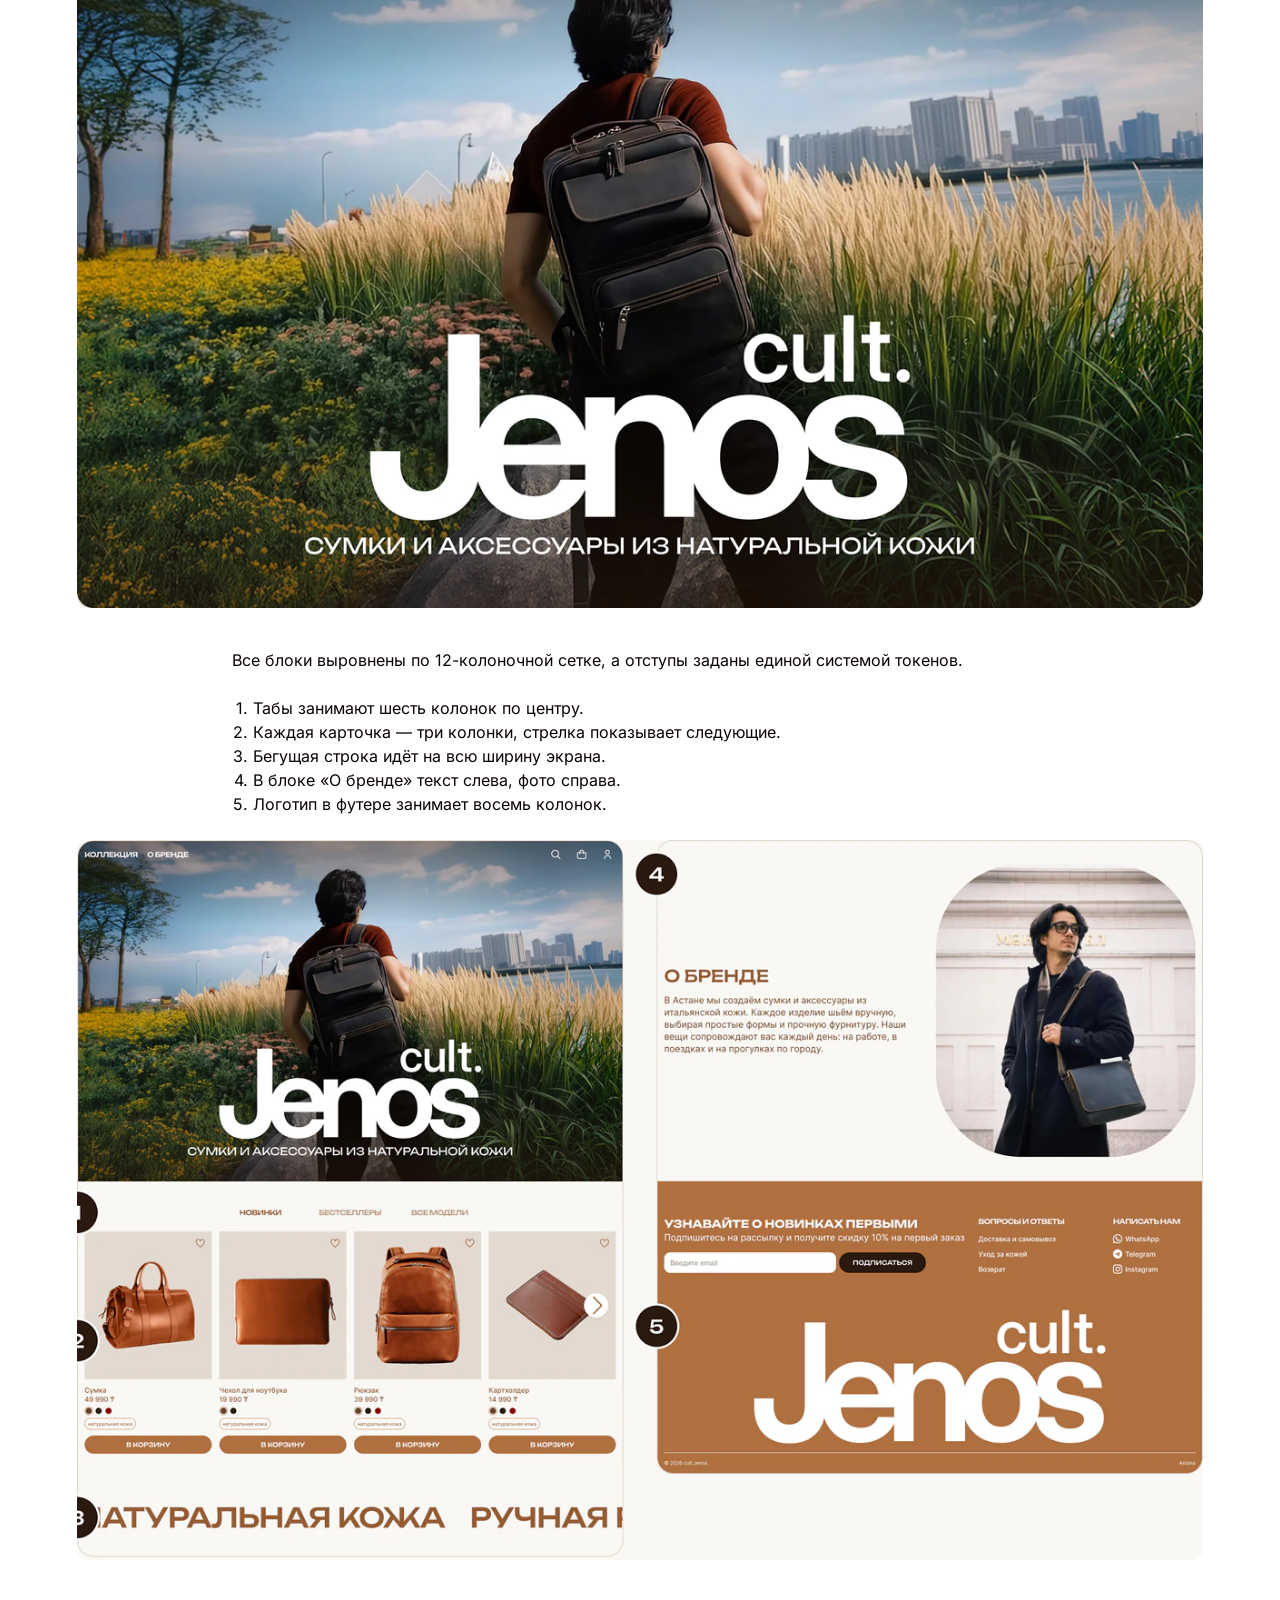
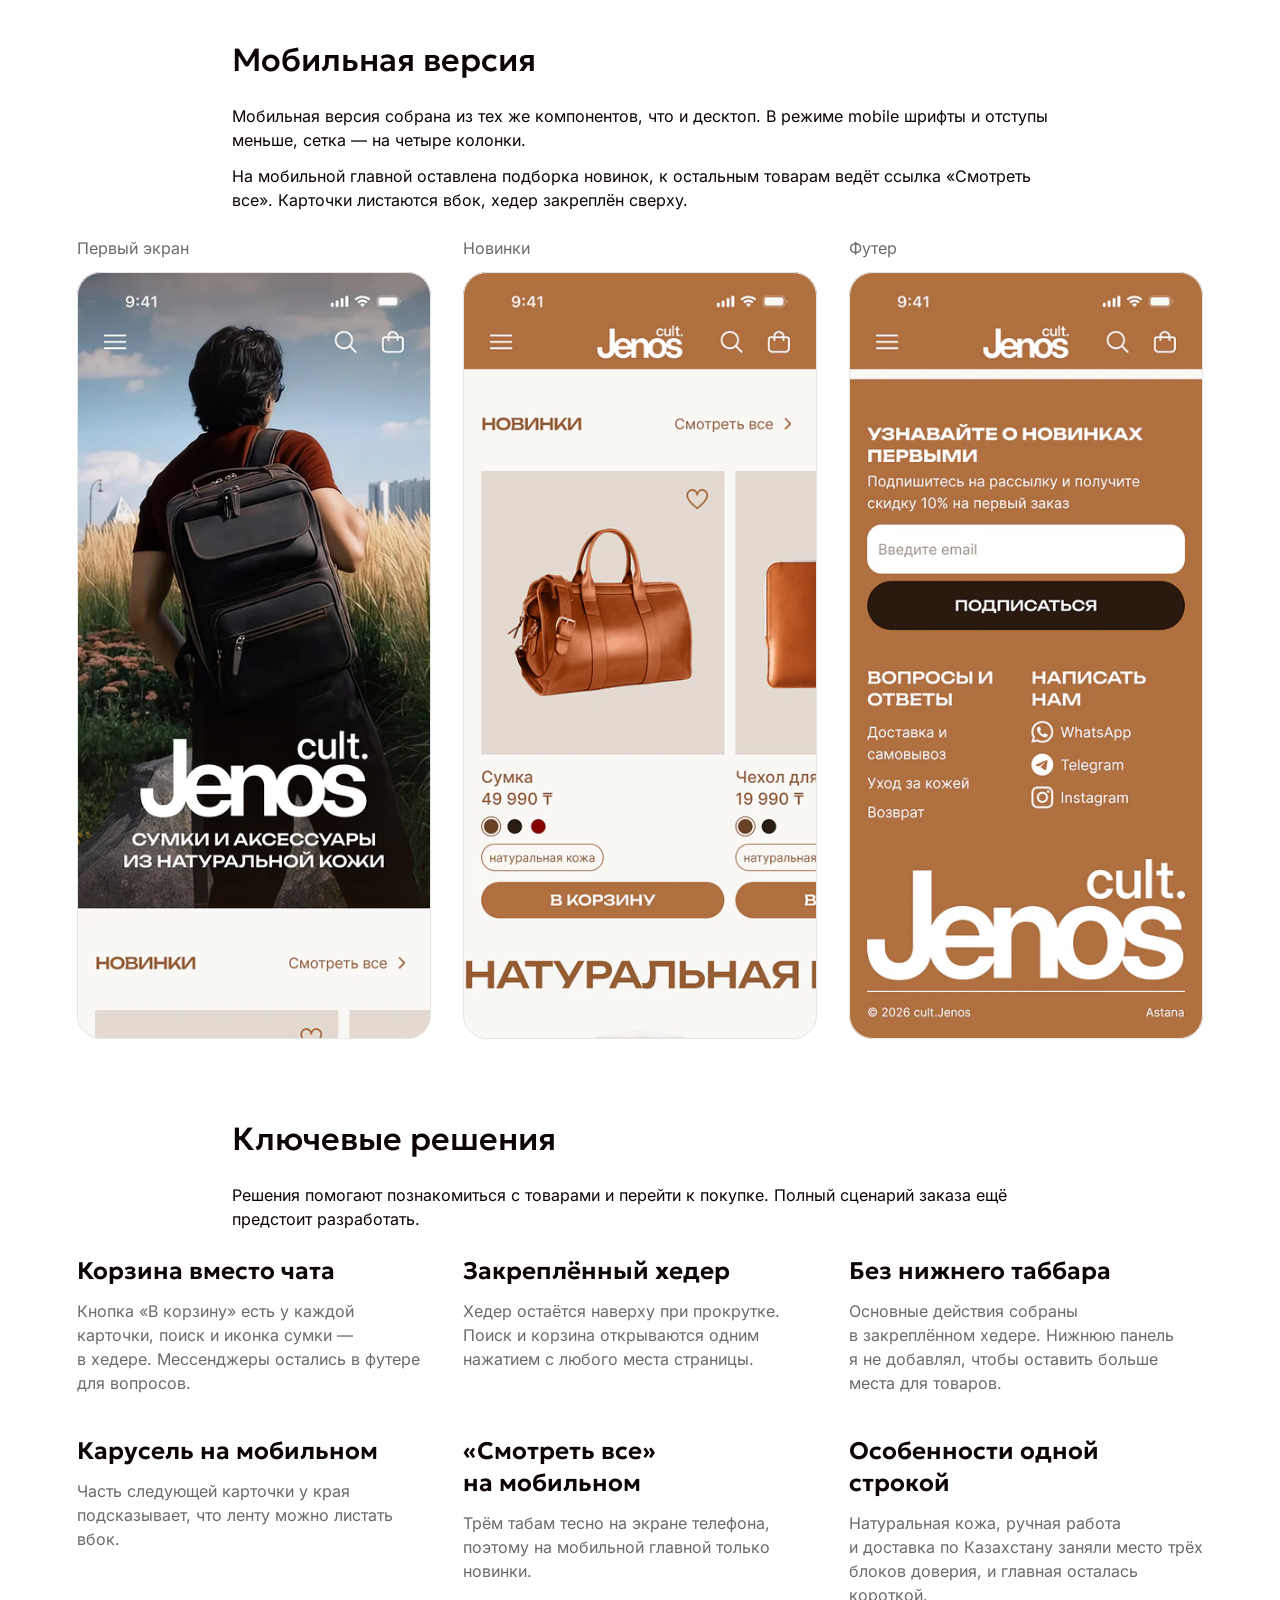
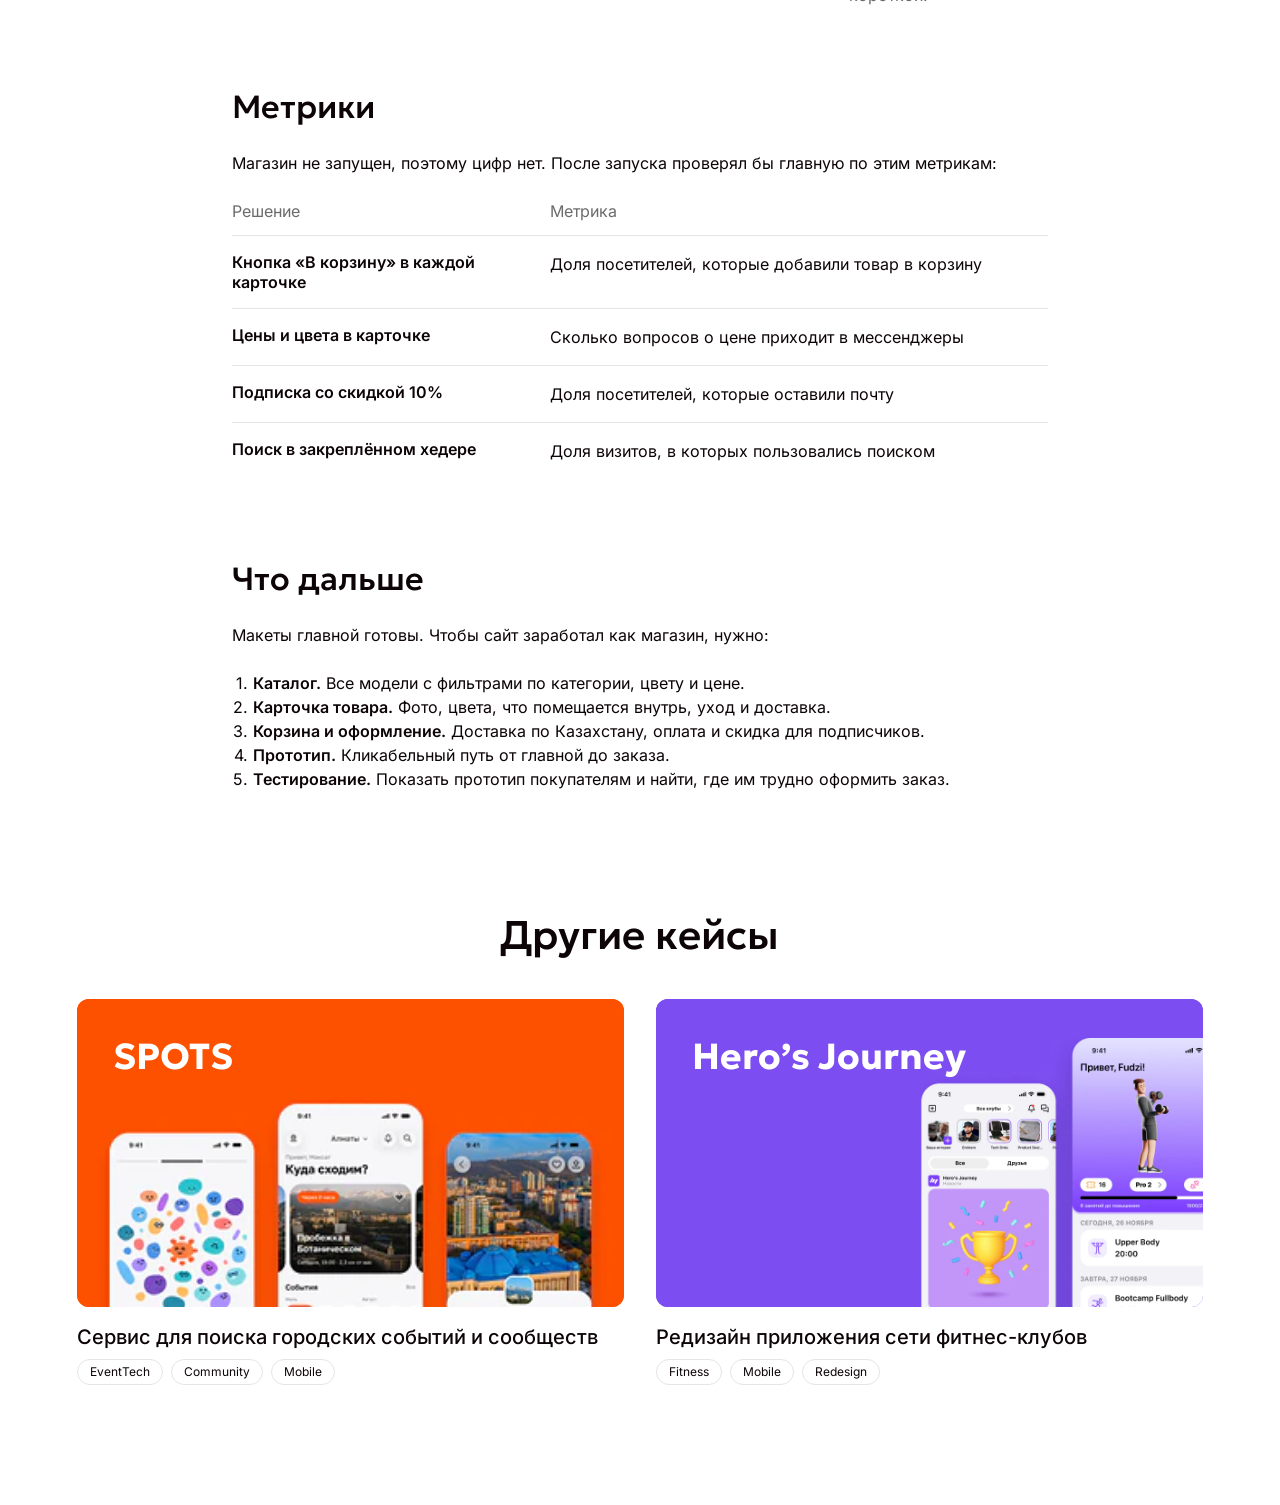
==== commit 63e1fdc1: "Правки по разбору ментора: шапка, первый экран, результаты в карточках - Шапка закреплена при прокру" ====
--- a/cult-jenos/index.html
+++ b/cult-jenos/index.html
@@ -25,7 +25,7 @@
 
 <header class="header" id="top">
   <div class="container header__row">
-    <a class="logo" href="../">Maxat Khaimuldin</a>
+    <a class="logo" href="../"><span class="logo__name">Maxat Khaimuldin</span><span class="logo__role">Продуктовый дизайнер · Mobile, EventTech</span></a>
 
     <nav class="nav" aria-label="Разделы">
       <a href="../">Главная</a>
@@ -37,7 +37,7 @@
     <div class="header__actions">
       <div class="contact contact--dark">
         <button class="contact__btn" type="button" aria-expanded="false" aria-haspopup="true">
-          Давайте сотрудничать
+          Связаться
           <svg class="contact__arrow" viewBox="0 0 7 6" aria-hidden="true"><path d="M3.46 0 6.93 6H0z"/></svg>
         </button>
         <div class="contact__list">
@@ -181,38 +181,6 @@
   </div>
 </main>
 
-<footer class="footer on-dark">
-  <div class="container footer__inner">
-    <div class="footer__top">
-      <h2 class="footer__title">Давайте сотрудничать</h2>
-      <p class="footer__text">Я&nbsp;открыт для новых возможностей: работы в&nbsp;штате, проектного сотрудничества или фриланса. Если у&nbsp;вас есть идея, продукт или задача, в&nbsp;которой я&nbsp;могу быть полезен&nbsp;— напишите мне.</p>
-      <div class="contact contact--light contact--footer">
-        <button class="contact__btn" type="button" aria-expanded="false" aria-haspopup="true">
-          Написать сообщение
-          <svg class="contact__arrow" viewBox="0 0 7 6" aria-hidden="true"><path d="M3.46 0 6.93 6H0z"/></svg>
-        </button>
-        <div class="contact__list">
-          <a href="mailto:khaimuldin.maxat@gmail.com"><svg viewBox="0 0 20 20" fill="none" aria-hidden="true"><path d="M15 4.17H5a2.5 2.5 0 0 0-2.5 2.5v6.67a2.5 2.5 0 0 0 2.5 2.5h10a2.5 2.5 0 0 0 2.5-2.5V6.67a2.5 2.5 0 0 0-2.5-2.5Z" stroke-width="1.5"/><path d="M3.33 5.83 10 10.83l6.67-5" stroke-width="1.5" stroke-linecap="round" stroke-linejoin="round"/></svg>Email</a>
-          <a href="https://www.linkedin.com/in/maxat-khaimuldin/" target="_blank" rel="noopener"><svg viewBox="0 0 20 20" fill="none" aria-hidden="true"><path d="M11.67 3.33h5v5M16.67 3.33l-7.5 7.5M15 11.67V15c0 .92-.75 1.67-1.67 1.67H5c-.92 0-1.67-.75-1.67-1.67V6.67C3.33 5.75 4.08 5 5 5h3.33" stroke-width="1.5" stroke-linecap="round" stroke-linejoin="round"/></svg>LinkedIn</a>
-          <a href="https://t.me/mr_chiller312" target="_blank" rel="noopener"><svg viewBox="0 0 20 20" fill="none" aria-hidden="true"><path d="M11.67 3.33h5v5M16.67 3.33l-7.5 7.5M15 11.67V15c0 .92-.75 1.67-1.67 1.67H5c-.92 0-1.67-.75-1.67-1.67V6.67C3.33 5.75 4.08 5 5 5h3.33" stroke-width="1.5" stroke-linecap="round" stroke-linejoin="round"/></svg>Telegram</a>
-        </div>
-      </div>
-    </div>
-    <nav class="footer__links" aria-label="Ссылки">
-      <div class="footer__col">
-        <a href="../">Главная</a>
-        <a href="../#cases">Кейсы</a>
-        <a href="../#experience">Опыт</a>
-      </div>
-      <div class="footer__col">
-        <a href="https://www.linkedin.com/in/maxat-khaimuldin/" target="_blank" rel="noopener">LinkedIn</a>
-        <a href="https://t.me/mr_chiller312" target="_blank" rel="noopener">Telegram</a>
-        <a href="../cv/Maxat-Khaimuldin-CV.pdf" target="_blank" rel="noopener">Скачать CV</a>
-      </div>
-    </nav>
-  </div>
-</footer>
-<div class="bottom">© 2026 Maxat Khaimuldin</div>
 
 <script src="../assets/js/main.js"></script>
 </body>
--- a/assets/css/style.css
+++ b/assets/css/style.css
@@ -20,7 +20,7 @@
 
 :root {
   --ink: #0c0407;
-  --muted: #8c8c8c;
+  --muted: #6b6b6b; /* было #8c8c8c: контраст 3,4:1, мелкий текст не читался. Теперь 5,3:1 */
   --surface: #f2f2f2;
   --line: #e5e5e5;
   --bg: #ffffff;
@@ -39,14 +39,14 @@
 }
 
 *, *::before, *::after { box-sizing: border-box; }
-html { -webkit-text-size-adjust: 100%; scroll-behavior: smooth; }
+html { -webkit-text-size-adjust: 100%; scroll-behavior: smooth; scroll-padding-top: 96px; }
 body {
   margin: 0;
   background: var(--bg);
   color: var(--ink);
   font-family: var(--f-text);
-  font-size: 14px;
-  line-height: 22px;
+  font-size: 16px;
+  line-height: 24px;
   -webkit-font-smoothing: antialiased;
   text-rendering: optimizeLegibility;
 }
@@ -66,7 +66,18 @@
 }
 
 /* ---------- Шапка ---------- */
-.header { padding-top: 24px; }
+.header {
+  position: sticky;
+  top: 0;
+  z-index: 30;
+  padding-block: 16px;
+  background: rgba(255, 255, 255, .92);
+  -webkit-backdrop-filter: blur(12px);
+  backdrop-filter: blur(12px);
+  border-bottom: 1px solid transparent;
+  transition: border-color .2s ease;
+}
+.header.is-scrolled { border-bottom-color: var(--line); }
 .header__row {
   display: flex;
   align-items: center;
@@ -78,11 +89,13 @@
   flex: 0 0 286px;
   font-family: var(--f-head);
   font-weight: 600;
-  font-size: 24px;
-  line-height: 32px;
   text-decoration: none;
   white-space: nowrap;
-}
+  display: flex;
+  flex-direction: column;
+}
+.logo__name { font-size: 20px; line-height: 28px; }
+.logo__role { font-family: var(--f-text); font-weight: 500; font-size: 14px; line-height: 20px; color: var(--muted); }
 .nav { display: flex; gap: 40px; justify-content: center; flex: 0 0 392px; }
 .nav a {
   font-weight: 500;
@@ -159,26 +172,19 @@
 .contact--light .contact__arrow path { fill: var(--ink); }
 
 /* ---------- Первый экран ---------- */
-.hero { padding-top: 64px; display: flex; flex-direction: column; gap: 24px; }
-.hero__top { display: flex; justify-content: space-between; align-items: flex-start; }
-.hero__photo-col { display: flex; flex-direction: column; gap: 16px; width: 286px; }
-.hero__hello { font-weight: 500; font-size: 20px; line-height: 28px; }
-.hero__photo { width: 286px; height: 286px; border-radius: var(--radius); object-fit: cover; background: var(--surface); }
-.hero__desc { max-width: 392px; padding-block: 40px; } /* ширина по тексту — правый край совпадает с кнопкой */
-.hero__desc--mobile { display: none; }
-.hero__name { display: flex; flex-direction: column; gap: 8px; }
-.hero__name h1 { font-family: var(--f-head); font-weight: 500; font-size: clamp(56px, 6.11vw, 88px); line-height: 1.0909; }
-.hero__role { font-family: var(--f-head); font-weight: 500; font-size: 40px; line-height: 48px; }
+.hero { padding-top: 64px; display: flex; flex-direction: column; align-items: flex-start; gap: 24px; }
+.hero__photo { width: 96px; height: 96px; border-radius: 50%; object-fit: cover; background: var(--surface); }
+.hero__title { font-family: var(--f-head); font-weight: 500; font-size: 48px; line-height: 56px; text-wrap: balance; }
+.hero__desc { max-width: 604px; font-size: 20px; line-height: 28px; color: var(--muted); }
 
 /* ---------- Разделы главной ---------- */
 .section { padding-top: 120px; display: flex; flex-direction: column; gap: 40px; }
-.section__head { display: flex; flex-direction: column; align-items: center; gap: 24px; text-align: center; }
+.section__head { display: flex; flex-direction: column; align-items: flex-start; gap: 24px; }
 .section__title {
   font-family: var(--f-head);
   font-weight: 500;
-  font-size: clamp(56px, 6.11vw, 88px);
-  line-height: 1.0909;
-  text-align: center;
+  font-size: 40px;
+  line-height: 48px;
 }
 .section__lead { max-width: 604px; }
 
@@ -224,11 +230,10 @@
 .cover--spots { background: var(--spots); }
 .cover--jenos { background: var(--jenos); }
 .cover--heros { background: var(--heros); }
-.case-card__caption { display: flex; flex-direction: column; gap: 12px; }
+.case-card__caption { display: flex; flex-direction: column; gap: 8px; }
 .case-card__title { font-weight: 500; font-size: 20px; line-height: 28px; }
-@media (hover: hover) {
-  .case-card:hover .case-card__title, .case-card.is-hover .case-card__title { text-decoration: underline; text-underline-offset: 4px; }
-}
+.case-card__result { max-width: 812px; color: var(--muted); }
+.case-card__result + .tags { margin-top: 4px; }
 .tags { display: flex; flex-wrap: wrap; gap: 8px; }
 .tag {
   padding: 4px 12px;
@@ -247,7 +252,7 @@
 .skill__title { font-family: var(--f-head); font-weight: 600; font-size: 24px; line-height: 32px; min-height: 64px; }
 
 /* Опыт */
-.about { max-width: 604px; text-align: center; display: flex; flex-direction: column; gap: 12px; }
+.about { max-width: 604px; display: flex; flex-direction: column; gap: 12px; }
 .groups { display: flex; flex-direction: column; gap: 40px; }
 .group { display: flex; flex-direction: column; gap: 24px; }
 .group__title { font-family: var(--f-head); font-weight: 500; font-size: 40px; line-height: 48px; }
@@ -259,7 +264,7 @@
 .place__role { font-weight: 600; line-height: 20px; }
 .place__dates { font-size: 12px; line-height: 16px; color: var(--muted); }
 .place__desc { display: flex; flex-direction: column; gap: 22px; }
-.btn-row { display: flex; justify-content: center; }
+.btn-row { display: flex; justify-content: flex-start; }
 .btn {
   display: inline-flex;
   align-items: center;
@@ -277,18 +282,8 @@
 .btn__arrow { width: 7px; height: 6px; transform: rotate(90deg); }
 .btn__arrow path { fill: #fff; }
 
-/* ---------- Футер ---------- */
+/* ---------- Низ страницы ---------- */
 .page-main { padding-bottom: 120px; }
-.footer { background: var(--ink); color: var(--on-dark); padding: 120px 0 40px; }
-.footer__inner { display: flex; flex-direction: column; gap: 120px; }
-.footer__top { display: flex; flex-direction: column; align-items: center; gap: 24px; text-align: center; }
-.footer__title { font-family: var(--f-head); font-weight: 500; font-size: clamp(56px, 6.11vw, 88px); line-height: 1.0909; color: var(--on-dark); }
-.footer__text { max-width: 604px; }
-.footer__links { display: flex; justify-content: space-between; }
-.footer__col { display: flex; gap: 40px; }
-.footer__col a { text-decoration: none; text-decoration-thickness: 2px; text-underline-offset: 8px; text-decoration-skip-ink: none; }
-@media (hover: hover) { .footer__col a:hover { text-decoration-line: underline; } }
-.bottom { padding: 16px 0; text-align: center; font-size: 12px; line-height: 16px; color: var(--muted); }
 
 /* ======================================================
    Мобилка (< 1024): макет 375, поля 20
@@ -298,9 +293,11 @@
   body { font-size: 16px; line-height: 24px; }
 
   /* шапка + меню */
-  .header { padding-top: 0; position: relative; z-index: 30; background: var(--bg); }
+  .header { padding-block: 0; }
   .header__row { min-height: 80px; padding-block: 16px; gap: 8px; }
   .logo { flex: 1 1 auto; font-weight: 500; }
+  .logo__name { font-size: 18px; line-height: 24px; }
+  .logo__role { font-size: 12px; line-height: 16px; white-space: normal; }
   .nav, .header__actions { display: none; }
   .burger {
     display: grid;
@@ -345,16 +342,10 @@
   .menu hr { border: 0; height: 1px; background: var(--line); margin: 12px 0; }
 
   /* первый экран */
-  .hero { padding-top: 16px; gap: 24px; text-align: center; }
-  .hero__top { flex-direction: column; align-items: center; gap: 24px; }
-  .hero__photo-col { width: 100%; align-items: center; }
-  .hero__hello { font-family: var(--f-head); font-size: 24px; line-height: 32px; }
-  .hero__photo { width: 295px; height: 295px; }
-  .hero__top .hero__desc { display: none; }
-  .hero__desc--mobile { display: block; width: auto; max-width: none; padding: 0; font-size: 16px; line-height: 24px; text-wrap: balance; }
-  .hero__name { gap: 4px; }
-  .hero__name h1 { font-size: 28px; line-height: 36px; }
-  .hero__role { font-size: 20px; line-height: 28px; }
+  .hero { padding-top: 24px; gap: 16px; }
+  .hero__photo { width: 72px; height: 72px; }
+  .hero__title { font-size: 28px; line-height: 36px; }
+  .hero__desc { font-size: 16px; line-height: 24px; }
 
   /* разделы */
   .section { padding-top: 64px; gap: 24px; }
@@ -383,17 +374,4 @@
   .btn-row .btn { width: 100%; height: 48px; padding: 12px 20px; justify-content: space-between; font-weight: 500; font-size: 16px; line-height: 24px; }
 
   .page-main { padding-bottom: 64px; }
-
-  /* футер */
-  .footer { padding: 64px 0 32px; }
-  .footer__inner { gap: 48px; }
-  .footer__title { font-size: 28px; line-height: 36px; }
-  .contact--footer { width: 100%; }
-  .contact--footer .contact__btn { width: 100%; height: 48px; padding: 12px 20px; font-weight: 500; font-size: 16px; line-height: 24px; }
-  .contact--footer .contact__list { position: static; margin-top: 0; padding-top: 0; border-radius: 0 0 var(--radius) var(--radius); display: none; opacity: 1; visibility: visible; transform: none; }
-  .contact--footer.is-open .contact__list { display: block; }
-  .contact--footer .contact__list a { min-height: 48px; padding: 12px 20px; font-weight: 500; font-size: 16px; line-height: 24px; }
-  .footer__links { justify-content: center; gap: 48px; }
-  .footer__col { flex-direction: column; gap: 0; }
-  .footer__col a { display: block; padding: 12px 0; }
-}
+}
--- a/assets/css/case.css
+++ b/assets/css/case.css
@@ -16,7 +16,7 @@
 .case-cover img { width: 100%; height: 100%; object-fit: cover; }
 
 /* ---------- Текст кейса ---------- */
-.case-body { padding-top: 80px; display: flex; flex-direction: column; align-items: center; gap: 80px; }
+.case-body { padding-top: 40px; display: flex; flex-direction: column; align-items: center; gap: 80px; }
 .case-section { width: 100%; display: flex; flex-direction: column; align-items: center; gap: 24px; }
 .case-section > * { width: 100%; max-width: 816px; }
 .case-section > .wide { max-width: none; }
